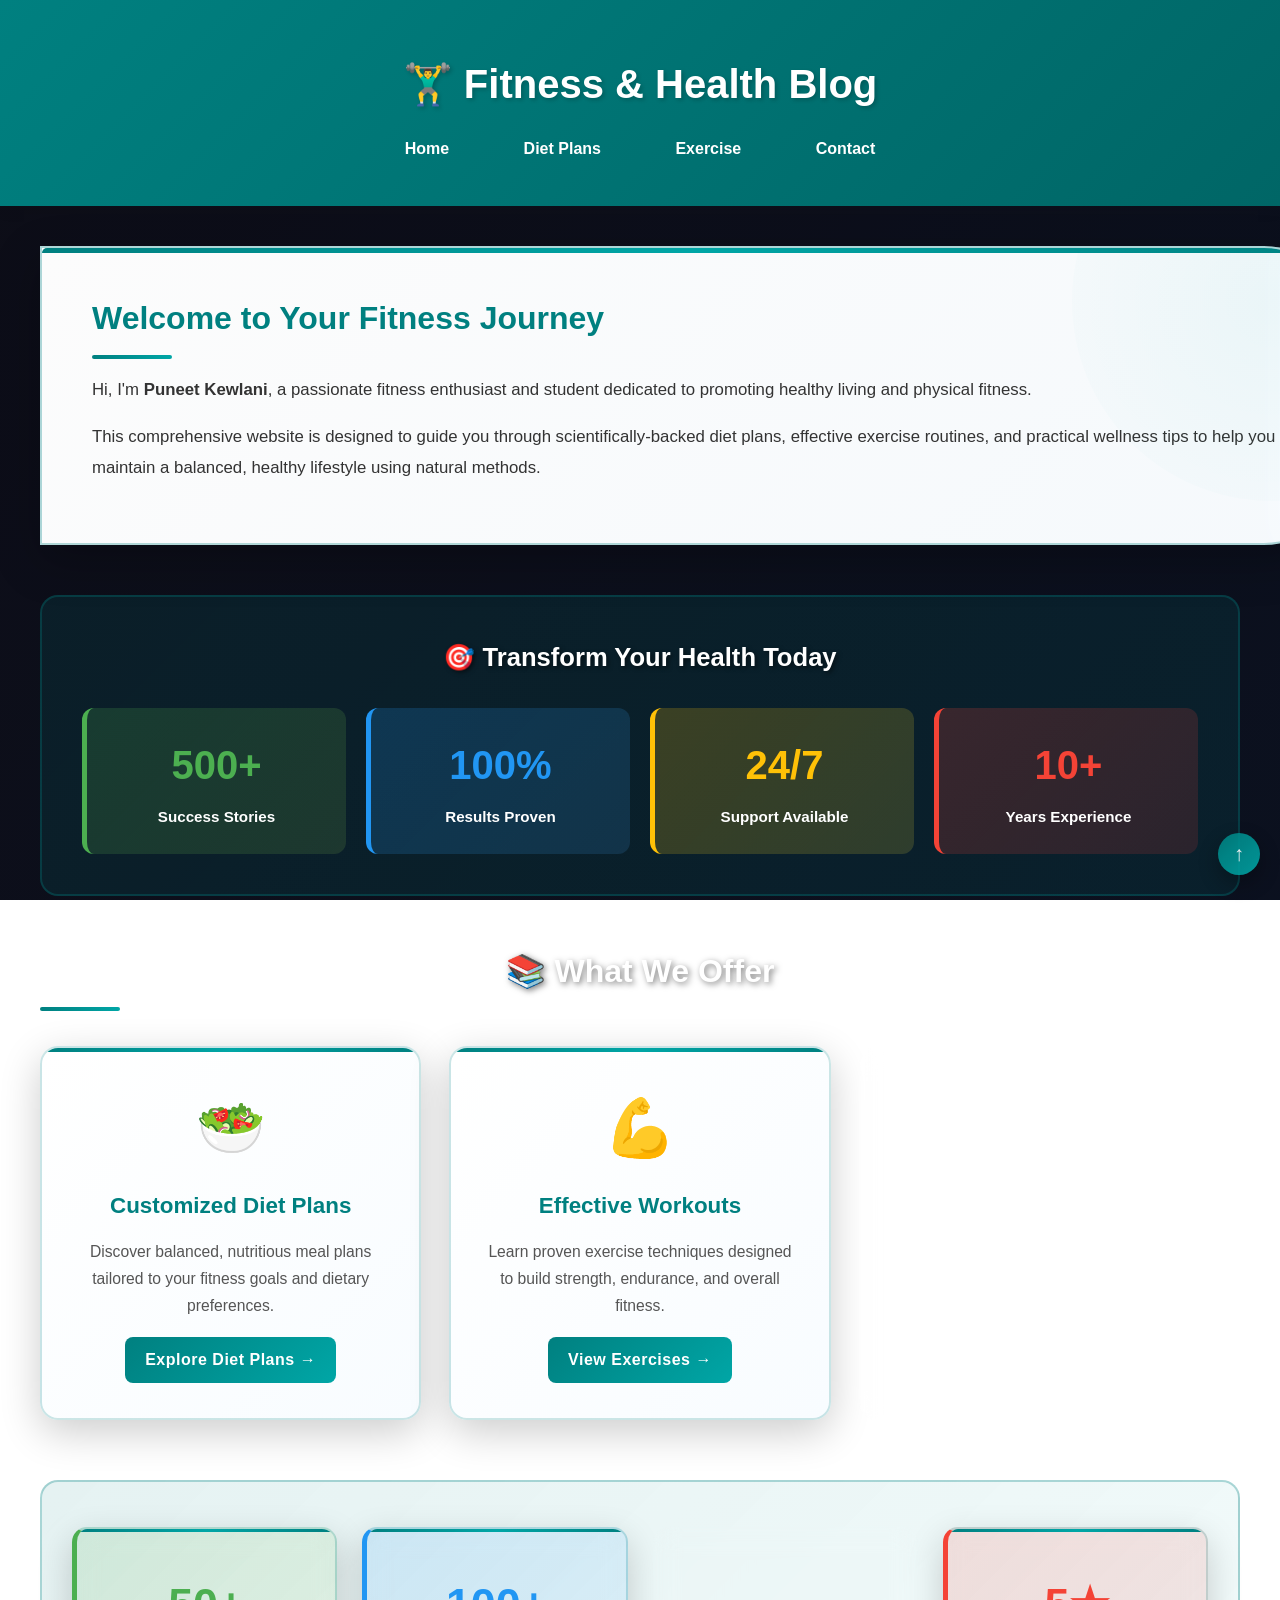
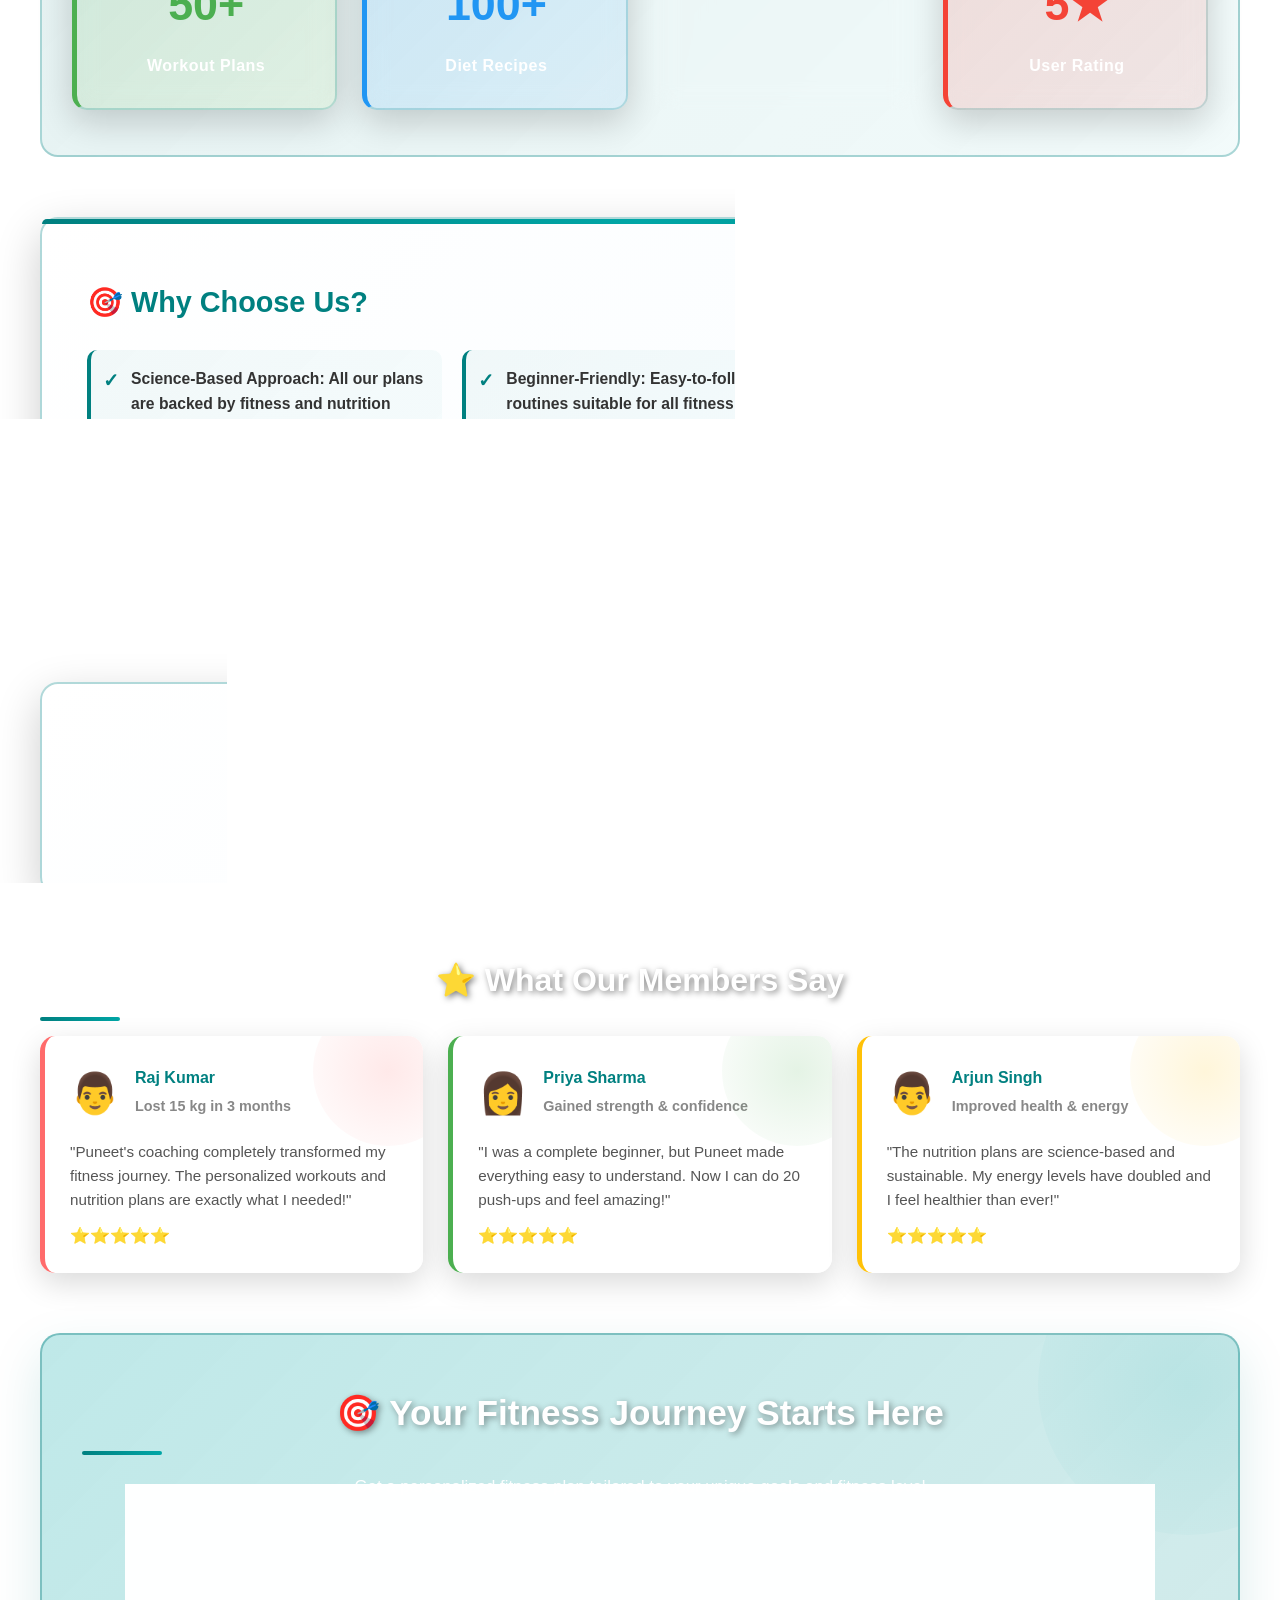
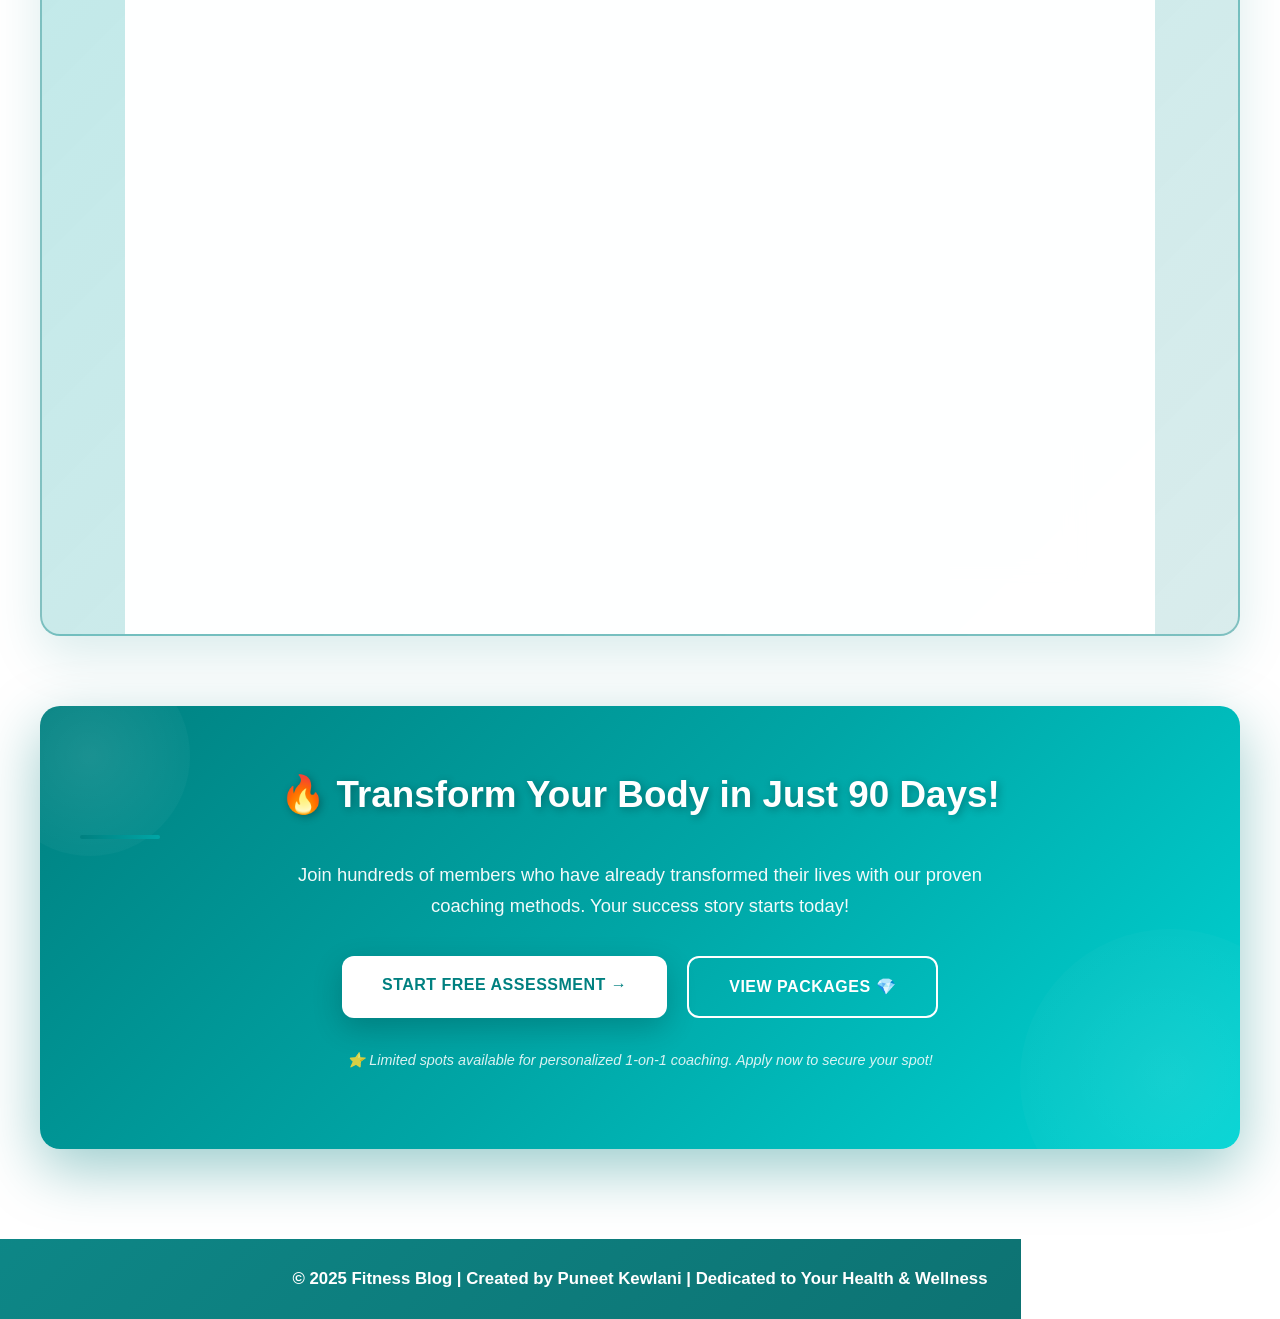
==== index.html @ c4cea881 "feat: Add comprehensive wellness assessment, games page, and enhanced BMI calculator with imperial u" ====
<!DOCTYPE html>
<html lang="en">
<head>
  <meta charset="UTF-8">
  <meta name="viewport" content="width=device-width, initial-scale=1.0">
  <meta name="description" content="Fitness & Health Blog - Your guide to diet plans, exercise routines, and wellness tips.">
  <title>Fitness & Health Blog</title>
  <style>
    body {
      font-family: 'Segoe UI', Arial, sans-serif;
      margin: 0;
      background: linear-gradient(rgba(0, 0, 0, 0.5), rgba(0, 0, 0, 0.5)), 
                  linear-gradient(135deg, #1a1a2e, #16213e);
      background-size: cover;
      background-attachment: fixed;
      background-position: center;
      line-height: 1.6;
      min-height: 100vh;
    }

    header {
      background: linear-gradient(135deg, #008080, #006666);
      color: white;
      padding: 25px;
      text-align: center;
      box-shadow: 0 2px 15px rgba(0,0,0,0.1);
    }

    nav {
      margin: 20px 0;
    }

    nav a {
      color: white;
      margin: 0 20px;
      text-decoration: none;
      font-weight: bold;
      padding: 8px 15px;
      border-radius: 20px;
      transition: all 0.3s ease;

        nav {
          display: flex;
          justify-content: center;
          gap: 15px;
          flex-wrap: wrap;
        }
    }

    nav a:hover {
      background: rgba(255,255,255,0.2);
      color: #ffcc00;
      transform: translateY(-2px);
    }

    section {
      padding: 40px 20px;
      max-width: 1200px;
      margin: 0 auto;
    }

    .welcome-text {
      width: 100%;
      max-width: none;
      margin: 0 auto 35px;
      padding: 45px 50px;
      background: linear-gradient(135deg, rgba(255, 255, 255, 0.99), rgba(248, 252, 255, 0.99));
      border-radius: 0 80px 80px 0;
      box-shadow: 0 15px 45px rgba(0,0,0,0.25);
      overflow: hidden;
      backdrop-filter: blur(15px);
      border: 2px solid rgba(0, 128, 128, 0.3);
      transition: all 0.3s ease;
      position: relative;
    }

    .welcome-text::before {
      content: '';
      position: absolute;
      top: 0;
      left: 0;
      right: 0;
      height: 5px;
      background: linear-gradient(90deg, #008080, #00a6a6, #008080);
      border-radius: 80px 80px 0 0;
    }

    .welcome-text::after {
      content: '';
      position: absolute;
      top: -50%;
      right: -10%;
      width: 400px;
      height: 400px;
      background: radial-gradient(circle, rgba(0, 166, 166, 0.1), transparent);
      border-radius: 50%;
      pointer-events: none;
      opacity: 0.5;
    }

    .welcome-text:hover {
      transform: translateY(-5px);
      box-shadow: 0 20px 55px rgba(0,128,128,0.3);
      border-color: rgba(0, 128, 128, 0.5);
    }

    h1 {
      font-size: 2.5em;
      margin-bottom: 20px;
      text-shadow: 2px 2px 4px rgba(0,0,0,0.2);
    }

    h2 {
      color: #008080;
      font-size: 2em;
      margin: 0 0 15px 0;
      font-weight: 800;
    }

    h2::after {
      content: '';
      display: block;
      width: 80px;
      height: 4px;
      background: linear-gradient(90deg, #008080, #00a6a6);
      border-radius: 2px;
      margin-top: 10px;
    }

    p {
      color: #333;
      font-size: 1.05em;
      margin-bottom: 15px;
      line-height: 1.8;
      font-weight: 500;
    }

    .featured-image {
      display: none;
    }

    /* Features Section */
    .features-section {
      margin: 50px 0;
    }

    .features-title {
      text-align: center;
      color: white;
      font-size: 2rem;
      margin-bottom: 40px;
      display: inline-block;
      padding: 16px 40px;
      background: linear-gradient(135deg, rgba(0,128,128,0.5), rgba(0,102,102,0.4));
      border-radius: 15px;
      backdrop-filter: blur(12px);
      border: 2px solid rgba(255,255,255,0.3);
      width: 100%;
      box-sizing: border-box;
      text-shadow: 2px 2px 8px rgba(0,0,0,0.6);
      font-weight: 800;
      letter-spacing: 1.2px;
      box-shadow: 0 10px 30px rgba(0,0,0,0.2);
    }

    .features-grid {
      display: grid;
      grid-template-columns: repeat(auto-fit, minmax(280px, 1fr));
      gap: 28px;
      margin-top: 35px;
    }

    .feature-card {
      background: linear-gradient(135deg, rgba(255, 255, 255, 0.99), rgba(248, 252, 255, 0.99));
      padding: 35px;
      border-radius: 18px;
      box-shadow: 0 12px 40px rgba(0,0,0,0.2);
      text-align: center;
      transition: all 0.3s ease;
      backdrop-filter: blur(12px);
      border: 2px solid rgba(0, 128, 128, 0.2);
      position: relative;
      overflow: hidden;
    }

    .feature-card::before {
      content: '';
      position: absolute;
      top: 0;
      left: 0;
      right: 0;
      height: 4px;
      background: linear-gradient(90deg, #008080, #00a6a6, #008080);
    }

    .feature-card:hover {
      transform: translateY(-12px);
      box-shadow: 0 20px 60px rgba(0,128,128,0.3);
      border-color: rgba(0, 128, 128, 0.5);
    }

    .feature-icon {
      font-size: 3.5rem;
      margin-bottom: 15px;
      transition: transform 0.3s ease;
    }

    .feature-card:hover .feature-icon {
      transform: scale(1.15);
    }

    .feature-card h3 {
      color: #008080;
      font-size: 1.4rem;
      margin: 15px 0;
      font-weight: 800;
    }

    .feature-card p {
      color: #555;
      font-size: 0.98rem;
      margin-bottom: 18px;
      font-weight: 500;
      line-height: 1.7;
    }

    .feature-link {
      color: white;
      text-decoration: none;
      font-weight: 700;
      transition: all 0.3s ease;
      display: inline-block;
      background: linear-gradient(135deg, #008080, #00a6a6);
      padding: 10px 20px;
      border-radius: 8px;
      letter-spacing: 0.5px;
    }

    .feature-link:hover {
      background: linear-gradient(135deg, #006666, #008080);
      transform: translateX(5px);
      box-shadow: 0 5px 15px rgba(0,128,128,0.3);
    }

    /* Why Choose Us Section */
    .why-section {
      background: linear-gradient(135deg, rgba(255, 255, 255, 0.99), rgba(248, 252, 255, 0.99));
      padding: 45px;
      border-radius: 18px;
      box-shadow: 0 15px 45px rgba(0,0,0,0.2);
      margin: 50px 0;
      backdrop-filter: blur(12px);
      border: 2px solid rgba(0, 128, 128, 0.3);
      transition: all 0.3s ease;
      position: relative;
    }

    .why-section::before {
      content: '';
      position: absolute;
      top: 0;
      left: 0;
      width: 100%;
      height: 5px;
      background: linear-gradient(90deg, #008080, #00a6a6, #008080);
      border-radius: 18px 18px 0 0;
    }

    .why-section:hover {
      transform: translateY(-5px);
      box-shadow: 0 20px 55px rgba(0,128,128,0.25);
      border-color: rgba(0, 128, 128, 0.5);
    }

    .why-section h3 {
      color: #008080;
      font-size: 1.8rem;
      margin-top: 15px;
      margin-bottom: 25px;
      font-weight: 800;
    }

    .why-list {
      list-style: none;
      padding: 0;
      margin: 0;
      display: grid;
      grid-template-columns: repeat(auto-fit, minmax(280px, 1fr));
      gap: 20px;
    }

    .why-list li {
      padding: 16px 18px;
      padding-left: 40px;
      position: relative;
      color: #333;
      font-size: 0.98rem;
      font-weight: 600;
      background: linear-gradient(135deg, rgba(0,128,128,0.05), rgba(0,166,166,0.03));
      border-radius: 10px;
      border-left: 4px solid #008080;
      transition: all 0.3s ease;
    }

    .why-list li:hover {
      background: linear-gradient(135deg, rgba(0,128,128,0.1), rgba(0,166,166,0.08));
      border-left-color: #00a6a6;
      transform: translateX(5px);
    }

    .why-list li::before {
      content: '✓';
      position: absolute;
      left: 12px;
      color: #008080;
      font-weight: bold;
      font-size: 1.2rem;
    }

    /* CTA Button */
    .cta-section {
      text-align: center;
      margin: 50px 0;
      padding: 35px;
      background: linear-gradient(135deg, rgba(255, 255, 255, 0.98), rgba(248, 252, 255, 0.98));
      border-radius: 18px;
      box-shadow: 0 15px 45px rgba(0,0,0,0.2);
      backdrop-filter: blur(12px);
      border: 2px solid rgba(0, 128, 128, 0.3);
      transition: all 0.3s ease;
    }

    .cta-section:hover {
      transform: translateY(-5px);
      box-shadow: 0 20px 55px rgba(0,128,128,0.25);
    }

    .cta-button {
      background: linear-gradient(135deg, #008080, #00a6a6);
      color: white;
      padding: 18px 50px;
      border: none;
      border-radius: 10px;
      font-size: 1.15rem;
      font-weight: 800;
      text-transform: uppercase;
      letter-spacing: 1.3px;
      cursor: pointer;
      box-shadow: 0 10px 30px rgba(0,128,128,0.35);
      transition: all 0.3s ease;
      text-decoration: none;
      display: inline-block;
      position: relative;
      overflow: hidden;
    }

    .cta-button::before {
      content: '';
      position: absolute;
      top: 0;
      left: -100%;
      width: 100%;
      height: 100%;
      background: linear-gradient(90deg, transparent, rgba(255,255,255,0.3), transparent);
      transition: left 0.5s ease;
    }

    .cta-button:hover {
      background: linear-gradient(135deg, #006666, #008080);
      transform: translateY(-4px);
      box-shadow: 0 15px 45px rgba(0,128,128,0.45);
    }

    .cta-button:hover::before {
      left: 100%;
    }

    /* Stats Section */
    .stats-section {
      display: grid;
      grid-template-columns: repeat(auto-fit, minmax(220px, 1fr));
      gap: 25px;
      margin: 50px 0;
    }

    .stat-card {
      background: linear-gradient(135deg, rgba(255, 255, 255, 0.99), rgba(248, 252, 255, 0.99));
      padding: 30px;
      border-radius: 15px;
      text-align: center;
      box-shadow: 0 12px 35px rgba(0,0,0,0.18);
      backdrop-filter: blur(12px);
      border: 2px solid rgba(0, 128, 128, 0.2);
      transition: all 0.3s ease;
      position: relative;
      overflow: hidden;
    }

    .stat-card::after {
      content: '';
      position: absolute;
      top: 0;
      left: 0;
      right: 0;
      height: 3px;
      background: linear-gradient(90deg, #008080, #00a6a6, #008080);
    }

    .stat-card:hover {
      transform: translateY(-10px) scale(1.04);
      box-shadow: 0 18px 50px rgba(0,128,128,0.25);
      border-color: rgba(0, 128, 128, 0.5);
    }

    .stat-number {
      font-size: 2.8rem;
      color: #008080;
      font-weight: 900;
      margin-top: 10px;
    }

    .stat-label {
      color: #555;
      font-size: 1rem;
      margin-top: 12px;
      font-weight: 700;
      letter-spacing: 0.5px;
    }

    footer {
      text-align: center;
      background: linear-gradient(135deg, rgba(0,128,128,0.95), rgba(0,102,102,0.95));
      color: #ffffff;
      padding: 25px;
      margin-top: 50px;
      backdrop-filter: blur(10px);
    }

    footer p {
      color: #ffffff;
      margin: 0;
      font-weight: 600;
    }
    /* Back to top button */
.scroll-top {
  position: fixed;
  right: 20px;
  bottom: 25px;
  background: linear-gradient(135deg, #008080, #00a6a6);
  color: #fff;
  text-decoration: none;
  width: 42px;
  height: 42px;
  border-radius: 50%;
  display: flex;
  align-items: center;
  justify-content: center;
  font-size: 1.3rem;
  box-shadow: 0 8px 22px rgba(0,0,0,0.35);
  transition: transform 0.25s ease, box-shadow 0.25s ease, opacity 0.25s ease;
  opacity: 0.9;
  z-index: 999;
}

.scroll-top:hover {
  transform: translateY(-3px);
  box-shadow: 0 12px 30px rgba(0,0,0,0.45);
  opacity: 1;
}


    @media (max-width: 768px) {
      section {
        padding: 20px;
      }
      
      nav a {
        display: inline-block;
        margin: 5px 10px;
      }

      .welcome-text {
        border-radius: 0 40px 40px 0;
        padding: 25px;
      }

      .features-grid {
        grid-template-columns: 1fr;
      }

      h1 {
        font-size: 1.8rem;
      }

      .why-list {
        grid-template-columns: 1fr;
      }

      .cta-section {
        padding: 25px;
      }
    }
  </style>
</head>
<body>

  <header id="top">

    <h1>🏋️‍♂️ Fitness & Health Blog</h1>
    <nav>
      <a href="index.html">Home</a>
      <a href="diet.html">Diet Plans</a>
      <a href="exercise.html">Exercise</a>
      <a href="contact.html">Contact</a>
    </nav>
  </header>

  <section>
    <div class="welcome-text">
      <h2>Welcome to Your Fitness Journey</h2>
      <p>Hi, I'm <strong>Puneet Kewlani</strong>, a passionate fitness enthusiast and student dedicated to promoting healthy living and physical fitness.</p>
      <p>This comprehensive website is designed to guide you through scientifically-backed diet plans, effective exercise routines, and practical wellness tips to help you maintain a balanced, healthy lifestyle using natural methods.</p>
    </div>

    <!-- Hero Section with Statistics -->
    <div style="background: linear-gradient(135deg, rgba(0, 128, 128, 0.15), rgba(0, 166, 166, 0.1)); padding: 40px; border-radius: 18px; border: 2px solid rgba(0, 128, 128, 0.3); margin: 50px 0; text-align: center;">
      <h3 style="color: white; font-size: 1.6rem; margin-top: 0; text-shadow: 2px 2px 4px rgba(0,0,0,0.5); margin-bottom: 30px;">🎯 Transform Your Health Today</h3>
      <div style="display: grid; grid-template-columns: repeat(auto-fit, minmax(150px, 1fr)); gap: 20px;">
        <div style="background: linear-gradient(135deg, rgba(76, 175, 80, 0.2), rgba(139, 195, 74, 0.15)); padding: 25px; border-radius: 12px; border-left: 5px solid #4caf50;">
          <div style="font-size: 2.5rem; font-weight: 900; color: #4caf50;">500+</div>
          <div style="color: white; font-weight: 600; font-size: 0.95rem; margin-top: 8px;">Success Stories</div>
        </div>
        <div style="background: linear-gradient(135deg, rgba(33, 150, 243, 0.2), rgba(66, 165, 245, 0.15)); padding: 25px; border-radius: 12px; border-left: 5px solid #2196f3;">
          <div style="font-size: 2.5rem; font-weight: 900; color: #2196f3;">100%</div>
          <div style="color: white; font-weight: 600; font-size: 0.95rem; margin-top: 8px;">Results Proven</div>
        </div>
        <div style="background: linear-gradient(135deg, rgba(255, 193, 7, 0.2), rgba(255, 235, 59, 0.15)); padding: 25px; border-radius: 12px; border-left: 5px solid #ffc107;">
          <div style="font-size: 2.5rem; font-weight: 900; color: #ffc107;">24/7</div>
          <div style="color: white; font-weight: 600; font-size: 0.95rem; margin-top: 8px;">Support Available</div>
        </div>
        <div style="background: linear-gradient(135deg, rgba(244, 67, 54, 0.2), rgba(229, 57, 53, 0.15)); padding: 25px; border-radius: 12px; border-left: 5px solid #f44336;">
          <div style="font-size: 2.5rem; font-weight: 900; color: #f44336;">10+</div>
          <div style="color: white; font-weight: 600; font-size: 0.95rem; margin-top: 8px;">Years Experience</div>
        </div>
      </div>
    </div>

    <!-- Features Section -->
    <div class="features-section">
      <h2 style="text-align: center; width: 100%; color: white; text-shadow: 2px 2px 6px rgba(0,0,0,0.5);">📚 What We Offer</h2>
      <div class="features-grid">
        <div class="feature-card" style="position: relative; overflow: hidden;">
          <div style="position: absolute; top: -50%; right: -50%; width: 200px; height: 200px; background: radial-gradient(circle, rgba(76, 175, 80, 0.2), transparent); border-radius: 50%; pointer-events: none;"></div>
          <div class="feature-icon">🥗</div>
          <h3>Customized Diet Plans</h3>
          <p>Discover balanced, nutritious meal plans tailored to your fitness goals and dietary preferences.</p>
          <a href="diet.html" class="feature-link">Explore Diet Plans →</a>
        </div>

        <div class="feature-card" style="position: relative; overflow: hidden;">
          <div style="position: absolute; top: -50%; right: -50%; width: 200px; height: 200px; background: radial-gradient(circle, rgba(255, 107, 107, 0.2), transparent); border-radius: 50%; pointer-events: none;"></div>
          <div class="feature-icon">💪</div>
          <h3>Effective Workouts</h3>
          <p>Learn proven exercise techniques designed to build strength, endurance, and overall fitness.</p>
          <a href="exercise.html" class="feature-link">View Exercises →</a>
        </div>

        <div class="feature-card" style="position: relative; overflow: hidden;">
          <div style="position: absolute; top: -50%; right: -50%; width: 200px; height: 200px; background: radial-gradient(circle, rgba(63, 81, 181, 0.2), transparent); border-radius: 50%; pointer-events: none;"></div>
          <div class="feature-icon">🧠</div>
          <h3>Wellness Tips</h3>
          <p>Get expert advice on nutrition, fitness, mental health, and sustainable lifestyle changes.</p>
          <a href="contact.html" class="feature-link">Get Guidance →</a>
        </div>
      </div>
    </div>

    <!-- Stats Section -->
    <div class="stats-section" style="margin: 60px 0; background: linear-gradient(135deg, rgba(0, 128, 128, 0.1), rgba(0, 166, 166, 0.05)); padding: 45px 30px; border-radius: 18px; border: 2px solid rgba(0, 128, 128, 0.3);">
      <div class="stat-card" style="background: linear-gradient(135deg, rgba(76, 175, 80, 0.15), rgba(139, 195, 74, 0.1)); padding: 30px; border-radius: 15px; border-left: 5px solid #4caf50; transition: all 0.3s ease;" onmouseover="this.style.transform='translateY(-8px)'; this.style.boxShadow='0 15px 40px rgba(76, 175, 80, 0.25)'" onmouseout="this.style.transform='translateY(0)'; this.style.boxShadow='none'">
        <div class="stat-number" style="color: #4caf50;">50+</div>
        <div class="stat-label" style="color: white;">Workout Plans</div>
      </div>
      <div class="stat-card" style="background: linear-gradient(135deg, rgba(33, 150, 243, 0.15), rgba(66, 165, 245, 0.1)); padding: 30px; border-radius: 15px; border-left: 5px solid #2196f3; transition: all 0.3s ease;" onmouseover="this.style.transform='translateY(-8px)'; this.style.boxShadow='0 15px 40px rgba(33, 150, 243, 0.25)'" onmouseout="this.style.transform='translateY(0)'; this.style.boxShadow='none'">
        <div class="stat-number" style="color: #2196f3;">100+</div>
        <div class="stat-label" style="color: white;">Diet Recipes</div>
      </div>
      <div class="stat-card" style="background: linear-gradient(135deg, rgba(255, 193, 7, 0.15), rgba(255, 235, 59, 0.1)); padding: 30px; border-radius: 15px; border-left: 5px solid #ffc107; transition: all 0.3s ease;" onmouseover="this.style.transform='translateY(-8px)'; this.style.boxShadow='0 15px 40px rgba(255, 193, 7, 0.25)'" onmouseout="this.style.transform='translateY(0)'; this.style.boxShadow='none'">
        <div class="stat-number" style="color: #ffc107;">1000+</div>
        <div class="stat-label" style="color: white;">Active Members</div>
      </div>
      <div class="stat-card" style="background: linear-gradient(135deg, rgba(244, 67, 54, 0.15), rgba(229, 57, 53, 0.1)); padding: 30px; border-radius: 15px; border-left: 5px solid #f44336; transition: all 0.3s ease;" onmouseover="this.style.transform='translateY(-8px)'; this.style.boxShadow='0 15px 40px rgba(244, 67, 54, 0.25)'" onmouseout="this.style.transform='translateY(0)'; this.style.boxShadow='none'">
        <div class="stat-number" style="color: #f44336;">5★</div>
        <div class="stat-label" style="color: white;">User Rating</div>
      </div>
    </div>

    <!-- Why Choose Us Section -->
    <div class="why-section">
      <h3>🎯 Why Choose Us?</h3>
      <ul class="why-list">
        <li><strong>Science-Based Approach:</strong> All our plans are backed by fitness and nutrition science</li>
        <li><strong>Beginner-Friendly:</strong> Easy-to-follow routines suitable for all fitness levels</li>
        <li><strong>Natural Methods:</strong> Focus on healthy, sustainable lifestyle changes without shortcuts</li>
        <li><strong>Personalized Guidance:</strong> Get professional coaching and customized programs</li>
        <li><strong>Community Support:</strong> Join thousands of members on their fitness journey</li>
        <li><strong>Holistic Wellness:</strong> Address physical fitness, nutrition, and mental well-being</li>
      </ul>
    </div>

    <!-- CTA Section -->
    <div class="cta-section">
      <p style="color: white; font-size: 1.15rem; font-weight: 600; text-shadow: 2px 2px 4px rgba(0,0,0,0.5);">Ready to Transform Your Life?</p>
      <a href="contact.html" class="cta-button">Start Your Journey Today 🚀</a>
    </div>

    <!-- Testimonials Section -->
    <h2 style="text-align: center; width: 100%; color: white; text-shadow: 2px 2px 6px rgba(0,0,0,0.5); margin-top: 60px;">⭐ What Our Members Say</h2>
    <div style="display: grid; grid-template-columns: repeat(auto-fit, minmax(300px, 1fr)); gap: 25px; margin-bottom: 50px;">
      
      <div style="background: rgba(255, 255, 255, 0.95); padding: 25px; border-radius: 15px; box-shadow: 0 10px 30px rgba(0,0,0,0.15); border-left: 5px solid #ff6b6b; transition: all 0.3s ease; position: relative; overflow: hidden;" onmouseover="this.style.transform='translateY(-8px)'; this.style.boxShadow='0 20px 45px rgba(255, 107, 107, 0.3)'" onmouseout="this.style.transform='translateY(0)'; this.style.boxShadow='0 10px 30px rgba(0,0,0,0.15)'">
        <div style="position: absolute; top: -40px; right: -40px; width: 150px; height: 150px; background: radial-gradient(circle, rgba(255, 107, 107, 0.15), transparent); border-radius: 50%; pointer-events: none;"></div>
        <div style="display: flex; align-items: center; margin-bottom: 15px;">
          <div style="font-size: 2.5rem; margin-right: 15px;">👨</div>
          <div>
            <h5 style="margin: 0; color: #008080; font-size: 1rem;">Raj Kumar</h5>
            <p style="margin: 3px 0 0; color: #888; font-size: 0.9rem; font-weight: 600;">Lost 15 kg in 3 months</p>
          </div>
        </div>
        <p style="margin: 0; color: #555; font-size: 0.95rem; line-height: 1.6;">"Puneet's coaching completely transformed my fitness journey. The personalized workouts and nutrition plans are exactly what I needed!"</p>
        <div style="color: #ffc107; font-size: 1rem; margin-top: 10px; font-weight: bold;">⭐⭐⭐⭐⭐</div>
      </div>

      <div style="background: rgba(255, 255, 255, 0.95); padding: 25px; border-radius: 15px; box-shadow: 0 10px 30px rgba(0,0,0,0.15); border-left: 5px solid #4caf50; transition: all 0.3s ease; position: relative; overflow: hidden;" onmouseover="this.style.transform='translateY(-8px)'; this.style.boxShadow='0 20px 45px rgba(76, 175, 80, 0.3)'" onmouseout="this.style.transform='translateY(0)'; this.style.boxShadow='0 10px 30px rgba(0,0,0,0.15)'">
        <div style="position: absolute; top: -40px; right: -40px; width: 150px; height: 150px; background: radial-gradient(circle, rgba(76, 175, 80, 0.15), transparent); border-radius: 50%; pointer-events: none;"></div>
        <div style="display: flex; align-items: center; margin-bottom: 15px;">
          <div style="font-size: 2.5rem; margin-right: 15px;">👩</div>
          <div>
            <h5 style="margin: 0; color: #008080; font-size: 1rem;">Priya Sharma</h5>
            <p style="margin: 3px 0 0; color: #888; font-size: 0.9rem; font-weight: 600;">Gained strength & confidence</p>
          </div>
        </div>
        <p style="margin: 0; color: #555; font-size: 0.95rem; line-height: 1.6;">"I was a complete beginner, but Puneet made everything easy to understand. Now I can do 20 push-ups and feel amazing!"</p>
        <div style="color: #ffc107; font-size: 1rem; margin-top: 10px; font-weight: bold;">⭐⭐⭐⭐⭐</div>
      </div>

      <div style="background: rgba(255, 255, 255, 0.95); padding: 25px; border-radius: 15px; box-shadow: 0 10px 30px rgba(0,0,0,0.15); border-left: 5px solid #ffc107; transition: all 0.3s ease; position: relative; overflow: hidden;" onmouseover="this.style.transform='translateY(-8px)'; this.style.boxShadow='0 20px 45px rgba(255, 193, 7, 0.3)'" onmouseout="this.style.transform='translateY(0)'; this.style.boxShadow='0 10px 30px rgba(0,0,0,0.15)'">
        <div style="position: absolute; top: -40px; right: -40px; width: 150px; height: 150px; background: radial-gradient(circle, rgba(255, 193, 7, 0.15), transparent); border-radius: 50%; pointer-events: none;"></div>
        <div style="display: flex; align-items: center; margin-bottom: 15px;">
          <div style="font-size: 2.5rem; margin-right: 15px;">👨</div>
          <div>
            <h5 style="margin: 0; color: #008080; font-size: 1rem;">Arjun Singh</h5>
            <p style="margin: 3px 0 0; color: #888; font-size: 0.9rem; font-weight: 600;">Improved health & energy</p>
          </div>
        </div>
        <p style="margin: 0; color: #555; font-size: 0.95rem; line-height: 1.6;">"The nutrition plans are science-based and sustainable. My energy levels have doubled and I feel healthier than ever!"</p>
        <div style="color: #ffc107; font-size: 1rem; margin-top: 10px; font-weight: bold;">⭐⭐⭐⭐⭐</div>
      </div>

    </div>

    <!-- Quick Fitness Assessment Form -->
    <div style="background: linear-gradient(135deg, rgba(0, 166, 166, 0.25), rgba(0, 128, 128, 0.15)); padding: 50px 40px; border-radius: 20px; border: 2px solid rgba(0, 128, 128, 0.4); margin-top: 60px; box-shadow: 0 20px 50px rgba(0, 128, 128, 0.15); position: relative; overflow: hidden;">
      
      <div style="position: absolute; top: -100px; right: -100px; width: 300px; height: 300px; background: radial-gradient(circle, rgba(0, 166, 166, 0.1), transparent); border-radius: 50%; pointer-events: none;"></div>
      
      <h2 style="text-align: center; color: white; text-shadow: 2px 2px 6px rgba(0,0,0,0.4); margin-top: 0; margin-bottom: 15px; font-size: 2.2rem;">🎯 Your Fitness Journey Starts Here</h2>
      <p style="text-align: center; color: rgba(255,255,255,0.95); font-size: 1.05rem; margin-bottom: 35px; font-weight: 500; max-width: 600px; margin-left: auto; margin-right: auto;">Get a personalized fitness plan tailored to your unique goals and fitness level</p>
      
      <div style="max-width: 800px; margin: 0 auto; background: rgba(255, 255, 255, 0.98); padding: 45px; border-radius: 18px; box-shadow: 0 15px 45px rgba(0,0,0,0.2); border: 2px solid rgba(0, 128, 128, 0.3); backdrop-filter: blur(10px);">

        <form style="display: grid; grid-template-columns: repeat(auto-fit, minmax(240px, 1fr)); gap: 22px;">
          
          <div style="display: flex; flex-direction: column;">
            <label style="color: #008080; font-weight: 700; margin-bottom: 10px; font-size: 0.95rem; display: flex; align-items: center;">📝 Full Name</label>
            <input type="text" placeholder="Your full name" required style="padding: 14px 16px; border: 2px solid #e0e0e0; border-radius: 10px; font-size: 0.95rem; transition: all 0.3s ease; background: rgba(255,255,255,0.9);" onfocus="this.style.borderColor='#008080'; this.style.boxShadow='0 0 12px rgba(0,128,128,0.35)'; this.style.background='white'" onblur="this.style.borderColor='#e0e0e0'; this.style.boxShadow='none'; this.style.background='rgba(255,255,255,0.9)'">
          </div>

          <div style="display: flex; flex-direction: column;">
            <label style="color: #008080; font-weight: 700; margin-bottom: 10px; font-size: 0.95rem;">⚖️ Weight (kg)</label>
            <input type="number" placeholder="e.g., 70" min="30" max="200" step="0.1" required style="padding: 14px 16px; border: 2px solid #e0e0e0; border-radius: 10px; font-size: 0.95rem; transition: all 0.3s ease; background: rgba(255,255,255,0.9);" onfocus="this.style.borderColor='#008080'; this.style.boxShadow='0 0 12px rgba(0,128,128,0.35)'; this.style.background='white'" onblur="this.style.borderColor='#e0e0e0'; this.style.boxShadow='none'; this.style.background='rgba(255,255,255,0.9)'">
          </div>

          <div style="display: flex; flex-direction: column;">
            <label style="color: #008080; font-weight: 700; margin-bottom: 10px; font-size: 0.95rem;">📏 Height (cm)</label>
            <input type="number" placeholder="e.g., 175" min="100" max="250" required style="padding: 14px 16px; border: 2px solid #e0e0e0; border-radius: 10px; font-size: 0.95rem; transition: all 0.3s ease; background: rgba(255,255,255,0.9);" onfocus="this.style.borderColor='#008080'; this.style.boxShadow='0 0 12px rgba(0,128,128,0.35)'; this.style.background='white'" onblur="this.style.borderColor='#e0e0e0'; this.style.boxShadow='none'; this.style.background='rgba(255,255,255,0.9)'">
          </div>

          <div style="display: flex; flex-direction: column;">
            <label style="color: #008080; font-weight: 700; margin-bottom: 10px; font-size: 0.95rem;">🎯 Fitness Goal</label>
            <select required style="padding: 14px 16px; border: 2px solid #e0e0e0; border-radius: 10px; font-size: 0.95rem; font-family: 'Segoe UI', Arial, sans-serif; transition: all 0.3s ease; background: rgba(255,255,255,0.9); cursor: pointer;" onfocus="this.style.borderColor='#008080'; this.style.boxShadow='0 0 12px rgba(0,128,128,0.35)'; this.style.background='white'" onblur="this.style.borderColor='#e0e0e0'; this.style.boxShadow='none'; this.style.background='rgba(255,255,255,0.9)'">
              <option value="">Select your goal</option>
              <option value="weight-loss">💪 Weight Loss</option>
              <option value="muscle-gain">🏋️ Muscle Gain</option>
              <option value="strength">⚡ Build Strength</option>
              <option value="flexibility">🧘 Flexibility</option>
              <option value="endurance">🏃 Endurance</option>
              <option value="general">✨ General Fitness</option>
            </select>
          </div>

          <div style="display: flex; flex-direction: column;">
            <label style="color: #008080; font-weight: 700; margin-bottom: 10px; font-size: 0.95rem;">💪 Fitness Level</label>
            <select required style="padding: 14px 16px; border: 2px solid #e0e0e0; border-radius: 10px; font-size: 0.95rem; font-family: 'Segoe UI', Arial, sans-serif; transition: all 0.3s ease; background: rgba(255,255,255,0.9); cursor: pointer;" onfocus="this.style.borderColor='#008080'; this.style.boxShadow='0 0 12px rgba(0,128,128,0.35)'; this.style.background='white'" onblur="this.style.borderColor='#e0e0e0'; this.style.boxShadow='none'; this.style.background='rgba(255,255,255,0.9)'">
              <option value="">Select level</option>
              <option value="beginner">🌱 Beginner</option>
              <option value="intermediate">📈 Intermediate</option>
              <option value="advanced">🏆 Advanced</option>
            </select>
          </div>

          <div style="display: flex; flex-direction: column;">
            <label style="color: #008080; font-weight: 700; margin-bottom: 10px; font-size: 0.95rem;">📧 Email Address</label>
            <input type="email" placeholder="your.email@example.com" required style="padding: 14px 16px; border: 2px solid #e0e0e0; border-radius: 10px; font-size: 0.95rem; transition: all 0.3s ease; background: rgba(255,255,255,0.9);" onfocus="this.style.borderColor='#008080'; this.style.boxShadow='0 0 12px rgba(0,128,128,0.35)'; this.style.background='white'" onblur="this.style.borderColor='#e0e0e0'; this.style.boxShadow='none'; this.style.background='rgba(255,255,255,0.9)'">
          </div>

          <div style="display: flex; flex-direction: column;">
            <label style="color: #008080; font-weight: 700; margin-bottom: 10px; font-size: 0.95rem;">🏋️ Preferred Workout Type</label>
            <select required style="padding: 14px 16px; border: 2px solid #e0e0e0; border-radius: 10px; font-size: 0.95rem; font-family: 'Segoe UI', Arial, sans-serif; transition: all 0.3s ease; background: rgba(255,255,255,0.9); cursor: pointer;" onfocus="this.style.borderColor='#008080'; this.style.boxShadow='0 0 12px rgba(0,128,128,0.35)'; this.style.background='white'" onblur="this.style.borderColor='#e0e0e0'; this.style.boxShadow='none'; this.style.background='rgba(255,255,255,0.9)'">
              <option value="">Select workout type</option>
              <option value="cardio">🏃 Cardio</option>
              <option value="strength">💪 Strength Training</option>
              <option value="yoga">🧘 Yoga/Flexibility</option>
              <option value="hiit">⚡ HIIT</option>
              <option value="mixed">🎯 Mixed Training</option>
            </select>
          </div>

          <div style="display: flex; flex-direction: column;">
            <label style="color: #008080; font-weight: 700; margin-bottom: 10px; font-size: 0.95rem;">📅 Available Days/Week</label>
            <select required style="padding: 14px 16px; border: 2px solid #e0e0e0; border-radius: 10px; font-size: 0.95rem; font-family: 'Segoe UI', Arial, sans-serif; transition: all 0.3s ease; background: rgba(255,255,255,0.9); cursor: pointer;" onfocus="this.style.borderColor='#008080'; this.style.boxShadow='0 0 12px rgba(0,128,128,0.35)'; this.style.background='white'" onblur="this.style.borderColor='#e0e0e0'; this.style.boxShadow='none'; this.style.background='rgba(255,255,255,0.9)'">
              <option value="">Select frequency</option>
              <option value="2-3">2-3 days</option>
              <option value="4-5">4-5 days</option>
              <option value="6-7">6-7 days</option>
            </select>
          </div>

          <div style="display: flex; flex-direction: column;">
            <label style="color: #008080; font-weight: 700; margin-bottom: 10px; font-size: 0.95rem;">🍽️ Diet Preference</label>
            <select required style="padding: 14px 16px; border: 2px solid #e0e0e0; border-radius: 10px; font-size: 0.95rem; font-family: 'Segoe UI', Arial, sans-serif; transition: all 0.3s ease; background: rgba(255,255,255,0.9); cursor: pointer;" onfocus="this.style.borderColor='#008080'; this.style.boxShadow='0 0 12px rgba(0,128,128,0.35)'; this.style.background='white'" onblur="this.style.borderColor='#e0e0e0'; this.style.boxShadow='none'; this.style.background='rgba(255,255,255,0.9)'">
              <option value="">Select diet preference</option>
              <option value="vegetarian">🥬 Vegetarian</option>
              <option value="non-vegetarian">🥩 Non-Vegetarian</option>
              <option value="vegan">🌱 Vegan</option>
              <option value="no-preference">😋 No Preference</option>
            </select>
          </div>

          <div style="display: flex; flex-direction: column;">
            <label style="color: #008080; font-weight: 700; margin-bottom: 10px; font-size: 0.95rem;">💬 Any Injuries/Concerns?</label>
            <input type="text" placeholder="e.g., Back pain, Knee issues (Optional)" style="padding: 14px 16px; border: 2px solid #e0e0e0; border-radius: 10px; font-size: 0.95rem; transition: all 0.3s ease; background: rgba(255,255,255,0.9);" onfocus="this.style.borderColor='#008080'; this.style.boxShadow='0 0 12px rgba(0,128,128,0.35)'; this.style.background='white'" onblur="this.style.borderColor='#e0e0e0'; this.style.boxShadow='none'; this.style.background='rgba(255,255,255,0.9)'">
          </div>

        </form>

        <div style="text-align: center; margin-top: 35px;">
          <button type="submit" id="assessmentBtn" style="padding: 16px 50px; background: linear-gradient(135deg, #00a6a6, #008080); color: white; border: none; border-radius: 12px; font-weight: 700; text-transform: uppercase; letter-spacing: 1.2px; font-size: 1rem; cursor: pointer; transition: all 0.3s ease; box-shadow: 0 10px 25px rgba(0,128,128,0.35); text-shadow: 1px 1px 2px rgba(0,0,0,0.1);" onmouseover="this.style.transform='translateY(-3px)'; this.style.boxShadow='0 15px 35px rgba(0,128,128,0.5)'" onmouseout="this.style.transform='translateY(0)'; this.style.boxShadow='0 10px 25px rgba(0,128,128,0.35)'">Get My Personalized Plan 🚀</button>
        </div>

        <p style="text-align: center; color: #666; font-size: 0.9rem; margin-top: 25px; line-height: 1.6;">✓ We'll analyze your profile and send personalized workout & nutrition recommendations to your inbox within 24 hours!</p>

      </div>
    </div>

    <!-- CTA Banner Section -->
    <div style="background: linear-gradient(135deg, #008080 0%, #00a6a6 50%, #00d4d4 100%); padding: 60px 40px; border-radius: 20px; margin-top: 70px; text-align: center; box-shadow: 0 20px 60px rgba(0, 128, 128, 0.4); position: relative; overflow: hidden;">
      
      <div style="position: absolute; top: -50px; left: -50px; width: 200px; height: 200px; background: radial-gradient(circle, rgba(255,255,255,0.1), transparent); border-radius: 50%; pointer-events: none;"></div>
      <div style="position: absolute; bottom: -80px; right: -80px; width: 300px; height: 300px; background: radial-gradient(circle, rgba(255,255,255,0.08), transparent); border-radius: 50%; pointer-events: none;"></div>
      
      <h2 style="color: white; font-size: 2.3rem; margin: 0 0 20px; text-shadow: 2px 2px 8px rgba(0,0,0,0.3); font-weight: 900; position: relative; z-index: 1;">🔥 Transform Your Body in Just 90 Days!</h2>
      <p style="color: rgba(255,255,255,0.95); font-size: 1.15rem; margin-bottom: 35px; max-width: 700px; margin-left: auto; margin-right: auto; line-height: 1.7; position: relative; z-index: 1; font-weight: 500;">Join hundreds of members who have already transformed their lives with our proven coaching methods. Your success story starts today!</p>
      
      <div style="display: flex; gap: 20px; justify-content: center; flex-wrap: wrap; position: relative; z-index: 1;">
        <a href="assessment.html" style="background: white; color: #008080; padding: 16px 40px; border-radius: 12px; text-decoration: none; font-weight: 700; font-size: 1rem; transition: all 0.3s ease; box-shadow: 0 10px 30px rgba(0,0,0,0.2); display: inline-block; text-transform: uppercase; letter-spacing: 0.5px;" onmouseover="this.style.transform='translateY(-4px)'; this.style.boxShadow='0 15px 40px rgba(0,0,0,0.3)'" onmouseout="this.style.transform='translateY(0)'; this.style.boxShadow='0 10px 30px rgba(0,0,0,0.2)'">Start Free Assessment →</a>
        <a href="contact.html" style="background: transparent; color: white; padding: 16px 40px; border: 2px solid white; border-radius: 12px; text-decoration: none; font-weight: 700; font-size: 1rem; transition: all 0.3s ease; display: inline-block; text-transform: uppercase; letter-spacing: 0.5px;" onmouseover="this.style.background='rgba(255,255,255,0.1)'; this.style.transform='translateY(-4px)'" onmouseout="this.style.background='transparent'; this.style.transform='translateY(0)'">View Packages 💎</a>
      </div>

      <p style="color: rgba(255,255,255,0.85); font-size: 0.9rem; margin-top: 30px; position: relative; z-index: 1; font-style: italic;">⭐ Limited spots available for personalized 1-on-1 coaching. Apply now to secure your spot!</p>
    </div>

  </section>

  <footer>
    <p>© 2025 Fitness Blog | Created by Puneet Kewlani | Dedicated to Your Health & Wellness</p>
  </footer>
  <a href="#top" class="scroll-top">↑</a>

  <script>
    // Backend API URL
    const API_URL = 'http://localhost:5000';

    // Fitness Assessment Form Handler
    document.addEventListener('DOMContentLoaded', function() {
      const assessmentForm = document.querySelector('form');
      if (assessmentForm) {
        assessmentForm.addEventListener('submit', async function(e) {
          e.preventDefault();

          // Get form values
          const name = assessmentForm.querySelector('input[type="text"]').value;
          const weight = parseFloat(assessmentForm.querySelectorAll('input[type="number"]')[0].value);
          const height = parseFloat(assessmentForm.querySelectorAll('input[type="number"]')[1].value);
          const selects = assessmentForm.querySelectorAll('select');
          const goal = selects[0].value;
          const fitness_level = selects[1].value;
          const workout_type = selects[2].value;
          const frequency = selects[3].value;
          const diet_preference = selects[4].value;
          const email = assessmentForm.querySelector('input[type="email"]').value;
          const injuries_concerns = assessmentForm.querySelectorAll('input[type="text"]')[1].value;

          // Validate required fields
          if (!name || !weight || !height || !goal || !fitness_level || !email || !workout_type || !frequency || !diet_preference) {
            alert('❌ Please fill all required fields!');
            return;
          }

          // Show loading state
          const btn = document.getElementById('assessmentBtn');
          const originalText = btn.textContent;
          btn.textContent = '⏳ Submitting...';
          btn.disabled = true;

          try {
            const response = await fetch(`${API_URL}/api/fitness-assessment`, {
              method: 'POST',
              headers: {
                'Content-Type': 'application/json',
              },
                email,
                  <nav>
                    <a href="index.html">🏠 Home</a>
                    <a href="assessment.html">📋 Assessment</a>
                    <a href="diet.html">🍎 Diet Plans</a>
                    <a href="exercise.html">💪 Exercise</a>
                    <a href="games.html">🎮 Games</a>
                    <a href="contact.html">📧 Contact</a>
                  </nav>
                workout_type,
                frequency,
                diet_preference,
                injuries_concerns
              })
            });

            const data = await response.json();

            if (data.status === 'success') {
              alert('✅ ' + data.message + '\n\n📧 Check your email for:\n• Personalized workout plan\n• Nutrition recommendations\n• Progress tracking tips\n\nSubmission ID: #' + data.id);
              assessmentForm.reset();
              btn.textContent = 'Get My Personalized Plan 🚀';
              btn.disabled = false;
            } else {
              alert('❌ Error: ' + data.message);
              btn.textContent = originalText;
              btn.disabled = false;
            }
          } catch (error) {
            alert('❌ Connection error. Make sure the backend server is running on port 5000.\n\nTo start the server, open terminal in the backend folder and run: python app.py');
            btn.textContent = originalText;
            btn.disabled = false;
            console.error('Error:', error);
          }
        });
      }
    });
  </script>


</body>
</html>
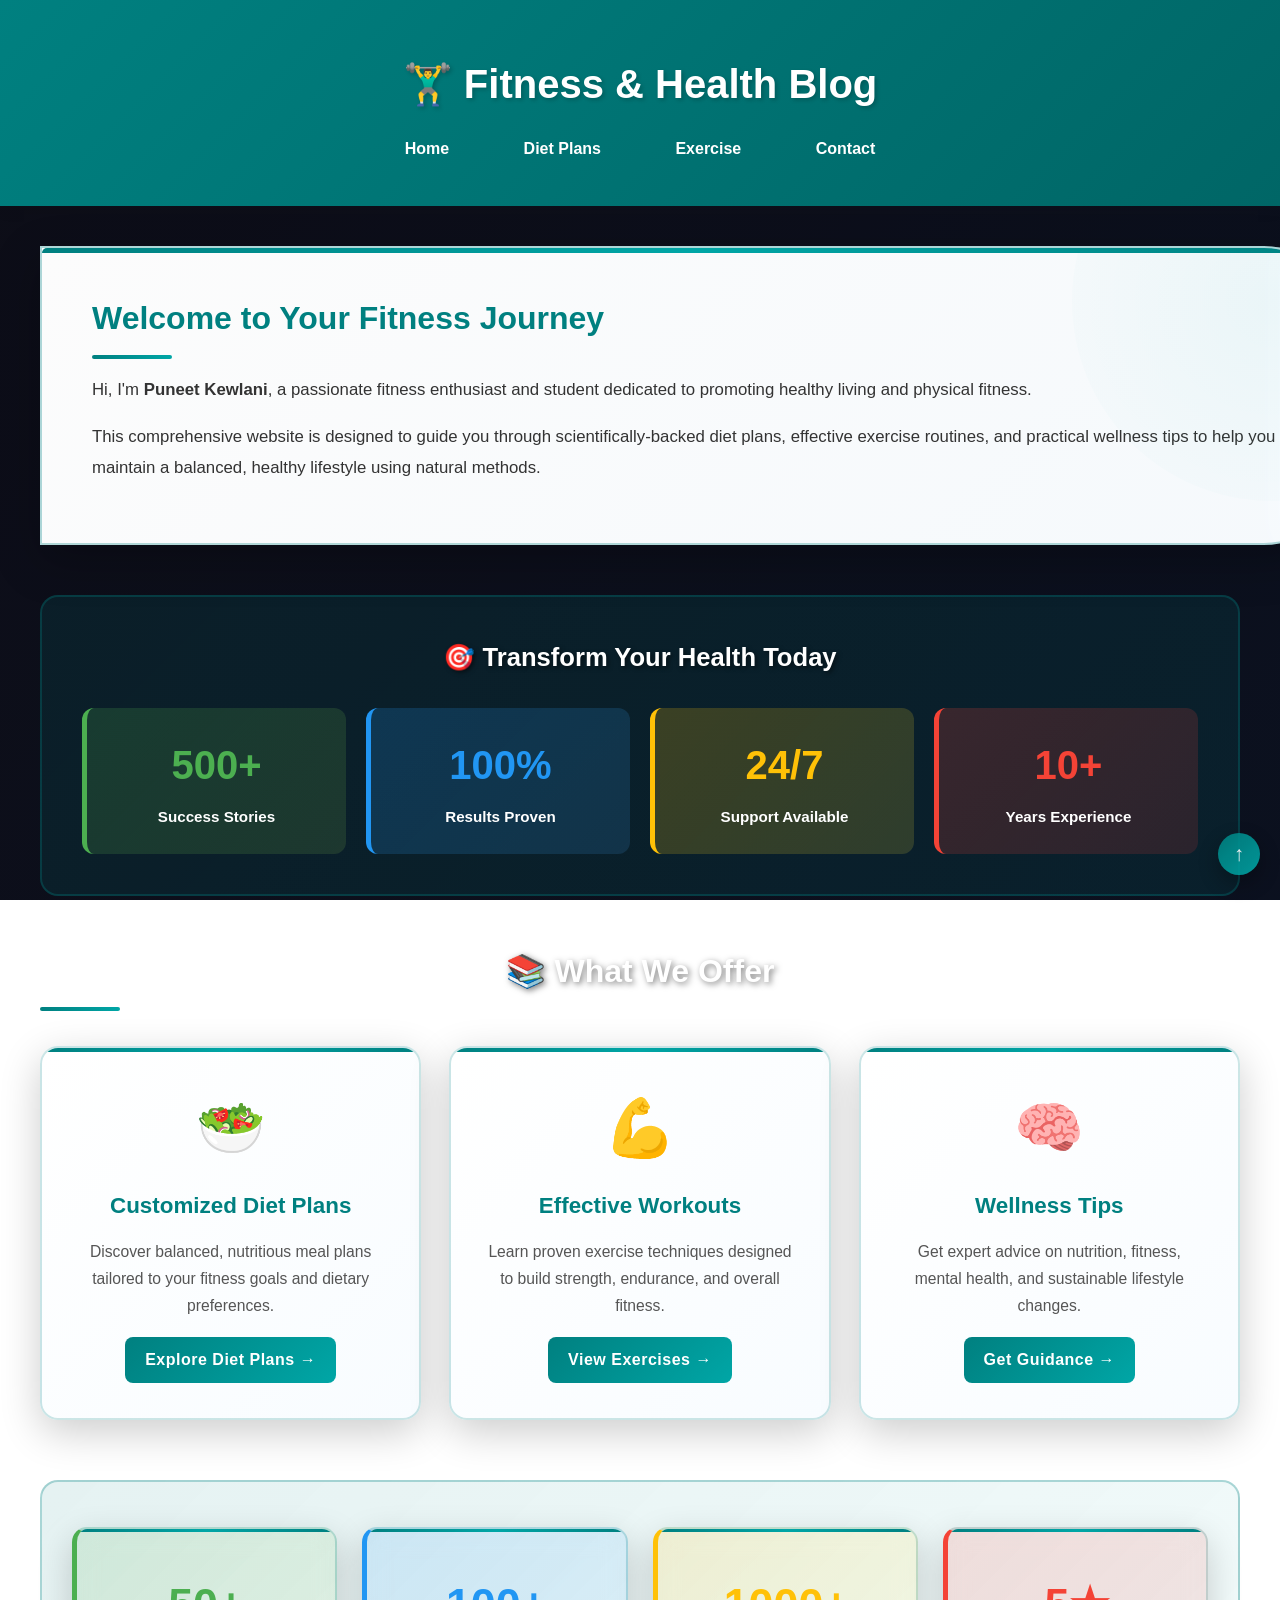
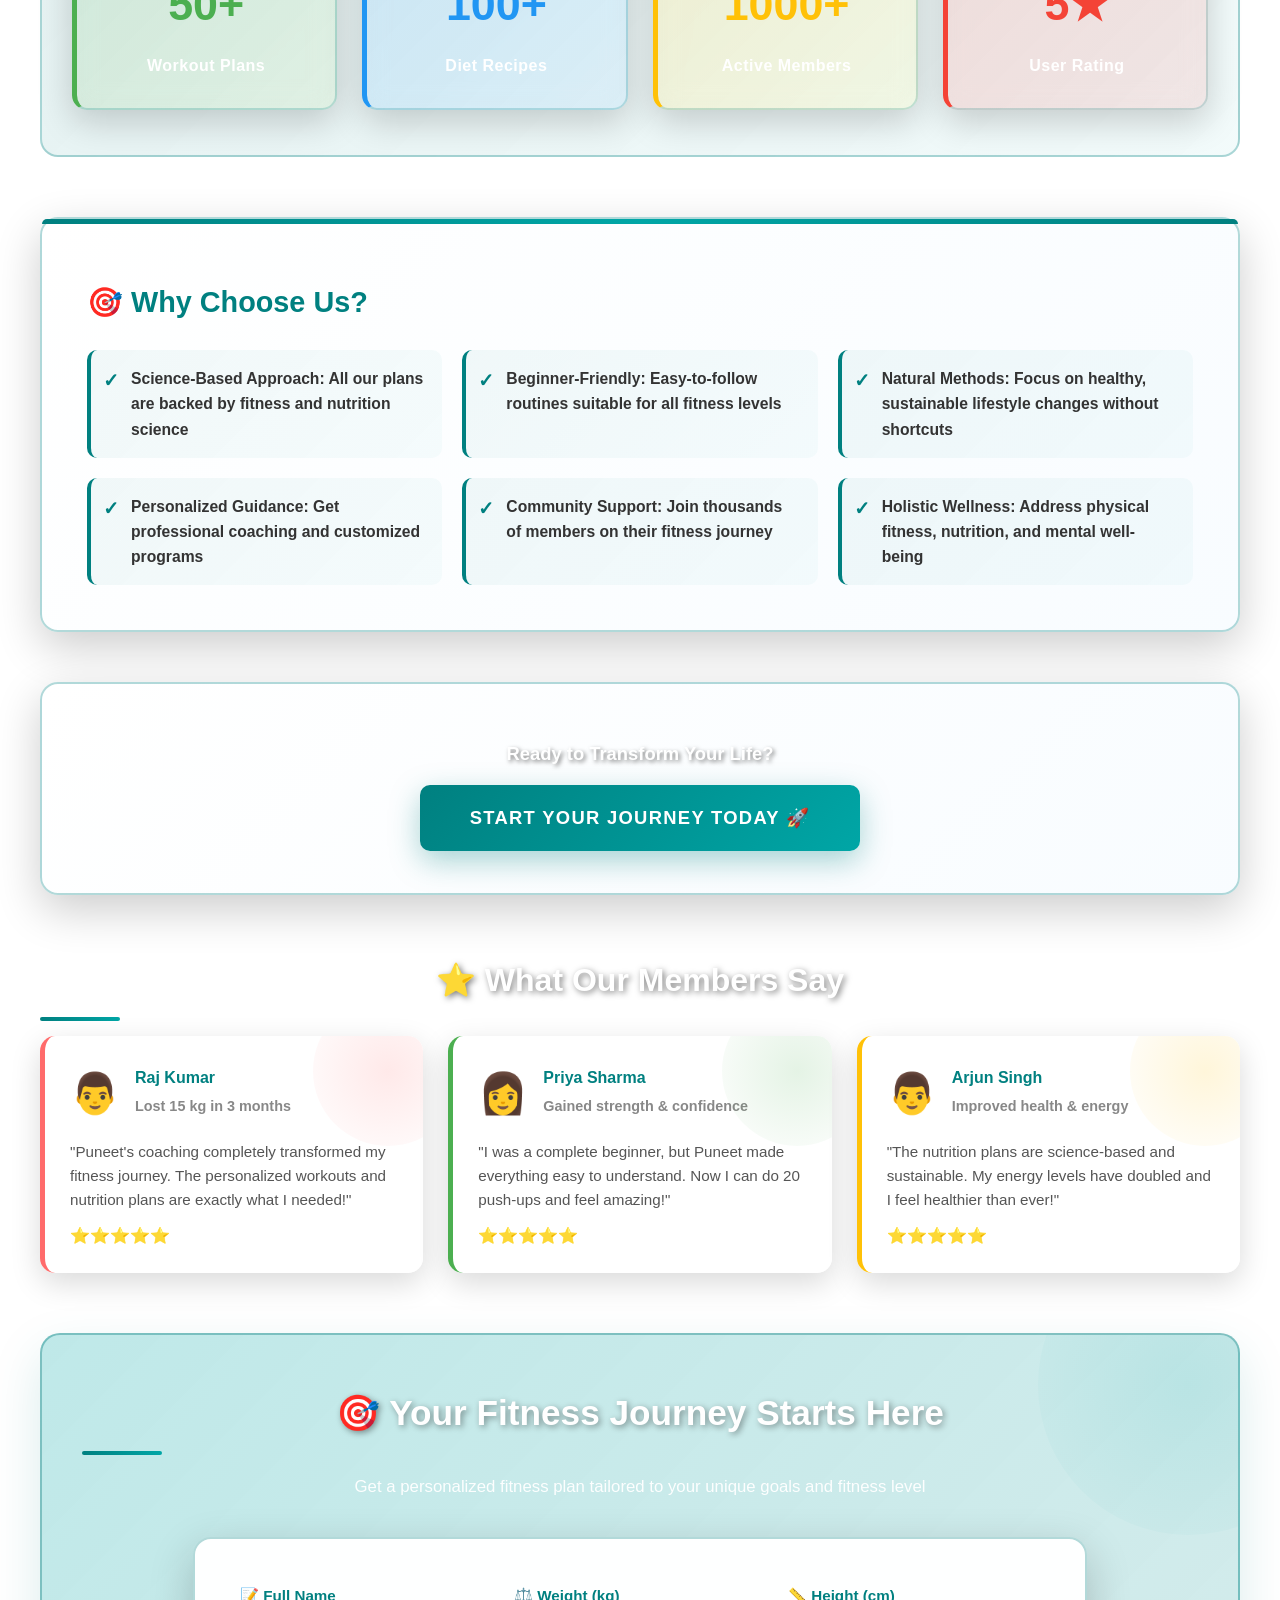
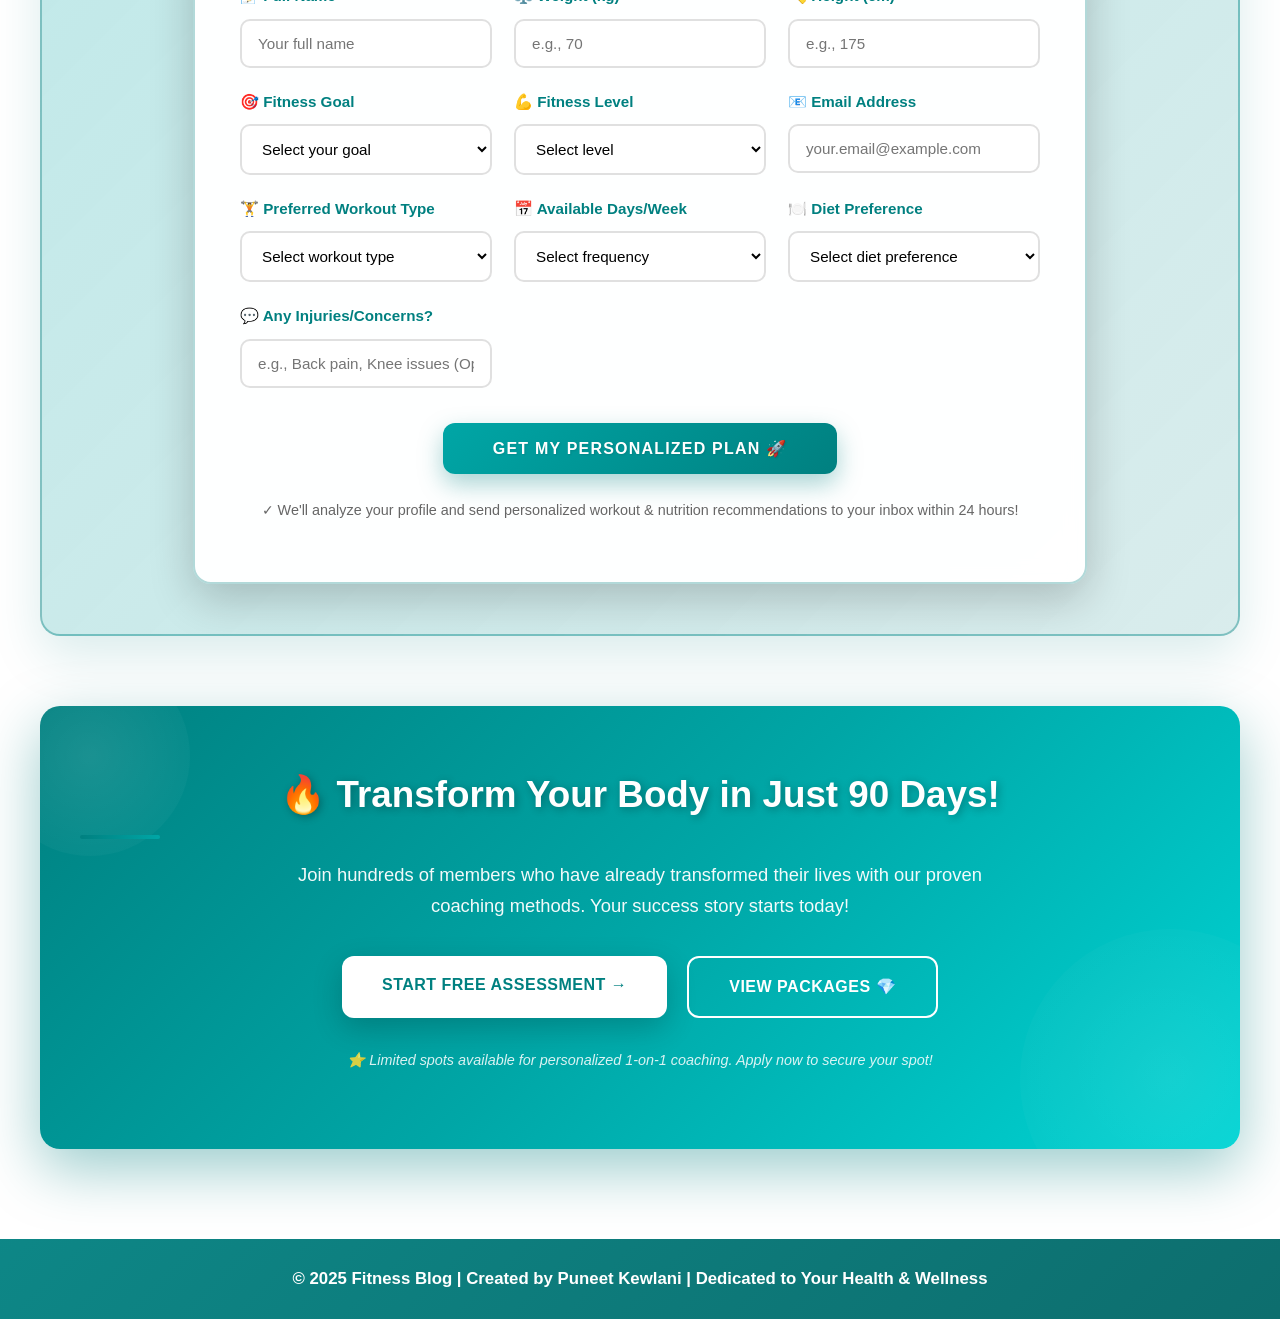
==== commit ecfe8300: "chore: commit latest changes (assessment, games, BMI, wellness endpoint)" ====
--- a/index.html
+++ b/index.html
@@ -829,15 +829,13 @@
               headers: {
                 'Content-Type': 'application/json',
               },
+              body: JSON.stringify({
+                name,
+                weight,
+                height,
+                goal,
+                fitness_level,
                 email,
-                  <nav>
-                    <a href="index.html">🏠 Home</a>
-                    <a href="assessment.html">📋 Assessment</a>
-                    <a href="diet.html">🍎 Diet Plans</a>
-                    <a href="exercise.html">💪 Exercise</a>
-                    <a href="games.html">🎮 Games</a>
-                    <a href="contact.html">📧 Contact</a>
-                  </nav>
                 workout_type,
                 frequency,
                 diet_preference,
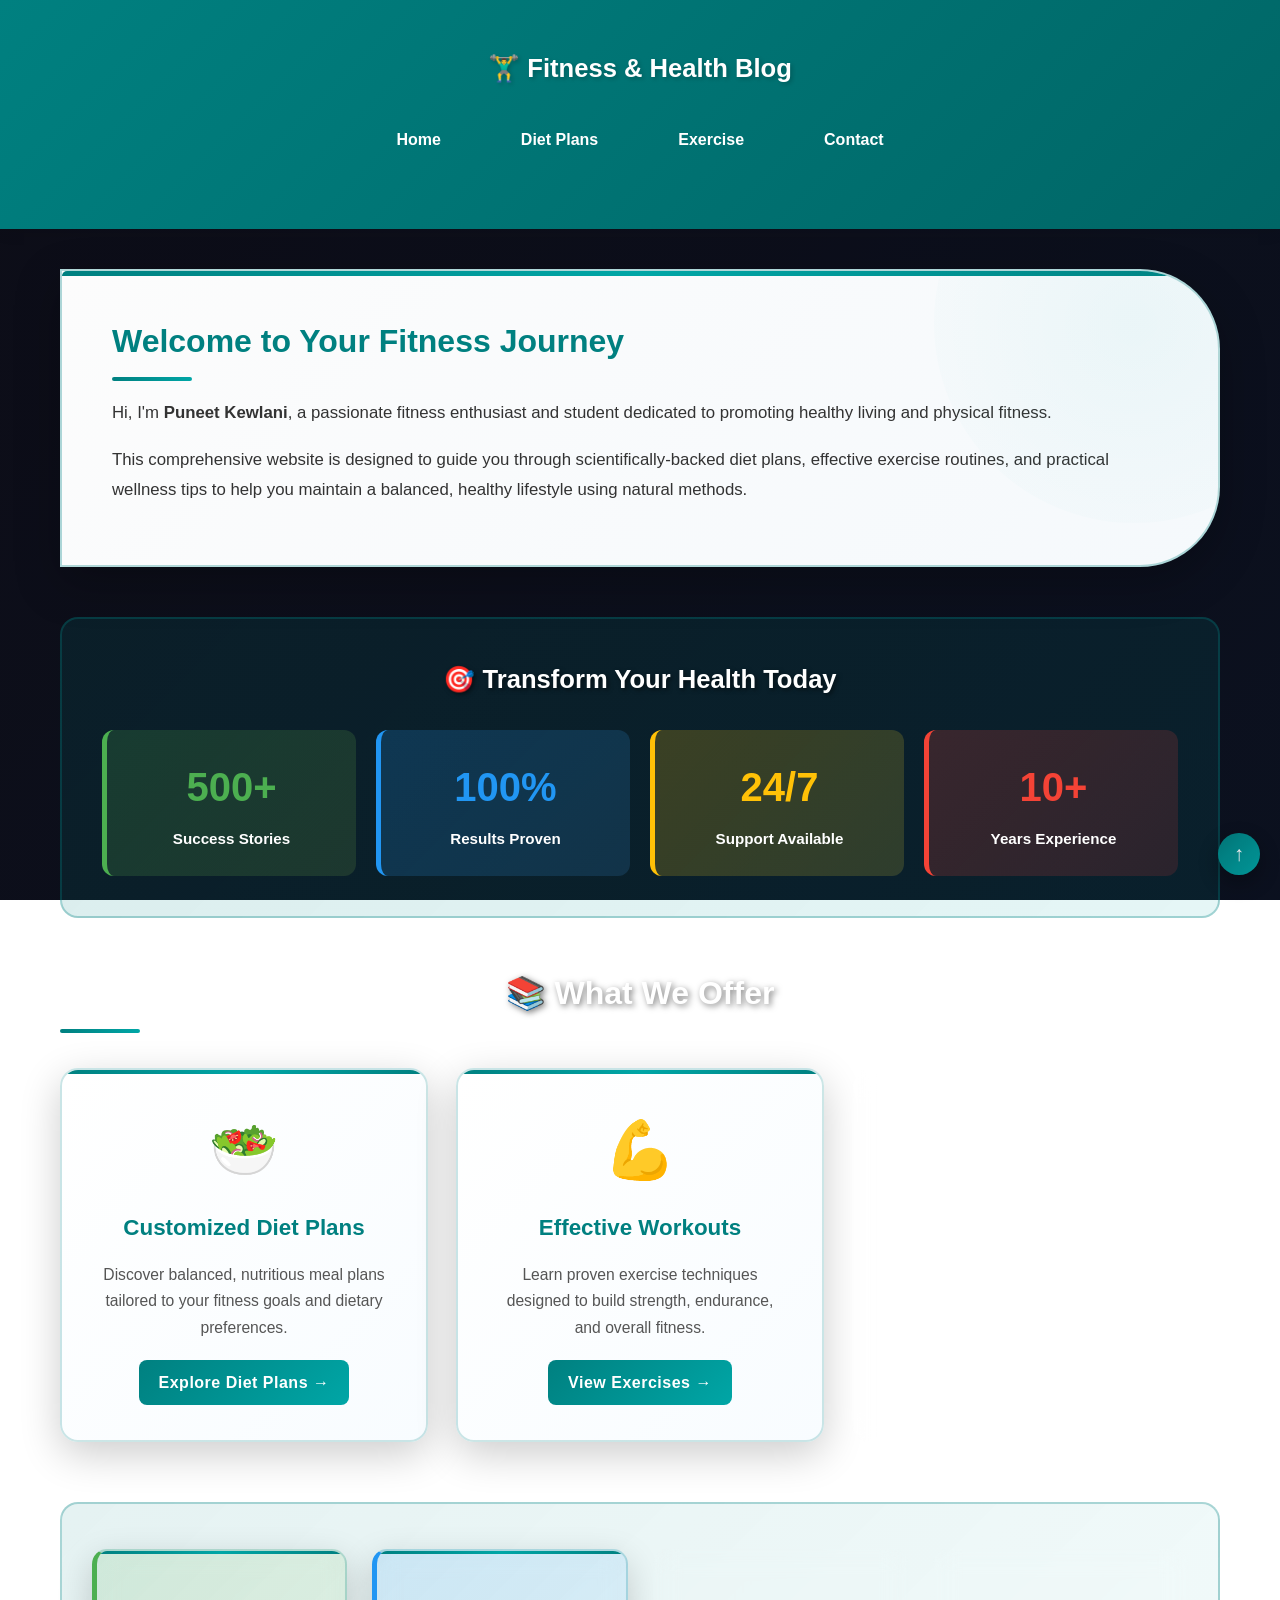
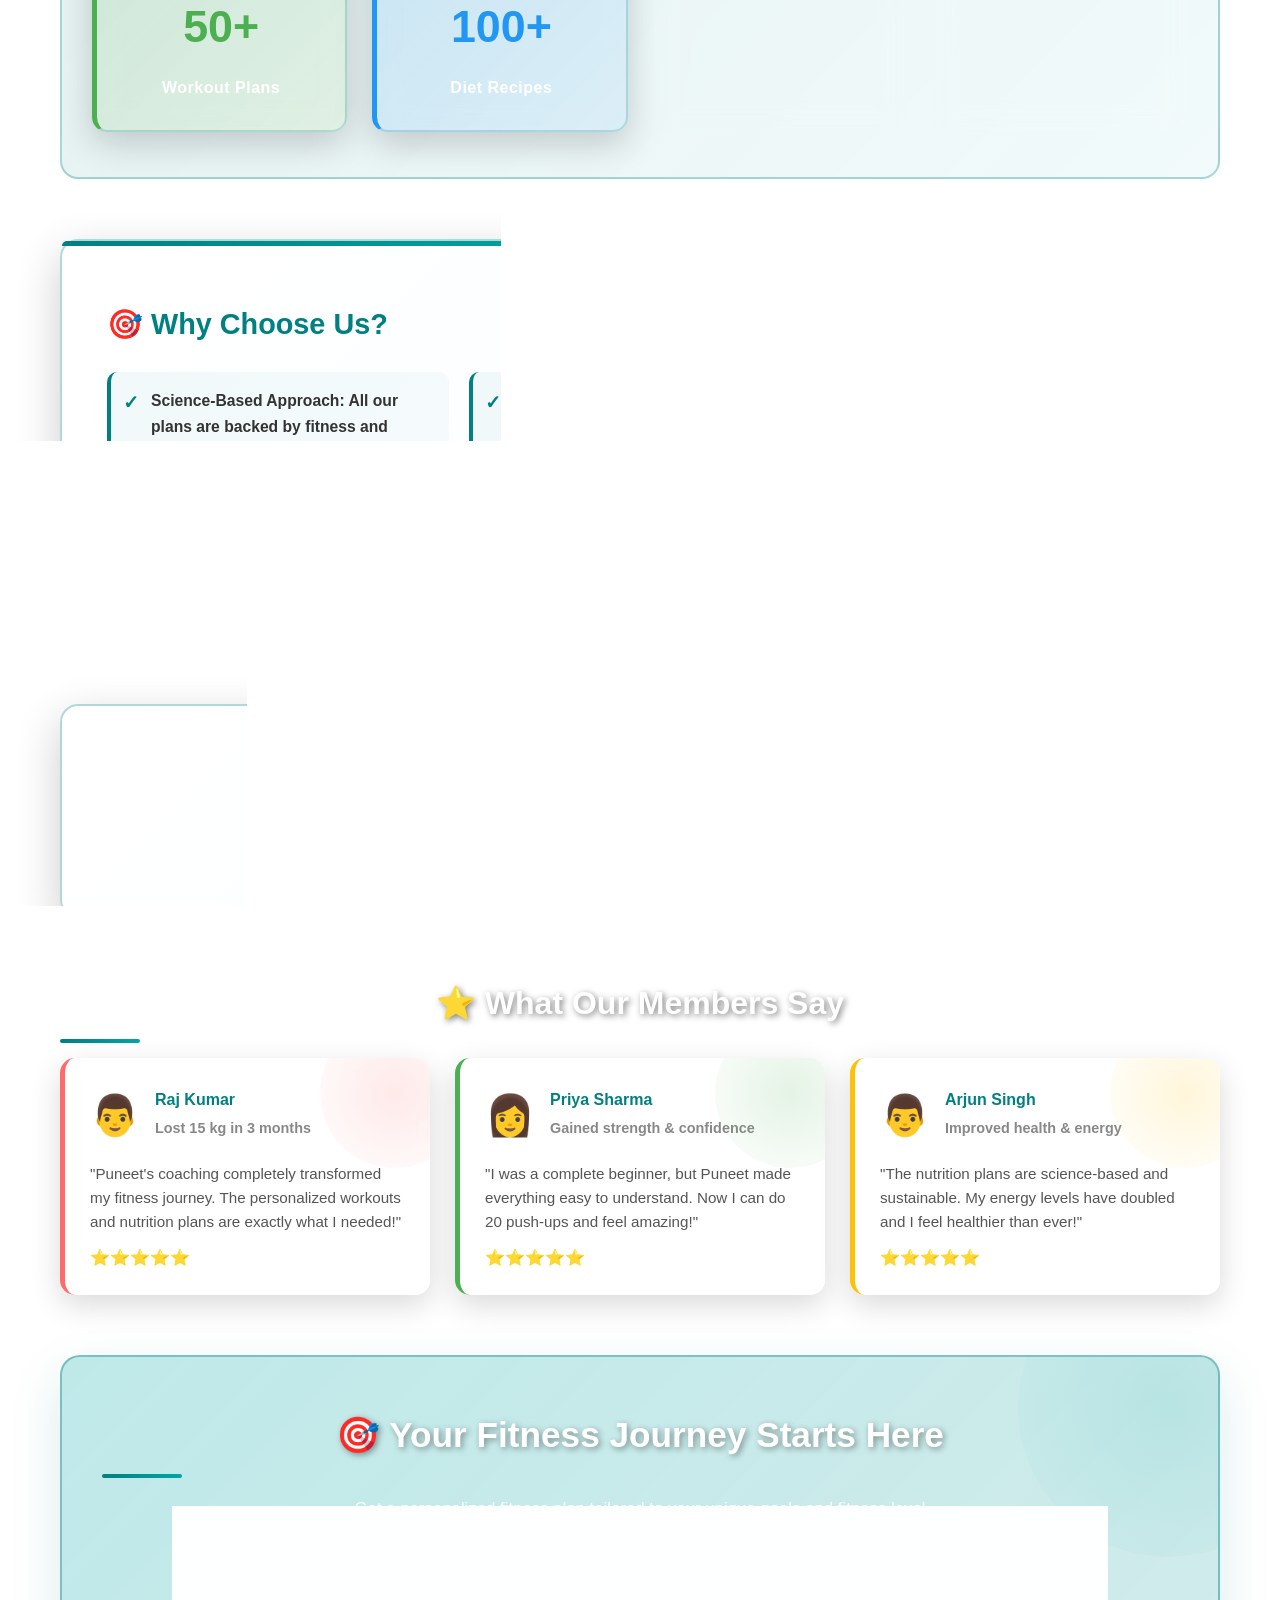
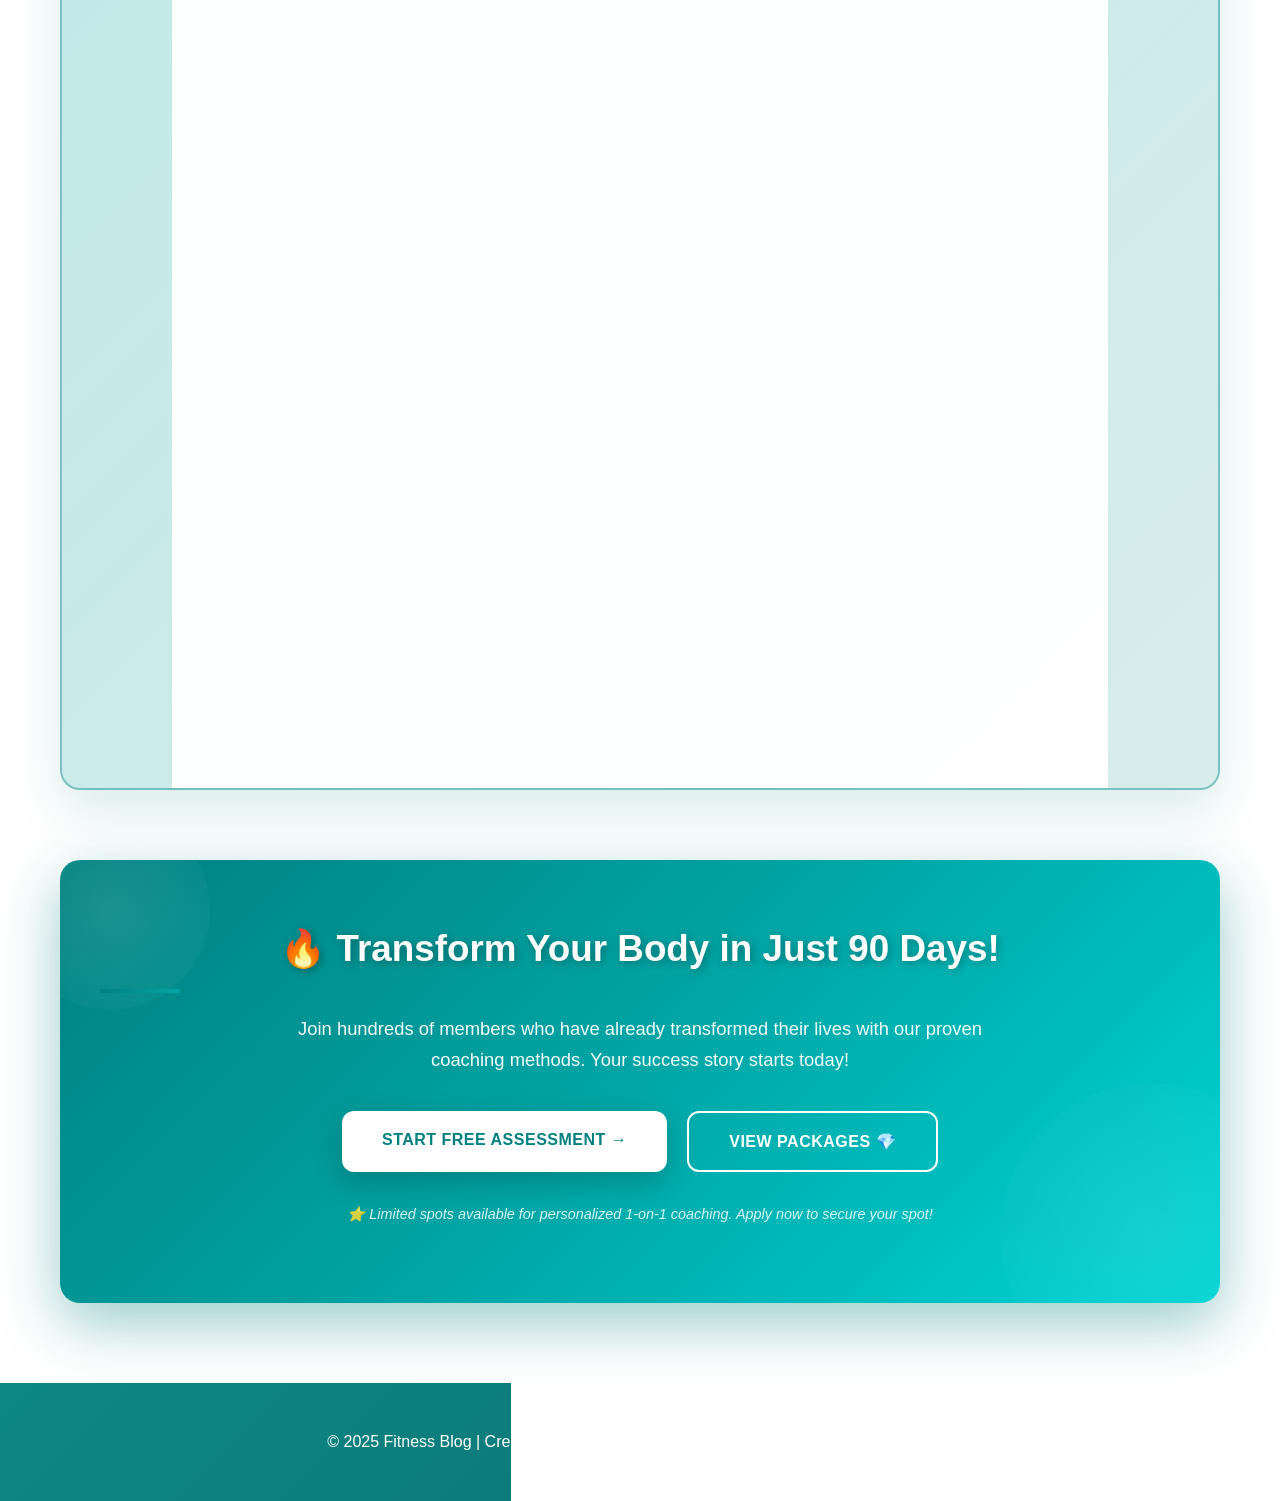
==== commit 5e6c15a7: "small changes to all files including the index" ====
--- a/index.html
+++ b/index.html
@@ -5,6 +5,11 @@
   <meta name="viewport" content="width=device-width, initial-scale=1.0">
   <meta name="description" content="Fitness & Health Blog - Your guide to diet plans, exercise routines, and wellness tips.">
   <title>Fitness & Health Blog</title>
+  <link rel="icon" href="assets/images/favicon.svg" type="image/svg+xml">
+  <link rel="preconnect" href="https://fonts.googleapis.com">
+  <link rel="preconnect" href="https://fonts.gstatic.com" crossorigin>
+  <link href="https://fonts.googleapis.com/css2?family=Inter:wght@400;600;700;800&display=swap" rel="stylesheet">
+  <link rel="stylesheet" href="assets/css/styles.css">
   <style>
     body {
       font-family: 'Segoe UI', Arial, sans-serif;
@@ -504,15 +509,16 @@
 </head>
 <body>
 
-  <header id="top">
-
-    <h1>🏋️‍♂️ Fitness & Health Blog</h1>
-    <nav>
-      <a href="index.html">Home</a>
-      <a href="diet.html">Diet Plans</a>
-      <a href="exercise.html">Exercise</a>
-      <a href="contact.html">Contact</a>
-    </nav>
+  <header id="top" class="site-header">
+    <div class="container">
+      <h1>🏋️‍♂️ Fitness & Health Blog</h1>
+      <nav class="site-nav">
+        <a href="index.html">Home</a>
+        <a href="diet.html">Diet Plans</a>
+        <a href="exercise.html">Exercise</a>
+        <a href="contact.html">Contact</a>
+      </nav>
+    </div>
   </header>
 
   <section>
@@ -782,8 +788,8 @@
 
   </section>
 
-  <footer>
-    <p>© 2025 Fitness Blog | Created by Puneet Kewlani | Dedicated to Your Health & Wellness</p>
+  <footer class="site-footer">
+    <div class="container">© 2025 Fitness Blog | Created by Puneet Kewlani | Dedicated to Your Health & Wellness</div>
   </footer>
   <a href="#top" class="scroll-top">↑</a>
 
--- a/assets/css/styles.css
+++ b/assets/css/styles.css
@@ -0,0 +1,68 @@
+:root{
+  --bg-1: #1a1a2e;
+  --accent: #008080;
+  --accent-2: #00a6a6;
+  --muted: #666666;
+  --card-bg: rgba(255,255,255,0.98);
+  --radius: 12px;
+}
+
+/* Basic reset + typography */
+*{box-sizing:border-box}
+html,body{height:100%}
+body{
+  font-family:'Inter', system-ui, -apple-system, 'Segoe UI', Roboto, 'Helvetica Neue', Arial;
+  margin:0;
+  color:var(--muted);
+  background-color:var(--bg-1);
+}
+
+.container{max-width:1200px;margin:0 auto;padding:28px}
+
+header{background:linear-gradient(135deg,var(--accent),#006666);color:#fff;padding:20px;text-align:center}
+header h1{margin:0;font-size:1.6rem}
+nav{margin-top:12px}
+nav a{color:#fff;text-decoration:none;padding:8px 14px;border-radius:20px;font-weight:700;display:inline-block}
+nav a:hover{opacity:0.95;transform:translateY(-2px)}
+
+/* Buttons */
+.btn{display:inline-block;padding:10px 20px;border-radius:10px;text-decoration:none;font-weight:700}
+.btn-primary{background:linear-gradient(135deg,var(--accent),var(--accent-2));color:#fff}
+.btn-ghost{background:transparent;border:2px solid #fff;color:#fff}
+
+/* Cards */
+.card{background:var(--card-bg);border-radius:var(--radius);box-shadow:0 10px 30px rgba(0,0,0,0.12);overflow:hidden}
+.card-padding{padding:20px}
+
+/* Responsive image helper used for placeholders */
+.responsive-img{width:100%;height:100%;object-fit:cover;display:block}
+
+.feature-grid{display:grid;grid-template-columns:repeat(auto-fit,minmax(260px,1fr));gap:20px}
+.center{text-align:center}
+
+.cta{display:inline-block;padding:14px 36px;border-radius:14px}
+.cta-primary{background:linear-gradient(135deg,var(--accent),var(--accent-2));color:#fff;font-weight:800}
+
+.scroll-top{position:fixed;right:20px;bottom:25px;background:linear-gradient(135deg,var(--accent),var(--accent-2));color:#fff;width:44px;height:44px;border-radius:50%;display:flex;align-items:center;justify-content:center;text-decoration:none}
+
+/* Responsive helpers */
+@media (max-width:768px){.container{padding:18px}header h1{font-size:1.25rem}nav a{margin:4px 6px}}
+
+/* Utility */
+.muted{color:var(--muted)}
+
+/* Standard header / footer */
+.site-header{background:linear-gradient(135deg,var(--accent),#006666);padding:20px 0;color:#fff}
+.site-header .container{display:flex;flex-direction:column;align-items:center;gap:10px}
+.site-header h1{margin:0;font-size:1.6rem}
+.site-nav{display:flex;gap:12px;flex-wrap:wrap;justify-content:center}
+.site-nav a{color:#fff;text-decoration:none;padding:8px 14px;border-radius:18px;font-weight:700}
+.site-nav a:hover{opacity:0.95;transform:translateY(-2px)}
+
+.site-footer{background:linear-gradient(135deg,rgba(0,128,128,0.95),rgba(0,102,102,0.95));color:#fff;padding:18px;margin-top:40px}
+.site-footer .container{display:flex;align-items:center;justify-content:center}
+
+/* Feature link/button style used across pages */
+.feature-link{display:inline-block;padding:10px 18px;border-radius:8px;background:linear-gradient(135deg,var(--accent),var(--accent-2));color:#fff;text-decoration:none;font-weight:700}
+.feature-link:hover{transform:translateY(-3px);box-shadow:0 8px 22px rgba(0,0,0,0.12)}
+
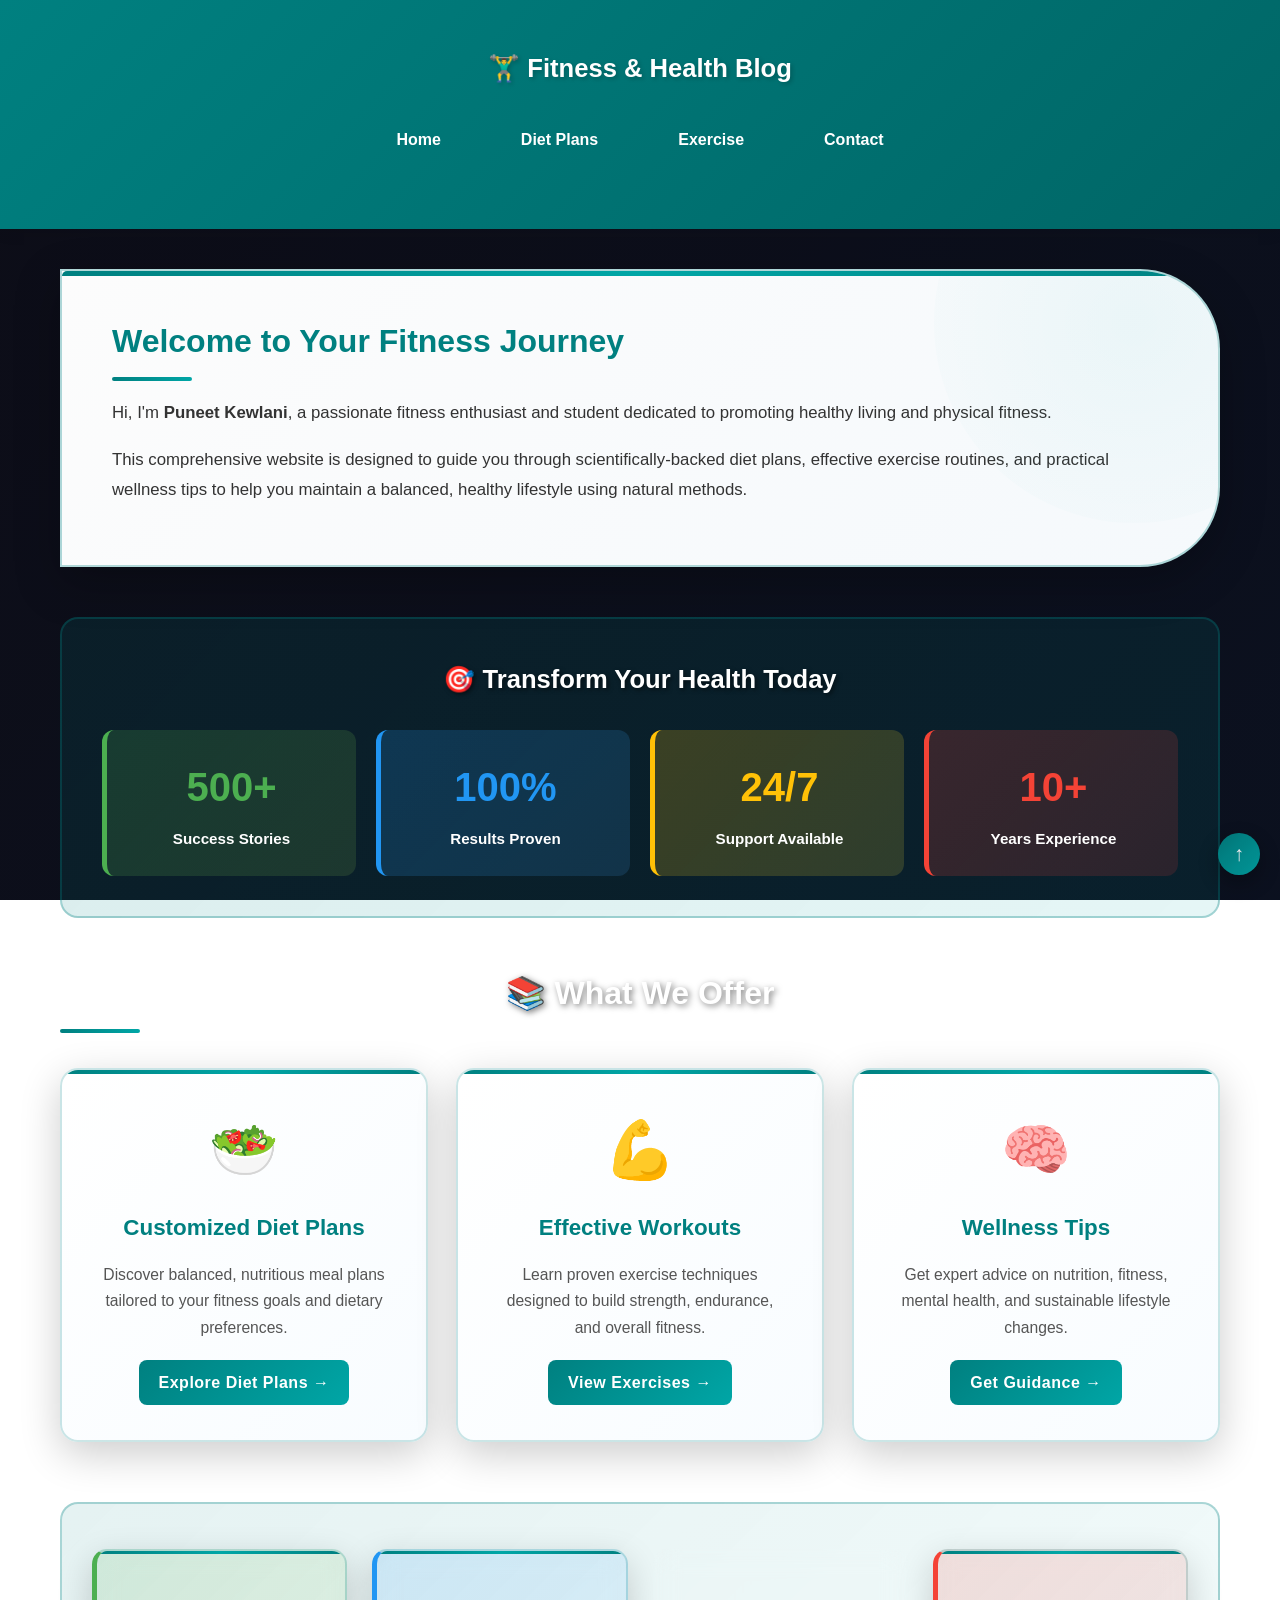
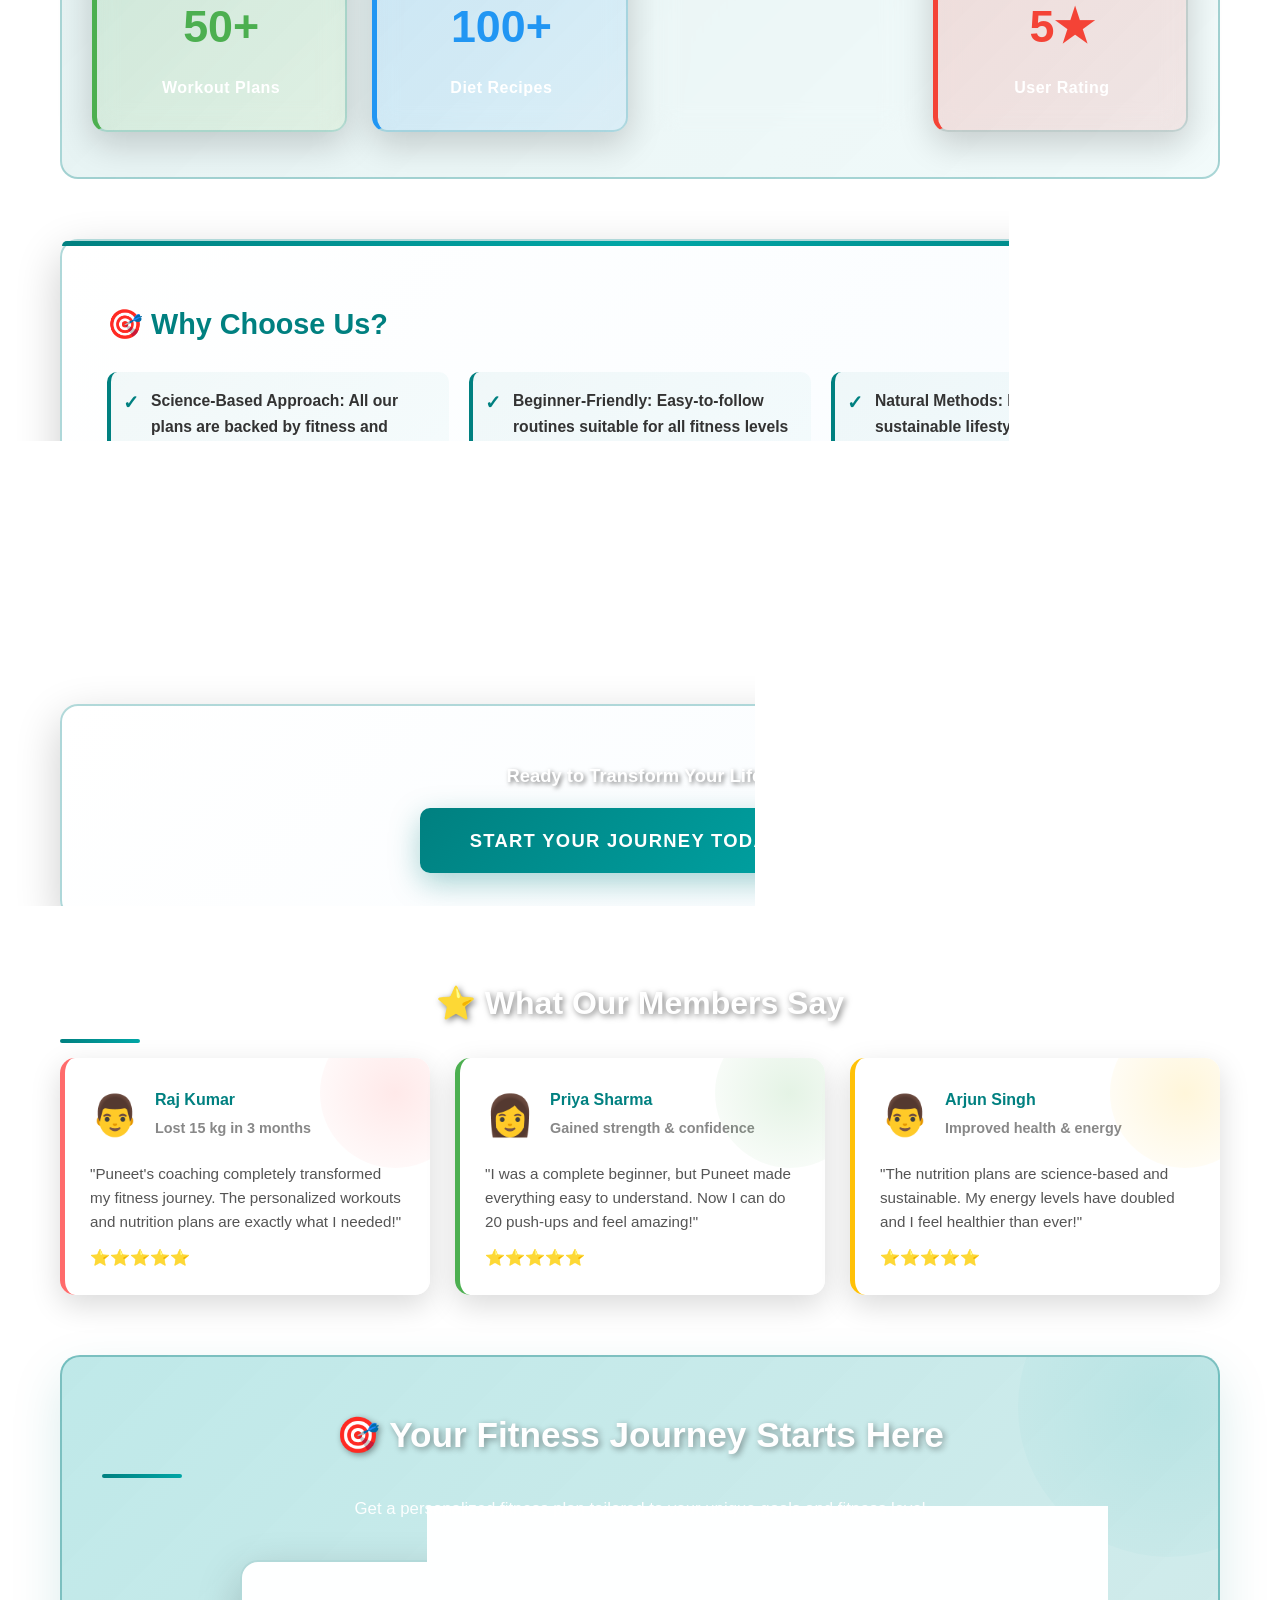
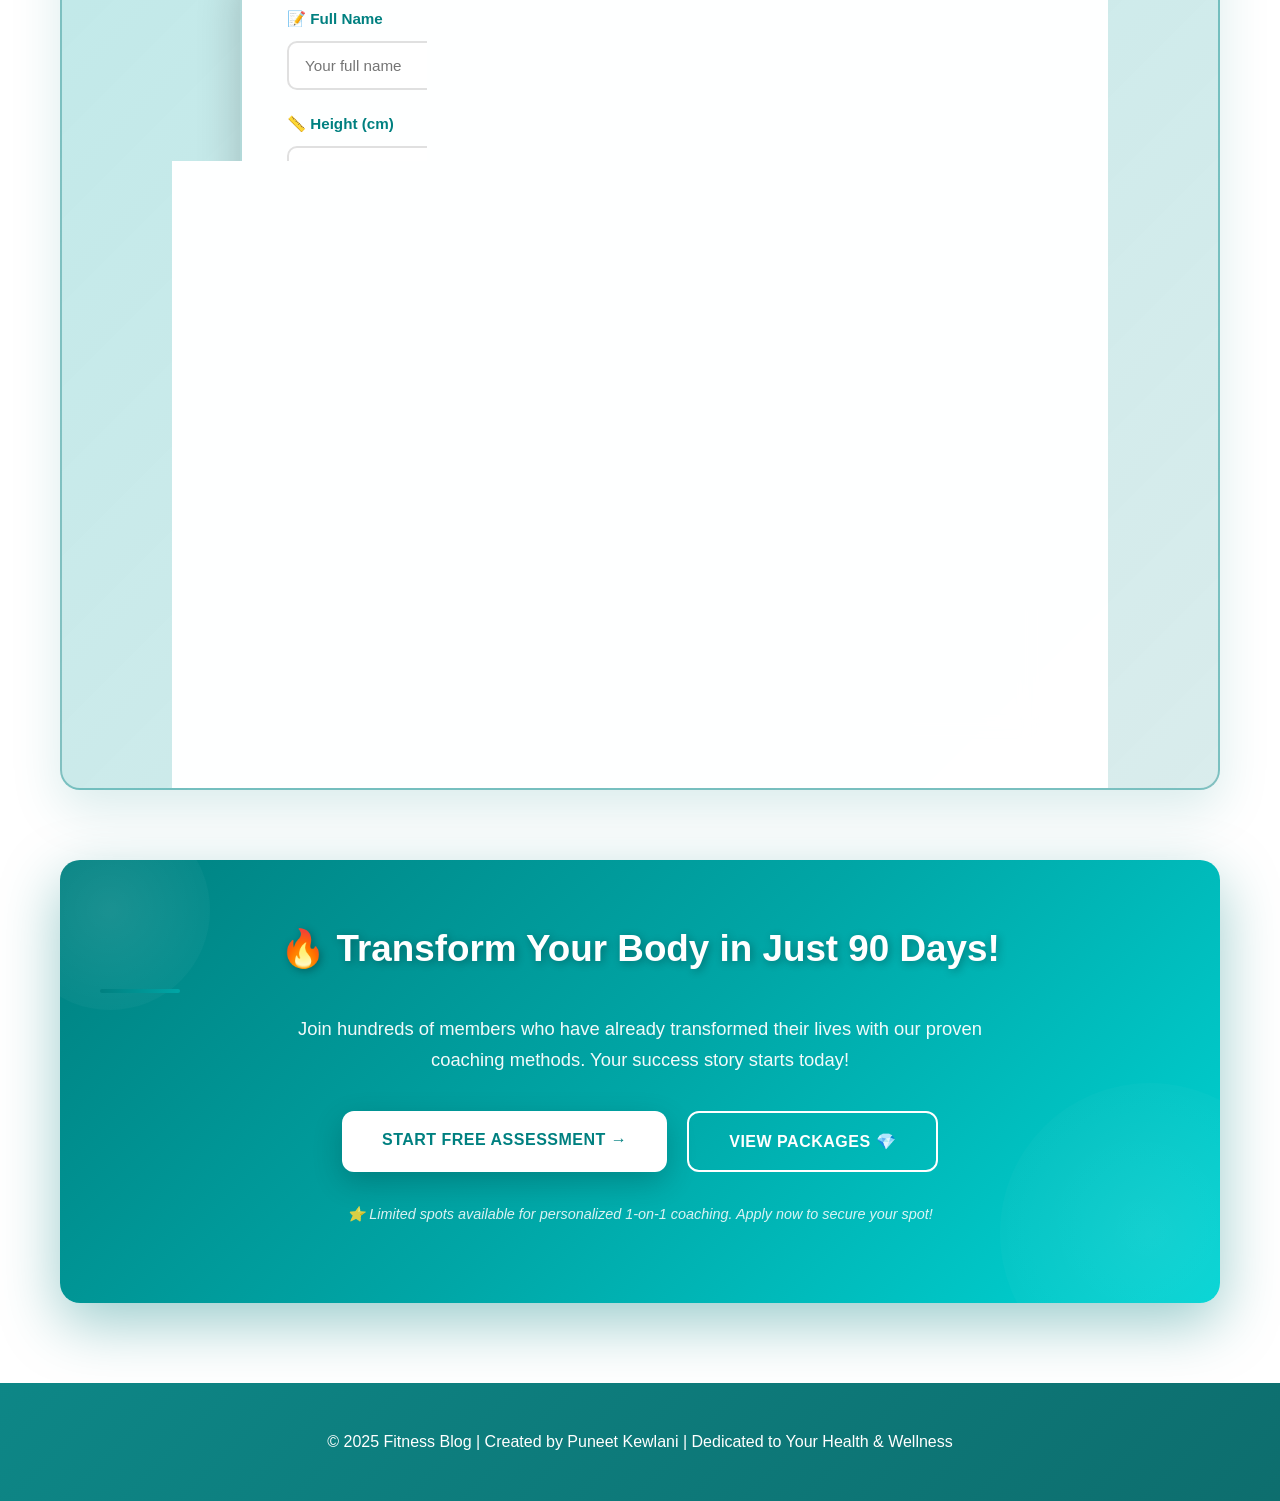
==== commit 2ac6ff14: "Fix: Use dynamic API URLs for production deployment" ====
--- a/index.html
+++ b/index.html
@@ -795,7 +795,7 @@
 
   <script>
     // Backend API URL
-    const API_URL = 'http://localhost:5000';
+    const API_URL = window.location.origin;
 
     // Fitness Assessment Form Handler
     document.addEventListener('DOMContentLoaded', function() {
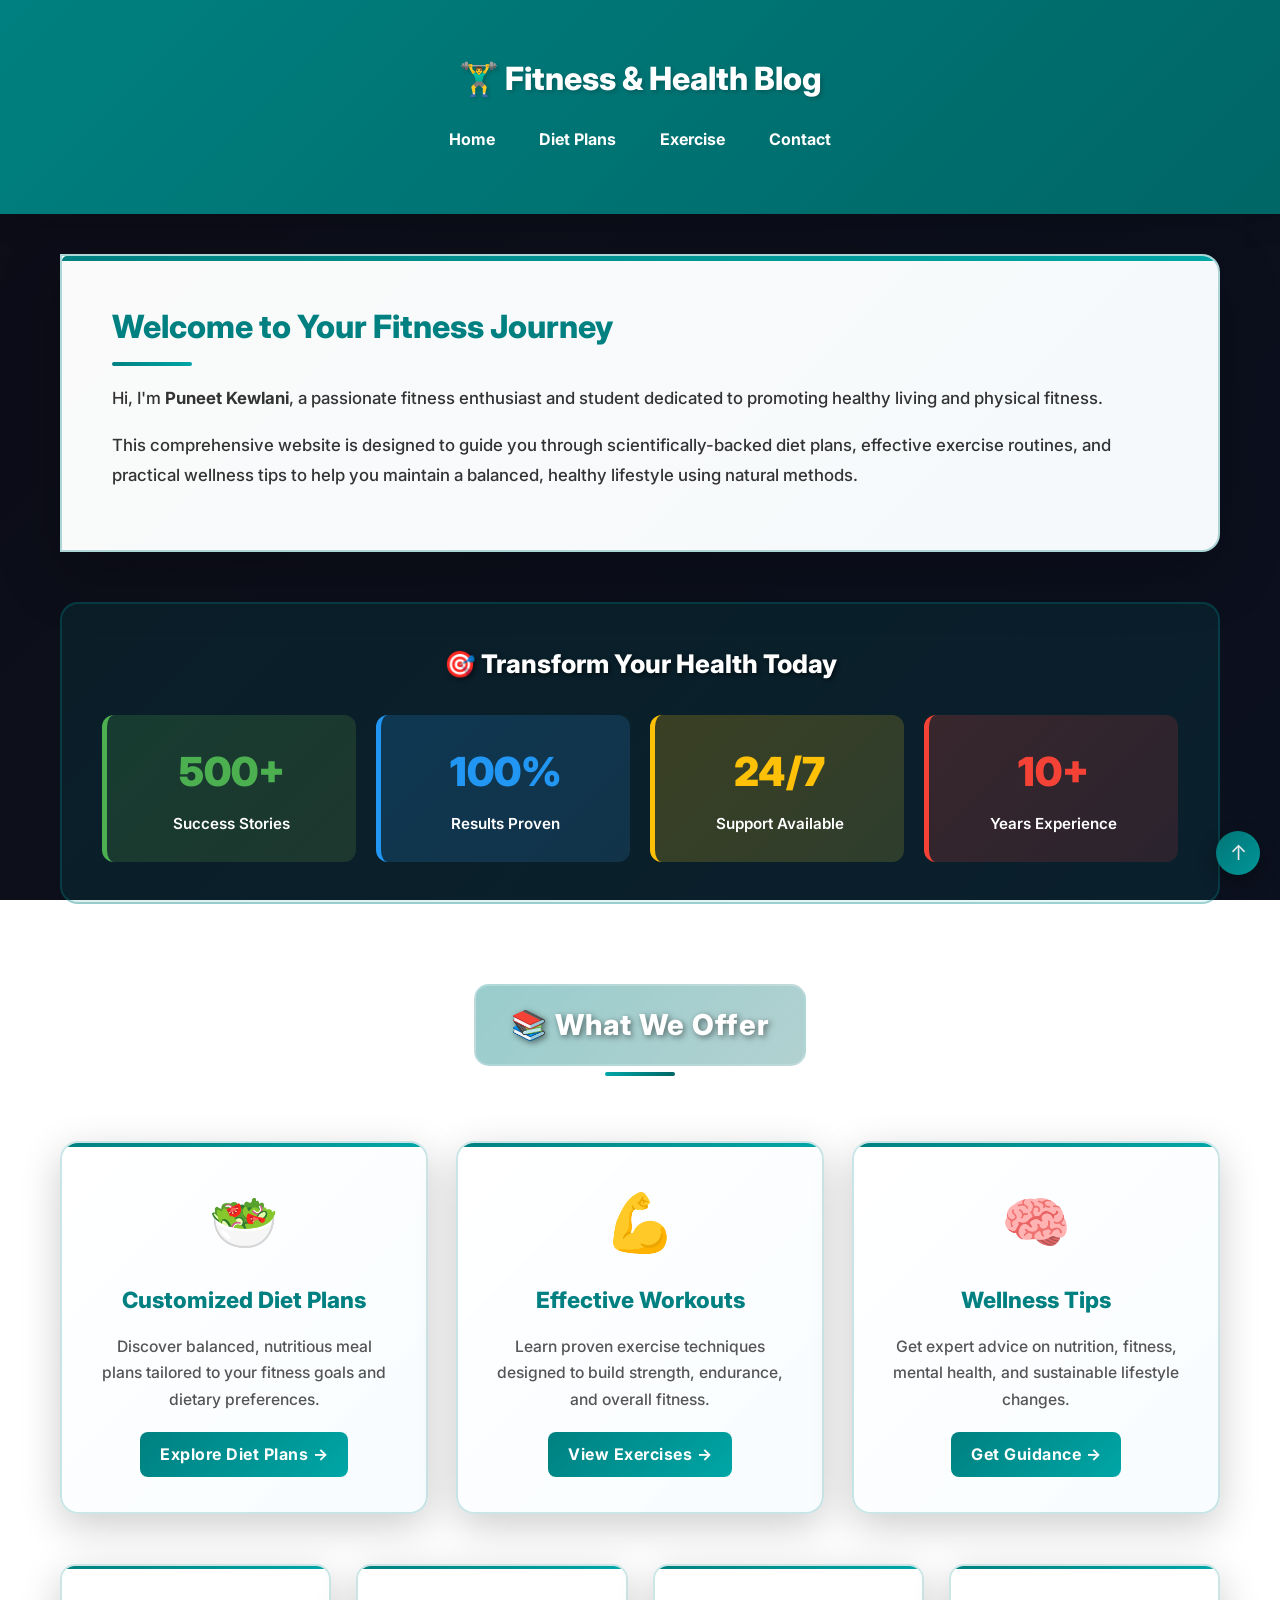
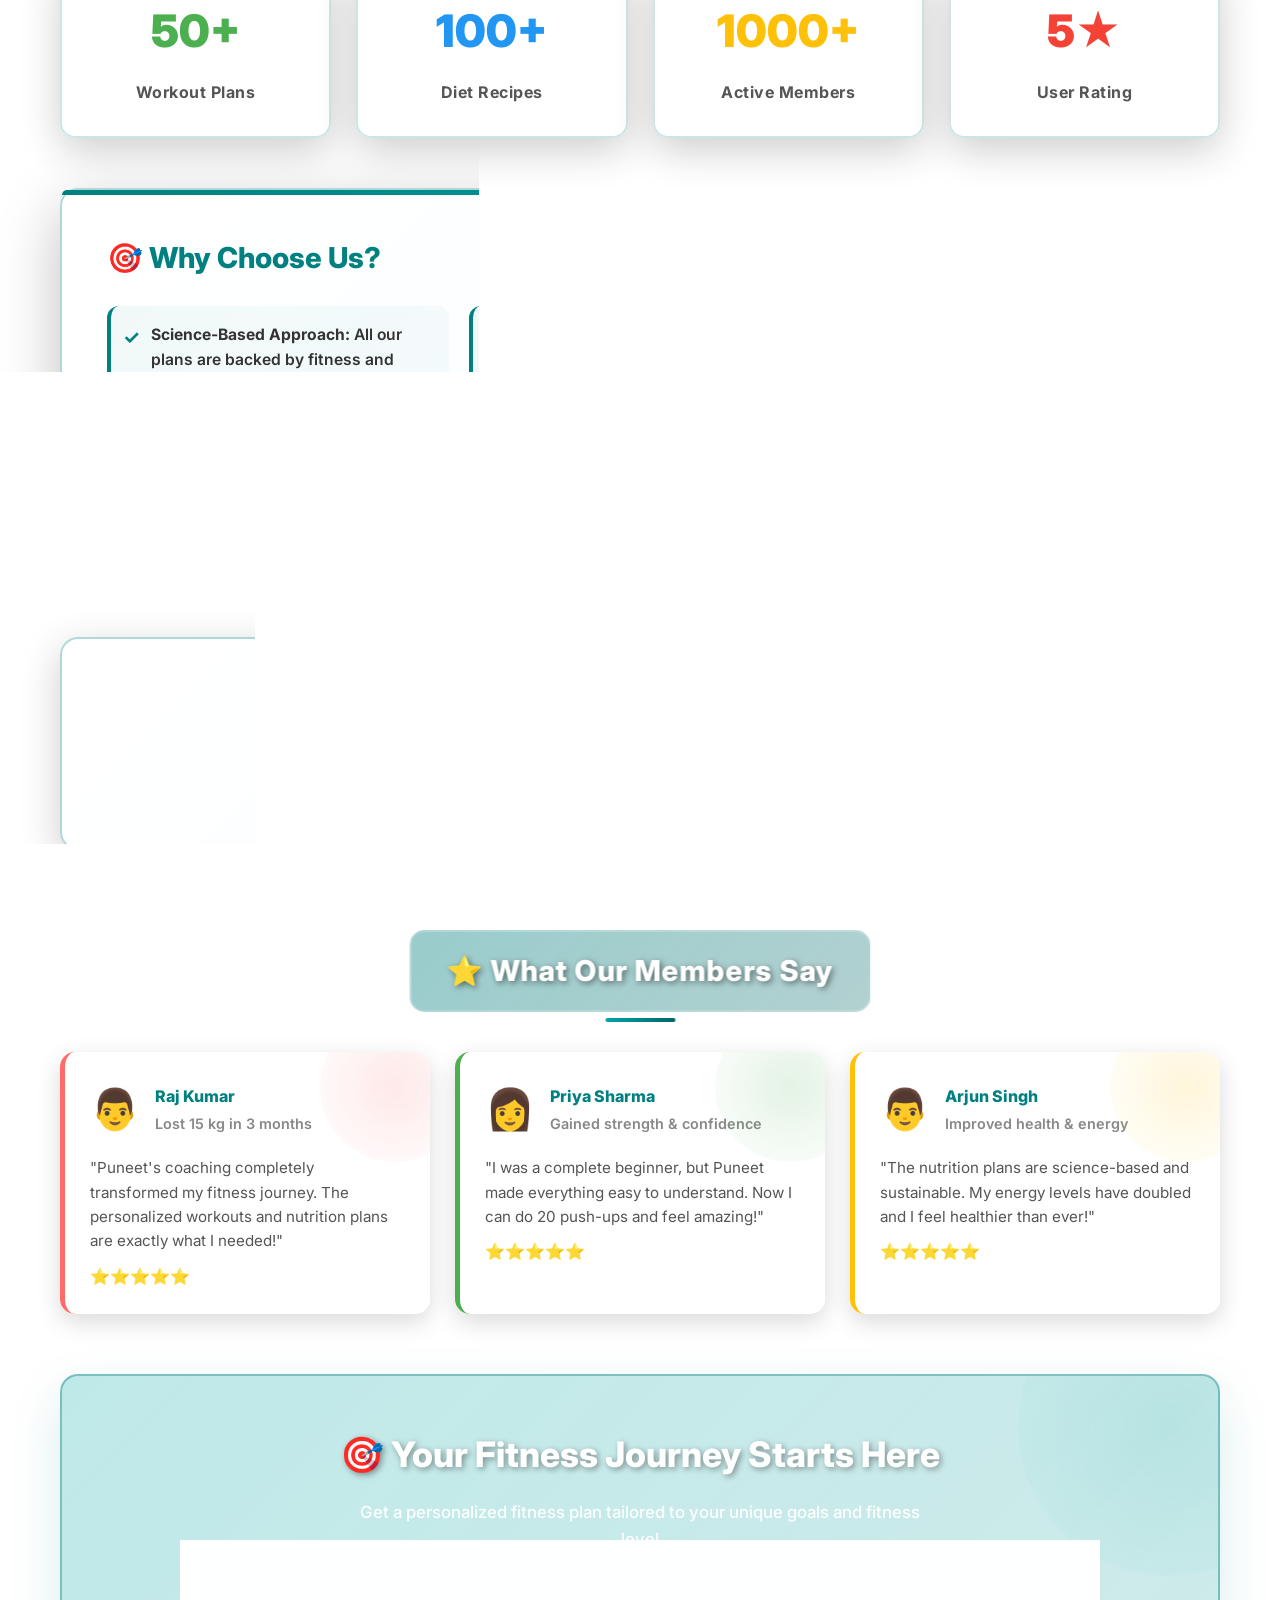
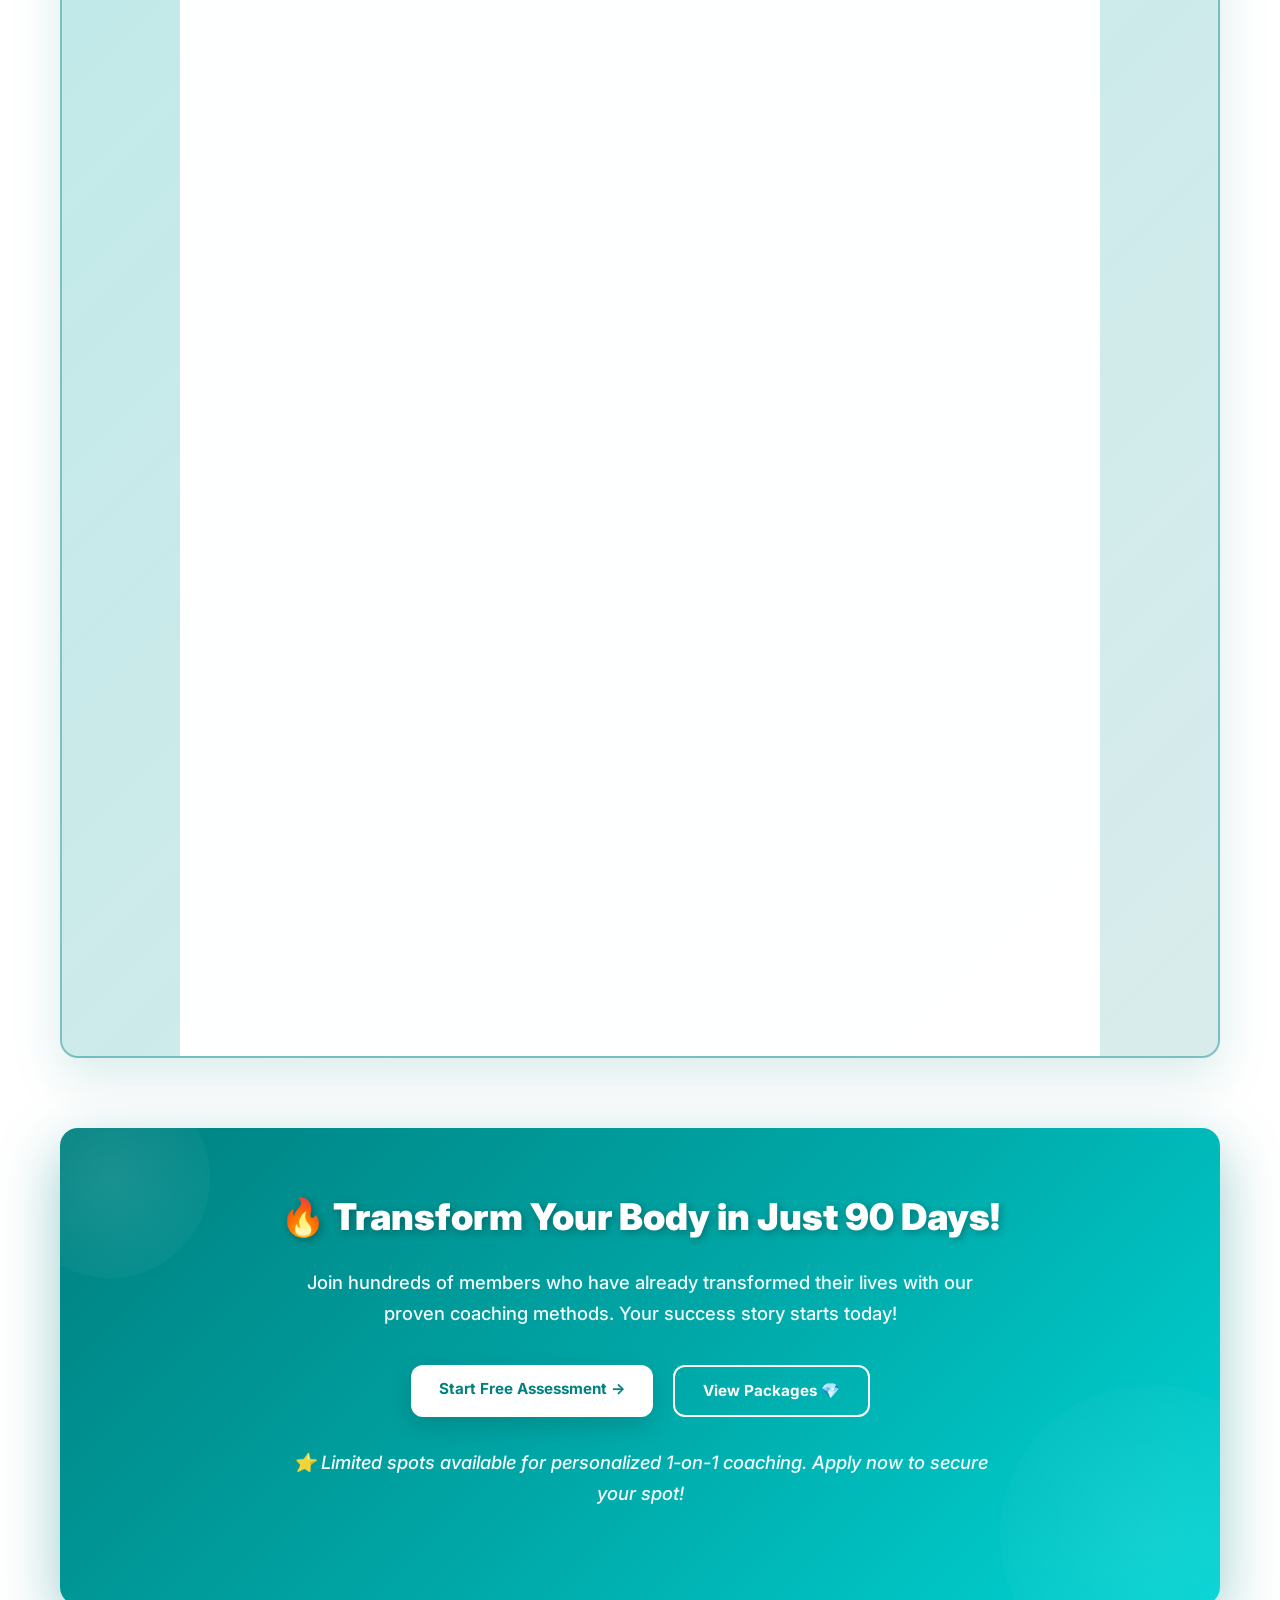
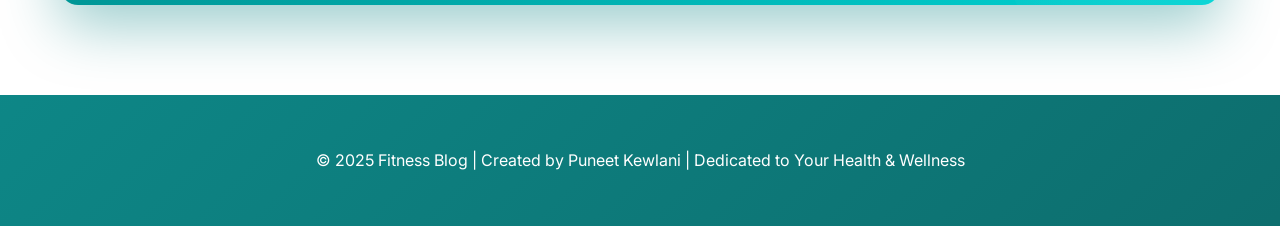
==== commit fbf88675: "Changes made to have more manitanibility through the code" ====
--- a/index.html
+++ b/index.html
@@ -1,877 +1,367 @@
-<!DOCTYPE html>
-<html lang="en">
-<head>
-  <meta charset="UTF-8">
-  <meta name="viewport" content="width=device-width, initial-scale=1.0">
-  <meta name="description" content="Fitness & Health Blog - Your guide to diet plans, exercise routines, and wellness tips.">
-  <title>Fitness & Health Blog</title>
-  <link rel="icon" href="assets/images/favicon.svg" type="image/svg+xml">
-  <link rel="preconnect" href="https://fonts.googleapis.com">
-  <link rel="preconnect" href="https://fonts.gstatic.com" crossorigin>
-  <link href="https://fonts.googleapis.com/css2?family=Inter:wght@400;600;700;800&display=swap" rel="stylesheet">
-  <link rel="stylesheet" href="assets/css/styles.css">
-  <style>
-    body {
-      font-family: 'Segoe UI', Arial, sans-serif;
-      margin: 0;
-      background: linear-gradient(rgba(0, 0, 0, 0.5), rgba(0, 0, 0, 0.5)), 
-                  linear-gradient(135deg, #1a1a2e, #16213e);
-      background-size: cover;
-      background-attachment: fixed;
-      background-position: center;
-      line-height: 1.6;
-      min-height: 100vh;
-    }
-
-    header {
-      background: linear-gradient(135deg, #008080, #006666);
-      color: white;
-      padding: 25px;
-      text-align: center;
-      box-shadow: 0 2px 15px rgba(0,0,0,0.1);
-    }
-
-    nav {
-      margin: 20px 0;
-    }
-
-    nav a {
-      color: white;
-      margin: 0 20px;
-      text-decoration: none;
-      font-weight: bold;
-      padding: 8px 15px;
-      border-radius: 20px;
-      transition: all 0.3s ease;
-
-        nav {
-          display: flex;
-          justify-content: center;
-          gap: 15px;
-          flex-wrap: wrap;
-        }
-    }
-
-    nav a:hover {
-      background: rgba(255,255,255,0.2);
-      color: #ffcc00;
-      transform: translateY(-2px);
-    }
-
-    section {
-      padding: 40px 20px;
-      max-width: 1200px;
-      margin: 0 auto;
-    }
-
-    .welcome-text {
-      width: 100%;
-      max-width: none;
-      margin: 0 auto 35px;
-      padding: 45px 50px;
-      background: linear-gradient(135deg, rgba(255, 255, 255, 0.99), rgba(248, 252, 255, 0.99));
-      border-radius: 0 80px 80px 0;
-      box-shadow: 0 15px 45px rgba(0,0,0,0.25);
-      overflow: hidden;
-      backdrop-filter: blur(15px);
-      border: 2px solid rgba(0, 128, 128, 0.3);
-      transition: all 0.3s ease;
-      position: relative;
-    }
-
-    .welcome-text::before {
-      content: '';
-      position: absolute;
-      top: 0;
-      left: 0;
-      right: 0;
-      height: 5px;
-      background: linear-gradient(90deg, #008080, #00a6a6, #008080);
-      border-radius: 80px 80px 0 0;
-    }
-
-    .welcome-text::after {
-      content: '';
-      position: absolute;
-      top: -50%;
-      right: -10%;
-      width: 400px;
-      height: 400px;
-      background: radial-gradient(circle, rgba(0, 166, 166, 0.1), transparent);
-      border-radius: 50%;
-      pointer-events: none;
-      opacity: 0.5;
-    }
-
-    .welcome-text:hover {
-      transform: translateY(-5px);
-      box-shadow: 0 20px 55px rgba(0,128,128,0.3);
-      border-color: rgba(0, 128, 128, 0.5);
-    }
-
-    h1 {
-      font-size: 2.5em;
-      margin-bottom: 20px;
-      text-shadow: 2px 2px 4px rgba(0,0,0,0.2);
-    }
-
-    h2 {
-      color: #008080;
-      font-size: 2em;
-      margin: 0 0 15px 0;
-      font-weight: 800;
-    }
-
-    h2::after {
-      content: '';
-      display: block;
-      width: 80px;
-      height: 4px;
-      background: linear-gradient(90deg, #008080, #00a6a6);
-      border-radius: 2px;
-      margin-top: 10px;
-    }
-
-    p {
-      color: #333;
-      font-size: 1.05em;
-      margin-bottom: 15px;
-      line-height: 1.8;
-      font-weight: 500;
-    }
-
-    .featured-image {
-      display: none;
-    }
-
-    /* Features Section */
-    .features-section {
-      margin: 50px 0;
-    }
-
-    .features-title {
-      text-align: center;
-      color: white;
-      font-size: 2rem;
-      margin-bottom: 40px;
-      display: inline-block;
-      padding: 16px 40px;
-      background: linear-gradient(135deg, rgba(0,128,128,0.5), rgba(0,102,102,0.4));
-      border-radius: 15px;
-      backdrop-filter: blur(12px);
-      border: 2px solid rgba(255,255,255,0.3);
-      width: 100%;
-      box-sizing: border-box;
-      text-shadow: 2px 2px 8px rgba(0,0,0,0.6);
-      font-weight: 800;
-      letter-spacing: 1.2px;
-      box-shadow: 0 10px 30px rgba(0,0,0,0.2);
-    }
-
-    .features-grid {
-      display: grid;
-      grid-template-columns: repeat(auto-fit, minmax(280px, 1fr));
-      gap: 28px;
-      margin-top: 35px;
-    }
-
-    .feature-card {
-      background: linear-gradient(135deg, rgba(255, 255, 255, 0.99), rgba(248, 252, 255, 0.99));
-      padding: 35px;
-      border-radius: 18px;
-      box-shadow: 0 12px 40px rgba(0,0,0,0.2);
-      text-align: center;
-      transition: all 0.3s ease;
-      backdrop-filter: blur(12px);
-      border: 2px solid rgba(0, 128, 128, 0.2);
-      position: relative;
-      overflow: hidden;
-    }
-
-    .feature-card::before {
-      content: '';
-      position: absolute;
-      top: 0;
-      left: 0;
-      right: 0;
-      height: 4px;
-      background: linear-gradient(90deg, #008080, #00a6a6, #008080);
-    }
-
-    .feature-card:hover {
-      transform: translateY(-12px);
-      box-shadow: 0 20px 60px rgba(0,128,128,0.3);
-      border-color: rgba(0, 128, 128, 0.5);
-    }
-
-    .feature-icon {
-      font-size: 3.5rem;
-      margin-bottom: 15px;
-      transition: transform 0.3s ease;
-    }
-
-    .feature-card:hover .feature-icon {
-      transform: scale(1.15);
-    }
-
-    .feature-card h3 {
-      color: #008080;
-      font-size: 1.4rem;
-      margin: 15px 0;
-      font-weight: 800;
-    }
-
-    .feature-card p {
-      color: #555;
-      font-size: 0.98rem;
-      margin-bottom: 18px;
-      font-weight: 500;
-      line-height: 1.7;
-    }
-
-    .feature-link {
-      color: white;
-      text-decoration: none;
-      font-weight: 700;
-      transition: all 0.3s ease;
-      display: inline-block;
-      background: linear-gradient(135deg, #008080, #00a6a6);
-      padding: 10px 20px;
-      border-radius: 8px;
-      letter-spacing: 0.5px;
-    }
-
-    .feature-link:hover {
-      background: linear-gradient(135deg, #006666, #008080);
-      transform: translateX(5px);
-      box-shadow: 0 5px 15px rgba(0,128,128,0.3);
-    }
-
-    /* Why Choose Us Section */
-    .why-section {
-      background: linear-gradient(135deg, rgba(255, 255, 255, 0.99), rgba(248, 252, 255, 0.99));
-      padding: 45px;
-      border-radius: 18px;
-      box-shadow: 0 15px 45px rgba(0,0,0,0.2);
-      margin: 50px 0;
-      backdrop-filter: blur(12px);
-      border: 2px solid rgba(0, 128, 128, 0.3);
-      transition: all 0.3s ease;
-      position: relative;
-    }
-
-    .why-section::before {
-      content: '';
-      position: absolute;
-      top: 0;
-      left: 0;
-      width: 100%;
-      height: 5px;
-      background: linear-gradient(90deg, #008080, #00a6a6, #008080);
-      border-radius: 18px 18px 0 0;
-    }
-
-    .why-section:hover {
-      transform: translateY(-5px);
-      box-shadow: 0 20px 55px rgba(0,128,128,0.25);
-      border-color: rgba(0, 128, 128, 0.5);
-    }
-
-    .why-section h3 {
-      color: #008080;
-      font-size: 1.8rem;
-      margin-top: 15px;
-      margin-bottom: 25px;
-      font-weight: 800;
-    }
-
-    .why-list {
-      list-style: none;
-      padding: 0;
-      margin: 0;
-      display: grid;
-      grid-template-columns: repeat(auto-fit, minmax(280px, 1fr));
-      gap: 20px;
-    }
-
-    .why-list li {
-      padding: 16px 18px;
-      padding-left: 40px;
-      position: relative;
-      color: #333;
-      font-size: 0.98rem;
-      font-weight: 600;
-      background: linear-gradient(135deg, rgba(0,128,128,0.05), rgba(0,166,166,0.03));
-      border-radius: 10px;
-      border-left: 4px solid #008080;
-      transition: all 0.3s ease;
-    }
-
-    .why-list li:hover {
-      background: linear-gradient(135deg, rgba(0,128,128,0.1), rgba(0,166,166,0.08));
-      border-left-color: #00a6a6;
-      transform: translateX(5px);
-    }
-
-    .why-list li::before {
-      content: '✓';
-      position: absolute;
-      left: 12px;
-      color: #008080;
-      font-weight: bold;
-      font-size: 1.2rem;
-    }
-
-    /* CTA Button */
-    .cta-section {
-      text-align: center;
-      margin: 50px 0;
-      padding: 35px;
-      background: linear-gradient(135deg, rgba(255, 255, 255, 0.98), rgba(248, 252, 255, 0.98));
-      border-radius: 18px;
-      box-shadow: 0 15px 45px rgba(0,0,0,0.2);
-      backdrop-filter: blur(12px);
-      border: 2px solid rgba(0, 128, 128, 0.3);
-      transition: all 0.3s ease;
-    }
-
-    .cta-section:hover {
-      transform: translateY(-5px);
-      box-shadow: 0 20px 55px rgba(0,128,128,0.25);
-    }
-
-    .cta-button {
-      background: linear-gradient(135deg, #008080, #00a6a6);
-      color: white;
-      padding: 18px 50px;
-      border: none;
-      border-radius: 10px;
-      font-size: 1.15rem;
-      font-weight: 800;
-      text-transform: uppercase;
-      letter-spacing: 1.3px;
-      cursor: pointer;
-      box-shadow: 0 10px 30px rgba(0,128,128,0.35);
-      transition: all 0.3s ease;
-      text-decoration: none;
-      display: inline-block;
-      position: relative;
-      overflow: hidden;
-    }
-
-    .cta-button::before {
-      content: '';
-      position: absolute;
-      top: 0;
-      left: -100%;
-      width: 100%;
-      height: 100%;
-      background: linear-gradient(90deg, transparent, rgba(255,255,255,0.3), transparent);
-      transition: left 0.5s ease;
-    }
-
-    .cta-button:hover {
-      background: linear-gradient(135deg, #006666, #008080);
-      transform: translateY(-4px);
-      box-shadow: 0 15px 45px rgba(0,128,128,0.45);
-    }
-
-    .cta-button:hover::before {
-      left: 100%;
-    }
-
-    /* Stats Section */
-    .stats-section {
-      display: grid;
-      grid-template-columns: repeat(auto-fit, minmax(220px, 1fr));
-      gap: 25px;
-      margin: 50px 0;
-    }
-
-    .stat-card {
-      background: linear-gradient(135deg, rgba(255, 255, 255, 0.99), rgba(248, 252, 255, 0.99));
-      padding: 30px;
-      border-radius: 15px;
-      text-align: center;
-      box-shadow: 0 12px 35px rgba(0,0,0,0.18);
-      backdrop-filter: blur(12px);
-      border: 2px solid rgba(0, 128, 128, 0.2);
-      transition: all 0.3s ease;
-      position: relative;
-      overflow: hidden;
-    }
-
-    .stat-card::after {
-      content: '';
-      position: absolute;
-      top: 0;
-      left: 0;
-      right: 0;
-      height: 3px;
-      background: linear-gradient(90deg, #008080, #00a6a6, #008080);
-    }
-
-    .stat-card:hover {
-      transform: translateY(-10px) scale(1.04);
-      box-shadow: 0 18px 50px rgba(0,128,128,0.25);
-      border-color: rgba(0, 128, 128, 0.5);
-    }
-
-    .stat-number {
-      font-size: 2.8rem;
-      color: #008080;
-      font-weight: 900;
-      margin-top: 10px;
-    }
-
-    .stat-label {
-      color: #555;
-      font-size: 1rem;
-      margin-top: 12px;
-      font-weight: 700;
-      letter-spacing: 0.5px;
-    }
-
-    footer {
-      text-align: center;
-      background: linear-gradient(135deg, rgba(0,128,128,0.95), rgba(0,102,102,0.95));
-      color: #ffffff;
-      padding: 25px;
-      margin-top: 50px;
-      backdrop-filter: blur(10px);
-    }
-
-    footer p {
-      color: #ffffff;
-      margin: 0;
-      font-weight: 600;
-    }
-    /* Back to top button */
-.scroll-top {
-  position: fixed;
-  right: 20px;
-  bottom: 25px;
-  background: linear-gradient(135deg, #008080, #00a6a6);
-  color: #fff;
-  text-decoration: none;
-  width: 42px;
-  height: 42px;
-  border-radius: 50%;
-  display: flex;
-  align-items: center;
-  justify-content: center;
-  font-size: 1.3rem;
-  box-shadow: 0 8px 22px rgba(0,0,0,0.35);
-  transition: transform 0.25s ease, box-shadow 0.25s ease, opacity 0.25s ease;
-  opacity: 0.9;
-  z-index: 999;
-}
-
-.scroll-top:hover {
-  transform: translateY(-3px);
-  box-shadow: 0 12px 30px rgba(0,0,0,0.45);
-  opacity: 1;
-}
-
-
-    @media (max-width: 768px) {
-      section {
-        padding: 20px;
-      }
-      
-      nav a {
-        display: inline-block;
-        margin: 5px 10px;
-      }
-
-      .welcome-text {
-        border-radius: 0 40px 40px 0;
-        padding: 25px;
-      }
-
-      .features-grid {
-        grid-template-columns: 1fr;
-      }
-
-      h1 {
-        font-size: 1.8rem;
-      }
-
-      .why-list {
-        grid-template-columns: 1fr;
-      }
-
-      .cta-section {
-        padding: 25px;
-      }
-    }
-  </style>
-</head>
-<body>
-
-  <header id="top" class="site-header">
-    <div class="container">
-      <h1>🏋️‍♂️ Fitness & Health Blog</h1>
-      <nav class="site-nav">
-        <a href="index.html">Home</a>
-        <a href="diet.html">Diet Plans</a>
-        <a href="exercise.html">Exercise</a>
-        <a href="contact.html">Contact</a>
-      </nav>
-    </div>
-  </header>
-
-  <section>
-    <div class="welcome-text">
-      <h2>Welcome to Your Fitness Journey</h2>
-      <p>Hi, I'm <strong>Puneet Kewlani</strong>, a passionate fitness enthusiast and student dedicated to promoting healthy living and physical fitness.</p>
-      <p>This comprehensive website is designed to guide you through scientifically-backed diet plans, effective exercise routines, and practical wellness tips to help you maintain a balanced, healthy lifestyle using natural methods.</p>
-    </div>
-
-    <!-- Hero Section with Statistics -->
-    <div style="background: linear-gradient(135deg, rgba(0, 128, 128, 0.15), rgba(0, 166, 166, 0.1)); padding: 40px; border-radius: 18px; border: 2px solid rgba(0, 128, 128, 0.3); margin: 50px 0; text-align: center;">
-      <h3 style="color: white; font-size: 1.6rem; margin-top: 0; text-shadow: 2px 2px 4px rgba(0,0,0,0.5); margin-bottom: 30px;">🎯 Transform Your Health Today</h3>
-      <div style="display: grid; grid-template-columns: repeat(auto-fit, minmax(150px, 1fr)); gap: 20px;">
-        <div style="background: linear-gradient(135deg, rgba(76, 175, 80, 0.2), rgba(139, 195, 74, 0.15)); padding: 25px; border-radius: 12px; border-left: 5px solid #4caf50;">
-          <div style="font-size: 2.5rem; font-weight: 900; color: #4caf50;">500+</div>
-          <div style="color: white; font-weight: 600; font-size: 0.95rem; margin-top: 8px;">Success Stories</div>
-        </div>
-        <div style="background: linear-gradient(135deg, rgba(33, 150, 243, 0.2), rgba(66, 165, 245, 0.15)); padding: 25px; border-radius: 12px; border-left: 5px solid #2196f3;">
-          <div style="font-size: 2.5rem; font-weight: 900; color: #2196f3;">100%</div>
-          <div style="color: white; font-weight: 600; font-size: 0.95rem; margin-top: 8px;">Results Proven</div>
-        </div>
-        <div style="background: linear-gradient(135deg, rgba(255, 193, 7, 0.2), rgba(255, 235, 59, 0.15)); padding: 25px; border-radius: 12px; border-left: 5px solid #ffc107;">
-          <div style="font-size: 2.5rem; font-weight: 900; color: #ffc107;">24/7</div>
-          <div style="color: white; font-weight: 600; font-size: 0.95rem; margin-top: 8px;">Support Available</div>
-        </div>
-        <div style="background: linear-gradient(135deg, rgba(244, 67, 54, 0.2), rgba(229, 57, 53, 0.15)); padding: 25px; border-radius: 12px; border-left: 5px solid #f44336;">
-          <div style="font-size: 2.5rem; font-weight: 900; color: #f44336;">10+</div>
-          <div style="color: white; font-weight: 600; font-size: 0.95rem; margin-top: 8px;">Years Experience</div>
-        </div>
-      </div>
-    </div>
-
-    <!-- Features Section -->
-    <div class="features-section">
-      <h2 style="text-align: center; width: 100%; color: white; text-shadow: 2px 2px 6px rgba(0,0,0,0.5);">📚 What We Offer</h2>
-      <div class="features-grid">
-        <div class="feature-card" style="position: relative; overflow: hidden;">
-          <div style="position: absolute; top: -50%; right: -50%; width: 200px; height: 200px; background: radial-gradient(circle, rgba(76, 175, 80, 0.2), transparent); border-radius: 50%; pointer-events: none;"></div>
-          <div class="feature-icon">🥗</div>
-          <h3>Customized Diet Plans</h3>
-          <p>Discover balanced, nutritious meal plans tailored to your fitness goals and dietary preferences.</p>
-          <a href="diet.html" class="feature-link">Explore Diet Plans →</a>
-        </div>
-
-        <div class="feature-card" style="position: relative; overflow: hidden;">
-          <div style="position: absolute; top: -50%; right: -50%; width: 200px; height: 200px; background: radial-gradient(circle, rgba(255, 107, 107, 0.2), transparent); border-radius: 50%; pointer-events: none;"></div>
-          <div class="feature-icon">💪</div>
-          <h3>Effective Workouts</h3>
-          <p>Learn proven exercise techniques designed to build strength, endurance, and overall fitness.</p>
-          <a href="exercise.html" class="feature-link">View Exercises →</a>
-        </div>
-
-        <div class="feature-card" style="position: relative; overflow: hidden;">
-          <div style="position: absolute; top: -50%; right: -50%; width: 200px; height: 200px; background: radial-gradient(circle, rgba(63, 81, 181, 0.2), transparent); border-radius: 50%; pointer-events: none;"></div>
-          <div class="feature-icon">🧠</div>
-          <h3>Wellness Tips</h3>
-          <p>Get expert advice on nutrition, fitness, mental health, and sustainable lifestyle changes.</p>
-          <a href="contact.html" class="feature-link">Get Guidance →</a>
-        </div>
-      </div>
-    </div>
-
-    <!-- Stats Section -->
-    <div class="stats-section" style="margin: 60px 0; background: linear-gradient(135deg, rgba(0, 128, 128, 0.1), rgba(0, 166, 166, 0.05)); padding: 45px 30px; border-radius: 18px; border: 2px solid rgba(0, 128, 128, 0.3);">
-      <div class="stat-card" style="background: linear-gradient(135deg, rgba(76, 175, 80, 0.15), rgba(139, 195, 74, 0.1)); padding: 30px; border-radius: 15px; border-left: 5px solid #4caf50; transition: all 0.3s ease;" onmouseover="this.style.transform='translateY(-8px)'; this.style.boxShadow='0 15px 40px rgba(76, 175, 80, 0.25)'" onmouseout="this.style.transform='translateY(0)'; this.style.boxShadow='none'">
-        <div class="stat-number" style="color: #4caf50;">50+</div>
-        <div class="stat-label" style="color: white;">Workout Plans</div>
-      </div>
-      <div class="stat-card" style="background: linear-gradient(135deg, rgba(33, 150, 243, 0.15), rgba(66, 165, 245, 0.1)); padding: 30px; border-radius: 15px; border-left: 5px solid #2196f3; transition: all 0.3s ease;" onmouseover="this.style.transform='translateY(-8px)'; this.style.boxShadow='0 15px 40px rgba(33, 150, 243, 0.25)'" onmouseout="this.style.transform='translateY(0)'; this.style.boxShadow='none'">
-        <div class="stat-number" style="color: #2196f3;">100+</div>
-        <div class="stat-label" style="color: white;">Diet Recipes</div>
-      </div>
-      <div class="stat-card" style="background: linear-gradient(135deg, rgba(255, 193, 7, 0.15), rgba(255, 235, 59, 0.1)); padding: 30px; border-radius: 15px; border-left: 5px solid #ffc107; transition: all 0.3s ease;" onmouseover="this.style.transform='translateY(-8px)'; this.style.boxShadow='0 15px 40px rgba(255, 193, 7, 0.25)'" onmouseout="this.style.transform='translateY(0)'; this.style.boxShadow='none'">
-        <div class="stat-number" style="color: #ffc107;">1000+</div>
-        <div class="stat-label" style="color: white;">Active Members</div>
-      </div>
-      <div class="stat-card" style="background: linear-gradient(135deg, rgba(244, 67, 54, 0.15), rgba(229, 57, 53, 0.1)); padding: 30px; border-radius: 15px; border-left: 5px solid #f44336; transition: all 0.3s ease;" onmouseover="this.style.transform='translateY(-8px)'; this.style.boxShadow='0 15px 40px rgba(244, 67, 54, 0.25)'" onmouseout="this.style.transform='translateY(0)'; this.style.boxShadow='none'">
-        <div class="stat-number" style="color: #f44336;">5★</div>
-        <div class="stat-label" style="color: white;">User Rating</div>
-      </div>
-    </div>
-
-    <!-- Why Choose Us Section -->
-    <div class="why-section">
-      <h3>🎯 Why Choose Us?</h3>
-      <ul class="why-list">
-        <li><strong>Science-Based Approach:</strong> All our plans are backed by fitness and nutrition science</li>
-        <li><strong>Beginner-Friendly:</strong> Easy-to-follow routines suitable for all fitness levels</li>
-        <li><strong>Natural Methods:</strong> Focus on healthy, sustainable lifestyle changes without shortcuts</li>
-        <li><strong>Personalized Guidance:</strong> Get professional coaching and customized programs</li>
-        <li><strong>Community Support:</strong> Join thousands of members on their fitness journey</li>
-        <li><strong>Holistic Wellness:</strong> Address physical fitness, nutrition, and mental well-being</li>
-      </ul>
-    </div>
-
-    <!-- CTA Section -->
-    <div class="cta-section">
-      <p style="color: white; font-size: 1.15rem; font-weight: 600; text-shadow: 2px 2px 4px rgba(0,0,0,0.5);">Ready to Transform Your Life?</p>
-      <a href="contact.html" class="cta-button">Start Your Journey Today 🚀</a>
-    </div>
-
-    <!-- Testimonials Section -->
-    <h2 style="text-align: center; width: 100%; color: white; text-shadow: 2px 2px 6px rgba(0,0,0,0.5); margin-top: 60px;">⭐ What Our Members Say</h2>
-    <div style="display: grid; grid-template-columns: repeat(auto-fit, minmax(300px, 1fr)); gap: 25px; margin-bottom: 50px;">
-      
-      <div style="background: rgba(255, 255, 255, 0.95); padding: 25px; border-radius: 15px; box-shadow: 0 10px 30px rgba(0,0,0,0.15); border-left: 5px solid #ff6b6b; transition: all 0.3s ease; position: relative; overflow: hidden;" onmouseover="this.style.transform='translateY(-8px)'; this.style.boxShadow='0 20px 45px rgba(255, 107, 107, 0.3)'" onmouseout="this.style.transform='translateY(0)'; this.style.boxShadow='0 10px 30px rgba(0,0,0,0.15)'">
-        <div style="position: absolute; top: -40px; right: -40px; width: 150px; height: 150px; background: radial-gradient(circle, rgba(255, 107, 107, 0.15), transparent); border-radius: 50%; pointer-events: none;"></div>
-        <div style="display: flex; align-items: center; margin-bottom: 15px;">
-          <div style="font-size: 2.5rem; margin-right: 15px;">👨</div>
-          <div>
-            <h5 style="margin: 0; color: #008080; font-size: 1rem;">Raj Kumar</h5>
-            <p style="margin: 3px 0 0; color: #888; font-size: 0.9rem; font-weight: 600;">Lost 15 kg in 3 months</p>
-          </div>
-        </div>
-        <p style="margin: 0; color: #555; font-size: 0.95rem; line-height: 1.6;">"Puneet's coaching completely transformed my fitness journey. The personalized workouts and nutrition plans are exactly what I needed!"</p>
-        <div style="color: #ffc107; font-size: 1rem; margin-top: 10px; font-weight: bold;">⭐⭐⭐⭐⭐</div>
-      </div>
-
-      <div style="background: rgba(255, 255, 255, 0.95); padding: 25px; border-radius: 15px; box-shadow: 0 10px 30px rgba(0,0,0,0.15); border-left: 5px solid #4caf50; transition: all 0.3s ease; position: relative; overflow: hidden;" onmouseover="this.style.transform='translateY(-8px)'; this.style.boxShadow='0 20px 45px rgba(76, 175, 80, 0.3)'" onmouseout="this.style.transform='translateY(0)'; this.style.boxShadow='0 10px 30px rgba(0,0,0,0.15)'">
-        <div style="position: absolute; top: -40px; right: -40px; width: 150px; height: 150px; background: radial-gradient(circle, rgba(76, 175, 80, 0.15), transparent); border-radius: 50%; pointer-events: none;"></div>
-        <div style="display: flex; align-items: center; margin-bottom: 15px;">
-          <div style="font-size: 2.5rem; margin-right: 15px;">👩</div>
-          <div>
-            <h5 style="margin: 0; color: #008080; font-size: 1rem;">Priya Sharma</h5>
-            <p style="margin: 3px 0 0; color: #888; font-size: 0.9rem; font-weight: 600;">Gained strength & confidence</p>
-          </div>
-        </div>
-        <p style="margin: 0; color: #555; font-size: 0.95rem; line-height: 1.6;">"I was a complete beginner, but Puneet made everything easy to understand. Now I can do 20 push-ups and feel amazing!"</p>
-        <div style="color: #ffc107; font-size: 1rem; margin-top: 10px; font-weight: bold;">⭐⭐⭐⭐⭐</div>
-      </div>
-
-      <div style="background: rgba(255, 255, 255, 0.95); padding: 25px; border-radius: 15px; box-shadow: 0 10px 30px rgba(0,0,0,0.15); border-left: 5px solid #ffc107; transition: all 0.3s ease; position: relative; overflow: hidden;" onmouseover="this.style.transform='translateY(-8px)'; this.style.boxShadow='0 20px 45px rgba(255, 193, 7, 0.3)'" onmouseout="this.style.transform='translateY(0)'; this.style.boxShadow='0 10px 30px rgba(0,0,0,0.15)'">
-        <div style="position: absolute; top: -40px; right: -40px; width: 150px; height: 150px; background: radial-gradient(circle, rgba(255, 193, 7, 0.15), transparent); border-radius: 50%; pointer-events: none;"></div>
-        <div style="display: flex; align-items: center; margin-bottom: 15px;">
-          <div style="font-size: 2.5rem; margin-right: 15px;">👨</div>
-          <div>
-            <h5 style="margin: 0; color: #008080; font-size: 1rem;">Arjun Singh</h5>
-            <p style="margin: 3px 0 0; color: #888; font-size: 0.9rem; font-weight: 600;">Improved health & energy</p>
-          </div>
-        </div>
-        <p style="margin: 0; color: #555; font-size: 0.95rem; line-height: 1.6;">"The nutrition plans are science-based and sustainable. My energy levels have doubled and I feel healthier than ever!"</p>
-        <div style="color: #ffc107; font-size: 1rem; margin-top: 10px; font-weight: bold;">⭐⭐⭐⭐⭐</div>
-      </div>
-
-    </div>
-
-    <!-- Quick Fitness Assessment Form -->
-    <div style="background: linear-gradient(135deg, rgba(0, 166, 166, 0.25), rgba(0, 128, 128, 0.15)); padding: 50px 40px; border-radius: 20px; border: 2px solid rgba(0, 128, 128, 0.4); margin-top: 60px; box-shadow: 0 20px 50px rgba(0, 128, 128, 0.15); position: relative; overflow: hidden;">
-      
-      <div style="position: absolute; top: -100px; right: -100px; width: 300px; height: 300px; background: radial-gradient(circle, rgba(0, 166, 166, 0.1), transparent); border-radius: 50%; pointer-events: none;"></div>
-      
-      <h2 style="text-align: center; color: white; text-shadow: 2px 2px 6px rgba(0,0,0,0.4); margin-top: 0; margin-bottom: 15px; font-size: 2.2rem;">🎯 Your Fitness Journey Starts Here</h2>
-      <p style="text-align: center; color: rgba(255,255,255,0.95); font-size: 1.05rem; margin-bottom: 35px; font-weight: 500; max-width: 600px; margin-left: auto; margin-right: auto;">Get a personalized fitness plan tailored to your unique goals and fitness level</p>
-      
-      <div style="max-width: 800px; margin: 0 auto; background: rgba(255, 255, 255, 0.98); padding: 45px; border-radius: 18px; box-shadow: 0 15px 45px rgba(0,0,0,0.2); border: 2px solid rgba(0, 128, 128, 0.3); backdrop-filter: blur(10px);">
-
-        <form style="display: grid; grid-template-columns: repeat(auto-fit, minmax(240px, 1fr)); gap: 22px;">
-          
-          <div style="display: flex; flex-direction: column;">
-            <label style="color: #008080; font-weight: 700; margin-bottom: 10px; font-size: 0.95rem; display: flex; align-items: center;">📝 Full Name</label>
-            <input type="text" placeholder="Your full name" required style="padding: 14px 16px; border: 2px solid #e0e0e0; border-radius: 10px; font-size: 0.95rem; transition: all 0.3s ease; background: rgba(255,255,255,0.9);" onfocus="this.style.borderColor='#008080'; this.style.boxShadow='0 0 12px rgba(0,128,128,0.35)'; this.style.background='white'" onblur="this.style.borderColor='#e0e0e0'; this.style.boxShadow='none'; this.style.background='rgba(255,255,255,0.9)'">
-          </div>
-
-          <div style="display: flex; flex-direction: column;">
-            <label style="color: #008080; font-weight: 700; margin-bottom: 10px; font-size: 0.95rem;">⚖️ Weight (kg)</label>
-            <input type="number" placeholder="e.g., 70" min="30" max="200" step="0.1" required style="padding: 14px 16px; border: 2px solid #e0e0e0; border-radius: 10px; font-size: 0.95rem; transition: all 0.3s ease; background: rgba(255,255,255,0.9);" onfocus="this.style.borderColor='#008080'; this.style.boxShadow='0 0 12px rgba(0,128,128,0.35)'; this.style.background='white'" onblur="this.style.borderColor='#e0e0e0'; this.style.boxShadow='none'; this.style.background='rgba(255,255,255,0.9)'">
-          </div>
-
-          <div style="display: flex; flex-direction: column;">
-            <label style="color: #008080; font-weight: 700; margin-bottom: 10px; font-size: 0.95rem;">📏 Height (cm)</label>
-            <input type="number" placeholder="e.g., 175" min="100" max="250" required style="padding: 14px 16px; border: 2px solid #e0e0e0; border-radius: 10px; font-size: 0.95rem; transition: all 0.3s ease; background: rgba(255,255,255,0.9);" onfocus="this.style.borderColor='#008080'; this.style.boxShadow='0 0 12px rgba(0,128,128,0.35)'; this.style.background='white'" onblur="this.style.borderColor='#e0e0e0'; this.style.boxShadow='none'; this.style.background='rgba(255,255,255,0.9)'">
-          </div>
-
-          <div style="display: flex; flex-direction: column;">
-            <label style="color: #008080; font-weight: 700; margin-bottom: 10px; font-size: 0.95rem;">🎯 Fitness Goal</label>
-            <select required style="padding: 14px 16px; border: 2px solid #e0e0e0; border-radius: 10px; font-size: 0.95rem; font-family: 'Segoe UI', Arial, sans-serif; transition: all 0.3s ease; background: rgba(255,255,255,0.9); cursor: pointer;" onfocus="this.style.borderColor='#008080'; this.style.boxShadow='0 0 12px rgba(0,128,128,0.35)'; this.style.background='white'" onblur="this.style.borderColor='#e0e0e0'; this.style.boxShadow='none'; this.style.background='rgba(255,255,255,0.9)'">
-              <option value="">Select your goal</option>
-              <option value="weight-loss">💪 Weight Loss</option>
-              <option value="muscle-gain">🏋️ Muscle Gain</option>
-              <option value="strength">⚡ Build Strength</option>
-              <option value="flexibility">🧘 Flexibility</option>
-              <option value="endurance">🏃 Endurance</option>
-              <option value="general">✨ General Fitness</option>
-            </select>
-          </div>
-
-          <div style="display: flex; flex-direction: column;">
-            <label style="color: #008080; font-weight: 700; margin-bottom: 10px; font-size: 0.95rem;">💪 Fitness Level</label>
-            <select required style="padding: 14px 16px; border: 2px solid #e0e0e0; border-radius: 10px; font-size: 0.95rem; font-family: 'Segoe UI', Arial, sans-serif; transition: all 0.3s ease; background: rgba(255,255,255,0.9); cursor: pointer;" onfocus="this.style.borderColor='#008080'; this.style.boxShadow='0 0 12px rgba(0,128,128,0.35)'; this.style.background='white'" onblur="this.style.borderColor='#e0e0e0'; this.style.boxShadow='none'; this.style.background='rgba(255,255,255,0.9)'">
-              <option value="">Select level</option>
-              <option value="beginner">🌱 Beginner</option>
-              <option value="intermediate">📈 Intermediate</option>
-              <option value="advanced">🏆 Advanced</option>
-            </select>
-          </div>
-
-          <div style="display: flex; flex-direction: column;">
-            <label style="color: #008080; font-weight: 700; margin-bottom: 10px; font-size: 0.95rem;">📧 Email Address</label>
-            <input type="email" placeholder="your.email@example.com" required style="padding: 14px 16px; border: 2px solid #e0e0e0; border-radius: 10px; font-size: 0.95rem; transition: all 0.3s ease; background: rgba(255,255,255,0.9);" onfocus="this.style.borderColor='#008080'; this.style.boxShadow='0 0 12px rgba(0,128,128,0.35)'; this.style.background='white'" onblur="this.style.borderColor='#e0e0e0'; this.style.boxShadow='none'; this.style.background='rgba(255,255,255,0.9)'">
-          </div>
-
-          <div style="display: flex; flex-direction: column;">
-            <label style="color: #008080; font-weight: 700; margin-bottom: 10px; font-size: 0.95rem;">🏋️ Preferred Workout Type</label>
-            <select required style="padding: 14px 16px; border: 2px solid #e0e0e0; border-radius: 10px; font-size: 0.95rem; font-family: 'Segoe UI', Arial, sans-serif; transition: all 0.3s ease; background: rgba(255,255,255,0.9); cursor: pointer;" onfocus="this.style.borderColor='#008080'; this.style.boxShadow='0 0 12px rgba(0,128,128,0.35)'; this.style.background='white'" onblur="this.style.borderColor='#e0e0e0'; this.style.boxShadow='none'; this.style.background='rgba(255,255,255,0.9)'">
-              <option value="">Select workout type</option>
-              <option value="cardio">🏃 Cardio</option>
-              <option value="strength">💪 Strength Training</option>
-              <option value="yoga">🧘 Yoga/Flexibility</option>
-              <option value="hiit">⚡ HIIT</option>
-              <option value="mixed">🎯 Mixed Training</option>
-            </select>
-          </div>
-
-          <div style="display: flex; flex-direction: column;">
-            <label style="color: #008080; font-weight: 700; margin-bottom: 10px; font-size: 0.95rem;">📅 Available Days/Week</label>
-            <select required style="padding: 14px 16px; border: 2px solid #e0e0e0; border-radius: 10px; font-size: 0.95rem; font-family: 'Segoe UI', Arial, sans-serif; transition: all 0.3s ease; background: rgba(255,255,255,0.9); cursor: pointer;" onfocus="this.style.borderColor='#008080'; this.style.boxShadow='0 0 12px rgba(0,128,128,0.35)'; this.style.background='white'" onblur="this.style.borderColor='#e0e0e0'; this.style.boxShadow='none'; this.style.background='rgba(255,255,255,0.9)'">
-              <option value="">Select frequency</option>
-              <option value="2-3">2-3 days</option>
-              <option value="4-5">4-5 days</option>
-              <option value="6-7">6-7 days</option>
-            </select>
-          </div>
-
-          <div style="display: flex; flex-direction: column;">
-            <label style="color: #008080; font-weight: 700; margin-bottom: 10px; font-size: 0.95rem;">🍽️ Diet Preference</label>
-            <select required style="padding: 14px 16px; border: 2px solid #e0e0e0; border-radius: 10px; font-size: 0.95rem; font-family: 'Segoe UI', Arial, sans-serif; transition: all 0.3s ease; background: rgba(255,255,255,0.9); cursor: pointer;" onfocus="this.style.borderColor='#008080'; this.style.boxShadow='0 0 12px rgba(0,128,128,0.35)'; this.style.background='white'" onblur="this.style.borderColor='#e0e0e0'; this.style.boxShadow='none'; this.style.background='rgba(255,255,255,0.9)'">
-              <option value="">Select diet preference</option>
-              <option value="vegetarian">🥬 Vegetarian</option>
-              <option value="non-vegetarian">🥩 Non-Vegetarian</option>
-              <option value="vegan">🌱 Vegan</option>
-              <option value="no-preference">😋 No Preference</option>
-            </select>
-          </div>
-
-          <div style="display: flex; flex-direction: column;">
-            <label style="color: #008080; font-weight: 700; margin-bottom: 10px; font-size: 0.95rem;">💬 Any Injuries/Concerns?</label>
-            <input type="text" placeholder="e.g., Back pain, Knee issues (Optional)" style="padding: 14px 16px; border: 2px solid #e0e0e0; border-radius: 10px; font-size: 0.95rem; transition: all 0.3s ease; background: rgba(255,255,255,0.9);" onfocus="this.style.borderColor='#008080'; this.style.boxShadow='0 0 12px rgba(0,128,128,0.35)'; this.style.background='white'" onblur="this.style.borderColor='#e0e0e0'; this.style.boxShadow='none'; this.style.background='rgba(255,255,255,0.9)'">
-          </div>
-
-        </form>
-
-        <div style="text-align: center; margin-top: 35px;">
-          <button type="submit" id="assessmentBtn" style="padding: 16px 50px; background: linear-gradient(135deg, #00a6a6, #008080); color: white; border: none; border-radius: 12px; font-weight: 700; text-transform: uppercase; letter-spacing: 1.2px; font-size: 1rem; cursor: pointer; transition: all 0.3s ease; box-shadow: 0 10px 25px rgba(0,128,128,0.35); text-shadow: 1px 1px 2px rgba(0,0,0,0.1);" onmouseover="this.style.transform='translateY(-3px)'; this.style.boxShadow='0 15px 35px rgba(0,128,128,0.5)'" onmouseout="this.style.transform='translateY(0)'; this.style.boxShadow='0 10px 25px rgba(0,128,128,0.35)'">Get My Personalized Plan 🚀</button>
-        </div>
-
-        <p style="text-align: center; color: #666; font-size: 0.9rem; margin-top: 25px; line-height: 1.6;">✓ We'll analyze your profile and send personalized workout & nutrition recommendations to your inbox within 24 hours!</p>
-
-      </div>
-    </div>
-
-    <!-- CTA Banner Section -->
-    <div style="background: linear-gradient(135deg, #008080 0%, #00a6a6 50%, #00d4d4 100%); padding: 60px 40px; border-radius: 20px; margin-top: 70px; text-align: center; box-shadow: 0 20px 60px rgba(0, 128, 128, 0.4); position: relative; overflow: hidden;">
-      
-      <div style="position: absolute; top: -50px; left: -50px; width: 200px; height: 200px; background: radial-gradient(circle, rgba(255,255,255,0.1), transparent); border-radius: 50%; pointer-events: none;"></div>
-      <div style="position: absolute; bottom: -80px; right: -80px; width: 300px; height: 300px; background: radial-gradient(circle, rgba(255,255,255,0.08), transparent); border-radius: 50%; pointer-events: none;"></div>
-      
-      <h2 style="color: white; font-size: 2.3rem; margin: 0 0 20px; text-shadow: 2px 2px 8px rgba(0,0,0,0.3); font-weight: 900; position: relative; z-index: 1;">🔥 Transform Your Body in Just 90 Days!</h2>
-      <p style="color: rgba(255,255,255,0.95); font-size: 1.15rem; margin-bottom: 35px; max-width: 700px; margin-left: auto; margin-right: auto; line-height: 1.7; position: relative; z-index: 1; font-weight: 500;">Join hundreds of members who have already transformed their lives with our proven coaching methods. Your success story starts today!</p>
-      
-      <div style="display: flex; gap: 20px; justify-content: center; flex-wrap: wrap; position: relative; z-index: 1;">
-        <a href="assessment.html" style="background: white; color: #008080; padding: 16px 40px; border-radius: 12px; text-decoration: none; font-weight: 700; font-size: 1rem; transition: all 0.3s ease; box-shadow: 0 10px 30px rgba(0,0,0,0.2); display: inline-block; text-transform: uppercase; letter-spacing: 0.5px;" onmouseover="this.style.transform='translateY(-4px)'; this.style.boxShadow='0 15px 40px rgba(0,0,0,0.3)'" onmouseout="this.style.transform='translateY(0)'; this.style.boxShadow='0 10px 30px rgba(0,0,0,0.2)'">Start Free Assessment →</a>
-        <a href="contact.html" style="background: transparent; color: white; padding: 16px 40px; border: 2px solid white; border-radius: 12px; text-decoration: none; font-weight: 700; font-size: 1rem; transition: all 0.3s ease; display: inline-block; text-transform: uppercase; letter-spacing: 0.5px;" onmouseover="this.style.background='rgba(255,255,255,0.1)'; this.style.transform='translateY(-4px)'" onmouseout="this.style.background='transparent'; this.style.transform='translateY(0)'">View Packages 💎</a>
-      </div>
-
-      <p style="color: rgba(255,255,255,0.85); font-size: 0.9rem; margin-top: 30px; position: relative; z-index: 1; font-style: italic;">⭐ Limited spots available for personalized 1-on-1 coaching. Apply now to secure your spot!</p>
-    </div>
-
-  </section>
-
-  <footer class="site-footer">
-    <div class="container">© 2025 Fitness Blog | Created by Puneet Kewlani | Dedicated to Your Health & Wellness</div>
-  </footer>
-  <a href="#top" class="scroll-top">↑</a>
-
-  <script>
-    // Backend API URL
-    const API_URL = window.location.origin;
-
-    // Fitness Assessment Form Handler
-    document.addEventListener('DOMContentLoaded', function() {
-      const assessmentForm = document.querySelector('form');
-      if (assessmentForm) {
-        assessmentForm.addEventListener('submit', async function(e) {
-          e.preventDefault();
-
-          // Get form values
-          const name = assessmentForm.querySelector('input[type="text"]').value;
-          const weight = parseFloat(assessmentForm.querySelectorAll('input[type="number"]')[0].value);
-          const height = parseFloat(assessmentForm.querySelectorAll('input[type="number"]')[1].value);
-          const selects = assessmentForm.querySelectorAll('select');
-          const goal = selects[0].value;
-          const fitness_level = selects[1].value;
-          const workout_type = selects[2].value;
-          const frequency = selects[3].value;
-          const diet_preference = selects[4].value;
-          const email = assessmentForm.querySelector('input[type="email"]').value;
-          const injuries_concerns = assessmentForm.querySelectorAll('input[type="text"]')[1].value;
-
-          // Validate required fields
-          if (!name || !weight || !height || !goal || !fitness_level || !email || !workout_type || !frequency || !diet_preference) {
-            alert('❌ Please fill all required fields!');
-            return;
-          }
-
-          // Show loading state
-          const btn = document.getElementById('assessmentBtn');
-          const originalText = btn.textContent;
-          btn.textContent = '⏳ Submitting...';
-          btn.disabled = true;
-
-          try {
-            const response = await fetch(`${API_URL}/api/fitness-assessment`, {
-              method: 'POST',
-              headers: {
-                'Content-Type': 'application/json',
-              },
-              body: JSON.stringify({
-                name,
-                weight,
-                height,
-                goal,
-                fitness_level,
-                email,
-                workout_type,
-                frequency,
-                diet_preference,
-                injuries_concerns
-              })
-            });
-
-            const data = await response.json();
-
-            if (data.status === 'success') {
-              alert('✅ ' + data.message + '\n\n📧 Check your email for:\n• Personalized workout plan\n• Nutrition recommendations\n• Progress tracking tips\n\nSubmission ID: #' + data.id);
-              assessmentForm.reset();
-              btn.textContent = 'Get My Personalized Plan 🚀';
-              btn.disabled = false;
-            } else {
-              alert('❌ Error: ' + data.message);
-              btn.textContent = originalText;
-              btn.disabled = false;
-            }
-          } catch (error) {
-            alert('❌ Connection error. Make sure the backend server is running on port 5000.\n\nTo start the server, open terminal in the backend folder and run: python app.py');
-            btn.textContent = originalText;
-            btn.disabled = false;
-            console.error('Error:', error);
-          }
-        });
-      }
-    });
-  </script>
-
-
-</body>
-</html>
+<!DOCTYPE html>
+<html lang="en">
+<head>
+  <meta charset="UTF-8">
+  <meta name="viewport" content="width=device-width, initial-scale=1.0">
+  <meta name="description" content="Fitness & Health Blog - Your guide to diet plans, exercise routines, and wellness tips.">
+  <title>Fitness & Health Blog</title>
+  <link rel="icon" href="assets/images/favicon.svg" type="image/svg+xml">
+  <link rel="preconnect" href="https://fonts.googleapis.com">
+  <link rel="preconnect" href="https://fonts.gstatic.com" crossorigin>
+  <link href="https://fonts.googleapis.com/css2?family=Inter:wght@400;500;600;700;800;900&display=swap" rel="stylesheet">
+  <link rel="stylesheet" href="assets/css/styles.css">
+</head>
+<body>
+
+  <header id="top" class="site-header">
+    <div class="container">
+      <h1>🏋️‍♂️ Fitness & Health Blog</h1>
+      <nav class="site-nav">
+        <a href="index.html">Home</a>
+        <a href="diet.html">Diet Plans</a>
+        <a href="exercise.html">Exercise</a>
+        <a href="contact.html">Contact</a>
+      </nav>
+    </div>
+  </header>
+
+  <section>
+    <!-- Welcome Section -->
+    <div class="welcome-card animate-fade-in">
+      <h2>Welcome to Your Fitness Journey</h2>
+      <p>Hi, I'm <strong>Puneet Kewlani</strong>, a passionate fitness enthusiast and student dedicated to promoting healthy living and physical fitness.</p>
+      <p>This comprehensive website is designed to guide you through scientifically-backed diet plans, effective exercise routines, and practical wellness tips to help you maintain a balanced, healthy lifestyle using natural methods.</p>
+    </div>
+
+    <!-- Hero Section with Statistics -->
+    <div class="hero-section">
+      <h3 class="hero-title">🎯 Transform Your Health Today</h3>
+      <div class="hero-stats">
+        <div class="hero-stat green">
+          <div class="value">500+</div>
+          <div class="label">Success Stories</div>
+        </div>
+        <div class="hero-stat blue">
+          <div class="value">100%</div>
+          <div class="label">Results Proven</div>
+        </div>
+        <div class="hero-stat yellow">
+          <div class="value">24/7</div>
+          <div class="label">Support Available</div>
+        </div>
+        <div class="hero-stat red">
+          <div class="value">10+</div>
+          <div class="label">Years Experience</div>
+        </div>
+      </div>
+    </div>
+
+    <!-- Features Section -->
+    <div class="features-section">
+      <h2 class="section-title">📚 What We Offer</h2>
+      <div class="features-grid">
+        <div class="feature-card stagger-1">
+          <div class="feature-icon">🥗</div>
+          <h3>Customized Diet Plans</h3>
+          <p>Discover balanced, nutritious meal plans tailored to your fitness goals and dietary preferences.</p>
+          <a href="diet.html" class="feature-link">Explore Diet Plans →</a>
+        </div>
+
+        <div class="feature-card stagger-2">
+          <div class="feature-icon">💪</div>
+          <h3>Effective Workouts</h3>
+          <p>Learn proven exercise techniques designed to build strength, endurance, and overall fitness.</p>
+          <a href="exercise.html" class="feature-link">View Exercises →</a>
+        </div>
+
+        <div class="feature-card stagger-3">
+          <div class="feature-icon">🧠</div>
+          <h3>Wellness Tips</h3>
+          <p>Get expert advice on nutrition, fitness, mental health, and sustainable lifestyle changes.</p>
+          <a href="contact.html" class="feature-link">Get Guidance →</a>
+        </div>
+      </div>
+    </div>
+
+    <!-- Stats Section -->
+    <div class="stats-section">
+      <div class="stat-card stagger-1">
+        <div class="stat-number" style="color: #4caf50;">50+</div>
+        <div class="stat-label">Workout Plans</div>
+      </div>
+      <div class="stat-card stagger-2">
+        <div class="stat-number" style="color: #2196f3;">100+</div>
+        <div class="stat-label">Diet Recipes</div>
+      </div>
+      <div class="stat-card stagger-3">
+        <div class="stat-number" style="color: #ffc107;">1000+</div>
+        <div class="stat-label">Active Members</div>
+      </div>
+      <div class="stat-card stagger-4">
+        <div class="stat-number" style="color: #f44336;">5★</div>
+        <div class="stat-label">User Rating</div>
+      </div>
+    </div>
+
+    <!-- Why Choose Us Section -->
+    <div class="why-section">
+      <h3>🎯 Why Choose Us?</h3>
+      <ul class="why-list">
+        <li><strong>Science-Based Approach:</strong> All our plans are backed by fitness and nutrition science</li>
+        <li><strong>Beginner-Friendly:</strong> Easy-to-follow routines suitable for all fitness levels</li>
+        <li><strong>Natural Methods:</strong> Focus on healthy, sustainable lifestyle changes without shortcuts</li>
+        <li><strong>Personalized Guidance:</strong> Get professional coaching and customized programs</li>
+        <li><strong>Community Support:</strong> Join thousands of members on their fitness journey</li>
+        <li><strong>Holistic Wellness:</strong> Address physical fitness, nutrition, and mental well-being</li>
+      </ul>
+    </div>
+
+    <!-- CTA Section -->
+    <div class="cta-section">
+      <p>Ready to Transform Your Life?</p>
+      <a href="contact.html" class="cta-button">Start Your Journey Today 🚀</a>
+    </div>
+
+    <!-- Testimonials Section -->
+    <h2 class="section-title">⭐ What Our Members Say</h2>
+    <div class="testimonials-grid">
+
+      <div class="testimonial-card red">
+        <div class="testimonial-header">
+          <div class="testimonial-avatar">👨</div>
+          <div class="testimonial-info">
+            <h5>Raj Kumar</h5>
+            <p>Lost 15 kg in 3 months</p>
+          </div>
+        </div>
+        <p class="testimonial-text">"Puneet's coaching completely transformed my fitness journey. The personalized workouts and nutrition plans are exactly what I needed!"</p>
+        <div class="testimonial-rating">⭐⭐⭐⭐⭐</div>
+      </div>
+
+      <div class="testimonial-card green">
+        <div class="testimonial-header">
+          <div class="testimonial-avatar">👩</div>
+          <div class="testimonial-info">
+            <h5>Priya Sharma</h5>
+            <p>Gained strength & confidence</p>
+          </div>
+        </div>
+        <p class="testimonial-text">"I was a complete beginner, but Puneet made everything easy to understand. Now I can do 20 push-ups and feel amazing!"</p>
+        <div class="testimonial-rating">⭐⭐⭐⭐⭐</div>
+      </div>
+
+      <div class="testimonial-card yellow">
+        <div class="testimonial-header">
+          <div class="testimonial-avatar">👨</div>
+          <div class="testimonial-info">
+            <h5>Arjun Singh</h5>
+            <p>Improved health & energy</p>
+          </div>
+        </div>
+        <p class="testimonial-text">"The nutrition plans are science-based and sustainable. My energy levels have doubled and I feel healthier than ever!"</p>
+        <div class="testimonial-rating">⭐⭐⭐⭐⭐</div>
+      </div>
+
+    </div>
+
+    <!-- Quick Fitness Assessment Form -->
+    <div class="assessment-section">
+      <h2>🎯 Your Fitness Journey Starts Here</h2>
+      <p class="subtitle">Get a personalized fitness plan tailored to your unique goals and fitness level</p>
+
+      <div class="assessment-form-container">
+        <form id="assessmentForm" class="assessment-form">
+
+          <div class="form-group">
+            <label for="name">📝 Full Name</label>
+            <input type="text" id="name" placeholder="Your full name" required>
+          </div>
+
+          <div class="form-group">
+            <label for="weight">⚖️ Weight (kg)</label>
+            <input type="number" id="weight" placeholder="e.g., 70" min="30" max="200" step="0.1" required>
+          </div>
+
+          <div class="form-group">
+            <label for="height">📏 Height (cm)</label>
+            <input type="number" id="height" placeholder="e.g., 175" min="100" max="250" required>
+          </div>
+
+          <div class="form-group">
+            <label for="goal">🎯 Fitness Goal</label>
+            <select id="goal" required>
+              <option value="">Select your goal</option>
+              <option value="weight-loss">💪 Weight Loss</option>
+              <option value="muscle-gain">🏋️ Muscle Gain</option>
+              <option value="strength">⚡ Build Strength</option>
+              <option value="flexibility">🧘 Flexibility</option>
+              <option value="endurance">🏃 Endurance</option>
+              <option value="general">✨ General Fitness</option>
+            </select>
+          </div>
+
+          <div class="form-group">
+            <label for="fitness_level">💪 Fitness Level</label>
+            <select id="fitness_level" required>
+              <option value="">Select level</option>
+              <option value="beginner">🌱 Beginner</option>
+              <option value="intermediate">📈 Intermediate</option>
+              <option value="advanced">🏆 Advanced</option>
+            </select>
+          </div>
+
+          <div class="form-group">
+            <label for="workout_type">🏋️ Preferred Workout Type</label>
+            <select id="workout_type" required>
+              <option value="">Select workout type</option>
+              <option value="cardio">🏃 Cardio</option>
+              <option value="strength">💪 Strength Training</option>
+              <option value="yoga">🧘 Yoga/Flexibility</option>
+              <option value="hiit">⚡ HIIT</option>
+              <option value="mixed">🎯 Mixed Training</option>
+            </select>
+          </div>
+
+          <div class="form-group">
+            <label for="frequency">📅 Available Days/Week</label>
+            <select id="frequency" required>
+              <option value="">Select frequency</option>
+              <option value="2-3">2-3 days</option>
+              <option value="4-5">4-5 days</option>
+              <option value="6-7">6-7 days</option>
+            </select>
+          </div>
+
+          <div class="form-group">
+            <label for="email">📧 Email Address</label>
+            <input type="email" id="email" placeholder="your.email@example.com" required>
+          </div>
+
+          <div class="form-group">
+            <label for="diet_preference">🍽️ Diet Preference</label>
+            <select id="diet_preference" required>
+              <option value="">Select diet preference</option>
+              <option value="vegetarian">🥬 Vegetarian</option>
+              <option value="non-vegetarian">🥩 Non-Vegetarian</option>
+              <option value="vegan">🌱 Vegan</option>
+              <option value="no-preference">😋 No Preference</option>
+            </select>
+          </div>
+
+          <div class="form-group">
+            <label for="injuries">💬 Any Injuries/Concerns?</label>
+            <input type="text" id="injuries" placeholder="e.g., Back pain, Knee issues (Optional)">
+          </div>
+
+        </form>
+
+        <div class="text-center" style="margin-top: 35px;">
+          <button type="submit" id="assessmentBtn" class="assessment-submit" form="assessmentForm">Get My Personalized Plan 🚀</button>
+        </div>
+
+        <p class="assessment-note">✓ We'll analyze your profile and send personalized workout & nutrition recommendations to your inbox within 24 hours!</p>
+      </div>
+    </div>
+
+    <!-- CTA Banner Section -->
+    <div class="cta-banner">
+      <h2>🔥 Transform Your Body in Just 90 Days!</h2>
+      <p>Join hundreds of members who have already transformed their lives with our proven coaching methods. Your success story starts today!</p>
+
+      <div class="buttons">
+        <a href="assessment.html" class="btn" style="background: white; color: #008080; box-shadow: var(--shadow-md);">Start Free Assessment →</a>
+        <a href="contact.html" class="btn btn-outline">View Packages 💎</a>
+      </div>
+
+      <p class="cta-note">⭐ Limited spots available for personalized 1-on-1 coaching. Apply now to secure your spot!</p>
+    </div>
+
+  </section>
+
+  <footer class="site-footer">
+    <div class="container">© 2025 Fitness Blog | Created by Puneet Kewlani | Dedicated to Your Health & Wellness</div>
+  </footer>
+
+  <a href="#top" class="scroll-top">↑</a>
+
+  <script>
+    // Backend API URL
+    const API_URL = window.location.origin;
+
+    // Fitness Assessment Form Handler
+    document.addEventListener('DOMContentLoaded', function() {
+      const assessmentForm = document.getElementById('assessmentForm');
+      const assessmentBtn = document.getElementById('assessmentBtn');
+
+      if (assessmentForm && assessmentBtn) {
+        assessmentBtn.addEventListener('click', async function(e) {
+          e.preventDefault();
+
+          // Get form values
+          const name = document.getElementById('name').value;
+          const weight = parseFloat(document.getElementById('weight').value);
+          const height = parseFloat(document.getElementById('height').value);
+          const goal = document.getElementById('goal').value;
+          const fitness_level = document.getElementById('fitness_level').value;
+          const workout_type = document.getElementById('workout_type').value;
+          const frequency = document.getElementById('frequency').value;
+          const email = document.getElementById('email').value;
+          const diet_preference = document.getElementById('diet_preference').value;
+          const injuries_concerns = document.getElementById('injuries').value;
+
+          // Validate required fields
+          if (!name || !weight || !height || !goal || !fitness_level || !email || !workout_type || !frequency || !diet_preference) {
+            alert('❌ Please fill all required fields!');
+            return;
+          }
+
+          // Show loading state
+          const originalText = assessmentBtn.textContent;
+          assessmentBtn.textContent = '⏳ Submitting...';
+          assessmentBtn.disabled = true;
+
+          try {
+            const response = await fetch(`${API_URL}/api/fitness-assessment`, {
+              method: 'POST',
+              headers: {
+                'Content-Type': 'application/json',
+              },
+              body: JSON.stringify({
+                name,
+                weight,
+                height,
+                goal,
+                fitness_level,
+                email,
+                workout_type,
+                frequency,
+                diet_preference,
+                injuries_concerns
+              })
+            });
+
+            const data = await response.json();
+
+            if (data.status === 'success') {
+              alert('✅ ' + data.message + '\n\n📧 Check your email for:\n• Personalized workout plan\n• Nutrition recommendations\n• Progress tracking tips\n\nSubmission ID: #' + data.id);
+              assessmentForm.reset();
+              assessmentBtn.textContent = 'Get My Personalized Plan 🚀';
+              assessmentBtn.disabled = false;
+            } else {
+              alert('❌ Error: ' + data.message);
+              assessmentBtn.textContent = originalText;
+              assessmentBtn.disabled = false;
+            }
+          } catch (error) {
+            alert('❌ Connection error. Make sure the backend server is running on port 5000.\n\nTo start the server, open terminal in the backend folder and run: python app.py');
+            assessmentBtn.textContent = originalText;
+            assessmentBtn.disabled = false;
+            console.error('Error:', error);
+          }
+        });
+      }
+    });
+  </script>
+
+</body>
+</html>
--- a/assets/css/styles.css
+++ b/assets/css/styles.css
@@ -1,68 +1,1810 @@
-:root{
-  --bg-1: #1a1a2e;
-  --accent: #008080;
-  --accent-2: #00a6a6;
-  --muted: #666666;
-  --card-bg: rgba(255,255,255,0.98);
-  --radius: 12px;
-}
-
-/* Basic reset + typography */
-*{box-sizing:border-box}
-html,body{height:100%}
-body{
-  font-family:'Inter', system-ui, -apple-system, 'Segoe UI', Roboto, 'Helvetica Neue', Arial;
-  margin:0;
-  color:var(--muted);
-  background-color:var(--bg-1);
-}
-
-.container{max-width:1200px;margin:0 auto;padding:28px}
-
-header{background:linear-gradient(135deg,var(--accent),#006666);color:#fff;padding:20px;text-align:center}
-header h1{margin:0;font-size:1.6rem}
-nav{margin-top:12px}
-nav a{color:#fff;text-decoration:none;padding:8px 14px;border-radius:20px;font-weight:700;display:inline-block}
-nav a:hover{opacity:0.95;transform:translateY(-2px)}
-
-/* Buttons */
-.btn{display:inline-block;padding:10px 20px;border-radius:10px;text-decoration:none;font-weight:700}
-.btn-primary{background:linear-gradient(135deg,var(--accent),var(--accent-2));color:#fff}
-.btn-ghost{background:transparent;border:2px solid #fff;color:#fff}
-
-/* Cards */
-.card{background:var(--card-bg);border-radius:var(--radius);box-shadow:0 10px 30px rgba(0,0,0,0.12);overflow:hidden}
-.card-padding{padding:20px}
-
-/* Responsive image helper used for placeholders */
-.responsive-img{width:100%;height:100%;object-fit:cover;display:block}
-
-.feature-grid{display:grid;grid-template-columns:repeat(auto-fit,minmax(260px,1fr));gap:20px}
-.center{text-align:center}
-
-.cta{display:inline-block;padding:14px 36px;border-radius:14px}
-.cta-primary{background:linear-gradient(135deg,var(--accent),var(--accent-2));color:#fff;font-weight:800}
-
-.scroll-top{position:fixed;right:20px;bottom:25px;background:linear-gradient(135deg,var(--accent),var(--accent-2));color:#fff;width:44px;height:44px;border-radius:50%;display:flex;align-items:center;justify-content:center;text-decoration:none}
-
-/* Responsive helpers */
-@media (max-width:768px){.container{padding:18px}header h1{font-size:1.25rem}nav a{margin:4px 6px}}
-
-/* Utility */
-.muted{color:var(--muted)}
-
-/* Standard header / footer */
-.site-header{background:linear-gradient(135deg,var(--accent),#006666);padding:20px 0;color:#fff}
-.site-header .container{display:flex;flex-direction:column;align-items:center;gap:10px}
-.site-header h1{margin:0;font-size:1.6rem}
-.site-nav{display:flex;gap:12px;flex-wrap:wrap;justify-content:center}
-.site-nav a{color:#fff;text-decoration:none;padding:8px 14px;border-radius:18px;font-weight:700}
-.site-nav a:hover{opacity:0.95;transform:translateY(-2px)}
-
-.site-footer{background:linear-gradient(135deg,rgba(0,128,128,0.95),rgba(0,102,102,0.95));color:#fff;padding:18px;margin-top:40px}
-.site-footer .container{display:flex;align-items:center;justify-content:center}
-
-/* Feature link/button style used across pages */
-.feature-link{display:inline-block;padding:10px 18px;border-radius:8px;background:linear-gradient(135deg,var(--accent),var(--accent-2));color:#fff;text-decoration:none;font-weight:700}
-.feature-link:hover{transform:translateY(-3px);box-shadow:0 8px 22px rgba(0,0,0,0.12)}
-
+/* ========================================
+   Fitness Blog - Modern Stylesheet
+   ======================================== */
+
+/* CSS Variables for consistent theming */
+:root {
+  /* Colors */
+  --primary: #008080;
+  --primary-dark: #006666;
+  --primary-light: #00a6a6;
+  --accent: #ff6b6b;
+  --accent-green: #4caf50;
+  --accent-blue: #2196f3;
+  --accent-yellow: #ffc107;
+  --accent-purple: #9c27b0;
+
+  /* Backgrounds */
+  --bg-dark: #1a1a2e;
+  --bg-dark-2: #16213e;
+  --card-bg: rgba(255, 255, 255, 0.98);
+  --card-bg-light: rgba(248, 252, 255, 0.99);
+
+  /* Text */
+  --text-dark: #333;
+  --text-muted: #666;
+  --text-light: #888;
+
+  /* Gradients */
+  --gradient-primary: linear-gradient(135deg, var(--primary), var(--primary-dark));
+  --gradient-accent: linear-gradient(135deg, var(--primary), var(--primary-light));
+  --gradient-hero: linear-gradient(rgba(0, 0, 0, 0.5), rgba(0, 0, 0, 0.5)),
+                     linear-gradient(135deg, var(--bg-dark), var(--bg-dark-2));
+
+  /* Shadows */
+  --shadow-sm: 0 4px 12px rgba(0, 0, 0, 0.1);
+  --shadow-md: 0 8px 25px rgba(0, 0, 0, 0.15);
+  --shadow-lg: 0 12px 40px rgba(0, 0, 0, 0.2);
+  --shadow-xl: 0 20px 60px rgba(0, 0, 0, 0.25);
+  --shadow-glow: 0 15px 45px rgba(0, 128, 128, 0.25);
+
+  /* Spacing */
+  --radius-sm: 8px;
+  --radius-md: 12px;
+  --radius-lg: 15px;
+  --radius-xl: 18px;
+  --radius-full: 50%;
+
+  /* Transitions */
+  --transition-fast: 0.2s ease;
+  --transition-base: 0.3s ease;
+  --transition-slow: 0.5s ease;
+}
+
+/* ========================================
+   Base Styles & Reset
+   ======================================== */
+*, *::before, *::after {
+  box-sizing: border-box;
+}
+
+html {
+  scroll-behavior: smooth;
+}
+
+html, body {
+  height: 100%;
+  margin: 0;
+}
+
+body {
+  font-family: 'Inter', 'Segoe UI', system-ui, -apple-system, sans-serif;
+  background: var(--gradient-hero);
+  background-size: cover;
+  background-attachment: fixed;
+  background-position: center;
+  color: var(--text-dark);
+  line-height: 1.6;
+  min-height: 100vh;
+}
+
+/* ========================================
+   Layout
+   ======================================== */
+.container {
+  max-width: 1200px;
+  margin: 0 auto;
+  padding: 28px;
+}
+
+section {
+  padding: 40px 20px;
+  max-width: 1200px;
+  margin: 0 auto;
+}
+
+/* ========================================
+   Header & Navigation
+   ======================================== */
+.site-header {
+  background: var(--gradient-primary);
+  color: #fff;
+  padding: 25px;
+  text-align: center;
+  box-shadow: var(--shadow-md);
+}
+
+.site-header .container {
+  display: flex;
+  flex-direction: column;
+  align-items: center;
+  gap: 15px;
+}
+
+.site-header h1 {
+  margin: 0;
+  font-size: 2rem;
+  text-shadow: 2px 2px 4px rgba(0, 0, 0, 0.2);
+}
+
+.site-nav {
+  display: flex;
+  gap: 12px;
+  flex-wrap: wrap;
+  justify-content: center;
+}
+
+.site-nav a {
+  color: #fff;
+  text-decoration: none;
+  font-weight: 700;
+  padding: 8px 16px;
+  border-radius: 20px;
+  transition: all var(--transition-base);
+}
+
+.site-nav a:hover {
+  background: rgba(255, 255, 255, 0.15);
+  color: #ffcc00;
+  transform: translateY(-2px);
+}
+
+/* ========================================
+   Typography
+   ======================================== */
+h1, h2, h3, h4, h5, h6 {
+  margin: 0;
+  font-weight: 800;
+}
+
+.section-title {
+  color: #fff;
+  text-align: center;
+  font-size: 1.8rem;
+  margin: 30px 0 40px;
+  padding: 16px 35px;
+  border-radius: var(--radius-lg);
+  background: linear-gradient(135deg, rgba(0, 128, 128, 0.4), rgba(0, 102, 102, 0.3));
+  backdrop-filter: blur(8px);
+  border: 2px solid rgba(255, 255, 255, 0.2);
+  text-shadow: 2px 2px 6px rgba(0, 0, 0, 0.5);
+  display: inline-block;
+  position: relative;
+  left: 50%;
+  transform: translateX(-50%);
+  letter-spacing: 1px;
+  transition: transform var(--transition-base), box-shadow var(--transition-base);
+}
+
+.section-title:hover {
+  transform: translateX(-50%) translateY(-3px);
+  box-shadow: var(--shadow-lg);
+}
+
+.section-title::after {
+  content: '';
+  position: absolute;
+  left: 50%;
+  transform: translateX(-50%);
+  bottom: -12px;
+  width: 70px;
+  height: 4px;
+  background: linear-gradient(90deg, var(--primary-light), var(--primary-dark));
+  border-radius: 3px;
+}
+
+/* ========================================
+   Cards
+   ======================================== */
+.card {
+  background: var(--card-bg);
+  border-radius: var(--radius-xl);
+  box-shadow: var(--shadow-lg);
+  overflow: hidden;
+  transition: transform var(--transition-base), box-shadow var(--transition-base);
+  border: 1px solid rgba(255, 255, 255, 0.3);
+}
+
+.card:hover {
+  transform: translateY(-5px);
+  box-shadow: var(--shadow-glow);
+}
+
+.card-padding {
+  padding: 30px;
+}
+
+/* Welcome Card */
+.welcome-card {
+  background: linear-gradient(135deg, var(--card-bg), var(--card-bg-light));
+  padding: 45px 50px;
+  border-radius: 0 var(--radius-xl) var(--radius-xl) 0;
+  box-shadow: var(--shadow-xl);
+  backdrop-filter: blur(15px);
+  border: 2px solid rgba(0, 128, 128, 0.3);
+  position: relative;
+  overflow: hidden;
+}
+
+.welcome-card::before {
+  content: '';
+  position: absolute;
+  top: 0;
+  left: 0;
+  right: 0;
+  height: 5px;
+  background: var(--gradient-accent);
+  border-radius: var(--radius-xl) var(--radius-xl) 0 0;
+}
+
+.welcome-card h2 {
+  color: var(--primary);
+  font-size: 2em;
+  margin-bottom: 15px;
+}
+
+.welcome-card h2::after {
+  content: '';
+  display: block;
+  width: 80px;
+  height: 4px;
+  background: var(--gradient-accent);
+  border-radius: 2px;
+  margin-top: 10px;
+}
+
+.welcome-card p {
+  color: var(--text-dark);
+  font-size: 1.05em;
+  margin-bottom: 15px;
+  line-height: 1.8;
+  font-weight: 500;
+}
+
+/* ========================================
+   Feature Cards
+   ======================================== */
+.features-grid {
+  display: grid;
+  grid-template-columns: repeat(auto-fit, minmax(280px, 1fr));
+  gap: 28px;
+  margin-top: 35px;
+}
+
+.feature-card {
+  background: linear-gradient(135deg, var(--card-bg), var(--card-bg-light));
+  padding: 35px;
+  border-radius: var(--radius-xl);
+  box-shadow: var(--shadow-lg);
+  text-align: center;
+  transition: all var(--transition-base);
+  backdrop-filter: blur(12px);
+  border: 2px solid rgba(0, 128, 128, 0.2);
+  position: relative;
+  overflow: hidden;
+}
+
+.feature-card::before {
+  content: '';
+  position: absolute;
+  top: 0;
+  left: 0;
+  right: 0;
+  height: 4px;
+  background: var(--gradient-accent);
+}
+
+.feature-card::after {
+  content: '';
+  position: absolute;
+  top: -50%;
+  right: -50%;
+  width: 200px;
+  height: 200px;
+  background: radial-gradient(circle, rgba(0, 166, 166, 0.1), transparent);
+  border-radius: 50%;
+  pointer-events: none;
+}
+
+.feature-card:hover {
+  transform: translateY(-12px);
+  box-shadow: var(--shadow-glow);
+  border-color: rgba(0, 128, 128, 0.5);
+}
+
+.feature-icon {
+  font-size: 3.5rem;
+  margin-bottom: 15px;
+  transition: transform var(--transition-base);
+}
+
+.feature-card:hover .feature-icon {
+  transform: scale(1.15);
+}
+
+.feature-card h3 {
+  color: var(--primary);
+  font-size: 1.4rem;
+  margin: 15px 0;
+}
+
+.feature-card p {
+  color: #555;
+  font-size: 0.98rem;
+  margin-bottom: 18px;
+  font-weight: 500;
+  line-height: 1.7;
+}
+
+/* ========================================
+   Buttons
+   ======================================== */
+.btn {
+  display: inline-block;
+  padding: 12px 28px;
+  border-radius: var(--radius-md);
+  text-decoration: none;
+  font-weight: 700;
+  transition: all var(--transition-base);
+  border: none;
+  cursor: pointer;
+  font-size: 0.95rem;
+}
+
+.btn-primary {
+  background: var(--gradient-accent);
+  color: #fff;
+  box-shadow: 0 8px 25px rgba(0, 128, 128, 0.3);
+}
+
+.btn-primary:hover {
+  transform: translateY(-3px);
+  box-shadow: 0 12px 35px rgba(0, 128, 128, 0.45);
+}
+
+.btn-outline {
+  background: transparent;
+  border: 2px solid #fff;
+  color: #fff;
+}
+
+.btn-outline:hover {
+  background: rgba(255, 255, 255, 0.1);
+  transform: translateY(-3px);
+}
+
+.feature-link {
+  display: inline-block;
+  padding: 10px 20px;
+  border-radius: var(--radius-sm);
+  background: var(--gradient-accent);
+  color: #fff;
+  text-decoration: none;
+  font-weight: 700;
+  transition: all var(--transition-base);
+  letter-spacing: 0.5px;
+}
+
+.feature-link:hover {
+  background: linear-gradient(135deg, var(--primary-dark), var(--primary));
+  transform: translateX(5px);
+  box-shadow: 0 5px 15px rgba(0, 128, 128, 0.3);
+}
+
+.cta-button {
+  background: var(--gradient-accent);
+  color: #fff;
+  padding: 18px 50px;
+  border: none;
+  border-radius: var(--radius-md);
+  font-size: 1.15rem;
+  font-weight: 800;
+  text-transform: uppercase;
+  letter-spacing: 1.3px;
+  cursor: pointer;
+  box-shadow: 0 10px 30px rgba(0, 128, 128, 0.35);
+  transition: all var(--transition-base);
+  text-decoration: none;
+  display: inline-block;
+  position: relative;
+  overflow: hidden;
+}
+
+.cta-button::before {
+  content: '';
+  position: absolute;
+  top: 0;
+  left: -100%;
+  width: 100%;
+  height: 100%;
+  background: linear-gradient(90deg, transparent, rgba(255, 255, 255, 0.3), transparent);
+  transition: left 0.5s ease;
+}
+
+.cta-button:hover {
+  background: linear-gradient(135deg, var(--primary-dark), var(--primary));
+  transform: translateY(-4px);
+  box-shadow: 0 15px 45px rgba(0, 128, 128, 0.45);
+}
+
+.cta-button:hover::before {
+  left: 100%;
+}
+
+/* ========================================
+   Stats Section
+   ======================================== */
+.stats-section {
+  display: grid;
+  grid-template-columns: repeat(auto-fit, minmax(220px, 1fr));
+  gap: 25px;
+  margin: 50px 0;
+}
+
+.stat-card {
+  background: var(--card-bg);
+  padding: 30px;
+  border-radius: var(--radius-lg);
+  text-align: center;
+  box-shadow: var(--shadow-lg);
+  backdrop-filter: blur(12px);
+  border: 2px solid rgba(0, 128, 128, 0.2);
+  transition: all var(--transition-base);
+  position: relative;
+  overflow: hidden;
+}
+
+.stat-card::after {
+  content: '';
+  position: absolute;
+  top: 0;
+  left: 0;
+  right: 0;
+  height: 3px;
+  background: var(--gradient-accent);
+}
+
+.stat-card:hover {
+  transform: translateY(-10px) scale(1.04);
+  box-shadow: var(--shadow-glow);
+  border-color: rgba(0, 128, 128, 0.5);
+}
+
+.stat-number {
+  font-size: 2.8rem;
+  color: var(--primary);
+  font-weight: 900;
+}
+
+.stat-label {
+  color: #555;
+  font-size: 1rem;
+  margin-top: 12px;
+  font-weight: 700;
+  letter-spacing: 0.5px;
+}
+
+/* ========================================
+   Why Section
+   ======================================== */
+.why-section {
+  background: linear-gradient(135deg, var(--card-bg), var(--card-bg-light));
+  padding: 45px;
+  border-radius: var(--radius-xl);
+  box-shadow: var(--shadow-xl);
+  margin: 50px 0;
+  backdrop-filter: blur(12px);
+  border: 2px solid rgba(0, 128, 128, 0.3);
+  position: relative;
+}
+
+.why-section::before {
+  content: '';
+  position: absolute;
+  top: 0;
+  left: 0;
+  width: 100%;
+  height: 5px;
+  background: var(--gradient-accent);
+  border-radius: var(--radius-xl) var(--radius-xl) 0 0;
+}
+
+.why-section h3 {
+  color: var(--primary);
+  font-size: 1.8rem;
+  margin-bottom: 25px;
+}
+
+.why-list {
+  list-style: none;
+  padding: 0;
+  margin: 0;
+  display: grid;
+  grid-template-columns: repeat(auto-fit, minmax(280px, 1fr));
+  gap: 20px;
+}
+
+.why-list li {
+  padding: 16px 18px 16px 40px;
+  position: relative;
+  color: var(--text-dark);
+  font-size: 0.98rem;
+  font-weight: 600;
+  background: linear-gradient(135deg, rgba(0, 128, 128, 0.05), rgba(0, 166, 166, 0.03));
+  border-radius: var(--radius-md);
+  border-left: 4px solid var(--primary);
+  transition: all var(--transition-base);
+}
+
+.why-list li:hover {
+  background: linear-gradient(135deg, rgba(0, 128, 128, 0.1), rgba(0, 166, 166, 0.08));
+  border-left-color: var(--primary-light);
+  transform: translateX(5px);
+}
+
+.why-list li::before {
+  content: '✓';
+  position: absolute;
+  left: 12px;
+  color: var(--primary);
+  font-weight: bold;
+  font-size: 1.2rem;
+}
+
+/* ========================================
+   Forms
+   ======================================== */
+.form-container {
+  background: linear-gradient(135deg, var(--card-bg), var(--card-bg-light));
+  margin: 30px auto;
+  padding: 45px 50px;
+  border-radius: var(--radius-xl);
+  box-shadow: var(--shadow-lg);
+  max-width: 550px;
+  width: 100%;
+  backdrop-filter: blur(10px);
+  border: 2px solid rgba(0, 128, 128, 0.3);
+  position: relative;
+}
+
+.form-container::before {
+  content: '';
+  position: absolute;
+  top: 0;
+  left: 0;
+  right: 0;
+  height: 5px;
+  background: var(--gradient-accent);
+  border-radius: var(--radius-xl) var(--radius-xl) 0 0;
+}
+
+.form-container::after {
+  content: '';
+  position: absolute;
+  bottom: 0;
+  left: 0;
+  right: 0;
+  height: 3px;
+  background: linear-gradient(90deg, transparent, var(--primary), transparent);
+  border-radius: 0 0 var(--radius-xl) var(--radius-xl);
+}
+
+.form-group {
+  position: relative;
+  margin-bottom: 24px;
+  padding: 12px 14px;
+  background: linear-gradient(135deg, rgba(0, 128, 128, 0.04), rgba(0, 166, 166, 0.04));
+  border-radius: var(--radius-md);
+  border-left: 4px solid var(--primary);
+  transition: all var(--transition-base);
+}
+
+.form-group:hover {
+  background: linear-gradient(135deg, rgba(0, 128, 128, 0.08), rgba(0, 166, 166, 0.08));
+  border-left-color: var(--primary-light);
+}
+
+.form-label {
+  display: block;
+  font-size: 0.9rem;
+  font-weight: 700;
+  color: var(--primary);
+  margin-bottom: 10px;
+  text-transform: uppercase;
+  letter-spacing: 1px;
+}
+
+.form-input,
+.form-select,
+.form-textarea {
+  width: 100%;
+  padding: 14px 16px;
+  border: 2px solid #e0e0e0;
+  border-radius: var(--radius-md);
+  font-size: 15px;
+  transition: all var(--transition-base);
+  background: var(--card-bg);
+  font-family: inherit;
+}
+
+.form-input:focus,
+.form-select:focus,
+.form-textarea:focus {
+  border-color: var(--primary);
+  outline: none;
+  box-shadow: 0 0 15px rgba(0, 128, 128, 0.3);
+  background: #fff;
+  transform: translateY(-2px);
+}
+
+.form-input::placeholder,
+.form-textarea::placeholder {
+  color: #bbb;
+  font-weight: 400;
+}
+
+.form-submit {
+  background: var(--gradient-accent);
+  color: #fff;
+  cursor: pointer;
+  border: none;
+  padding: 16px 50px;
+  font-weight: 800;
+  text-transform: uppercase;
+  letter-spacing: 1.5px;
+  transition: all var(--transition-base);
+  width: 100%;
+  border-radius: var(--radius-md);
+  font-size: 16px;
+  box-shadow: 0 8px 25px rgba(0, 128, 128, 0.3);
+  margin-top: 20px;
+  position: relative;
+  overflow: hidden;
+}
+
+.form-submit::before {
+  content: '';
+  position: absolute;
+  top: 0;
+  left: -100%;
+  width: 100%;
+  height: 100%;
+  background: linear-gradient(90deg, transparent, rgba(255, 255, 255, 0.4), transparent);
+  transition: left 0.5s ease;
+}
+
+.form-submit:hover {
+  background: linear-gradient(135deg, var(--primary-dark), var(--primary));
+  transform: translateY(-3px);
+  box-shadow: 0 15px 40px rgba(0, 128, 128, 0.5);
+}
+
+.form-submit:hover::before {
+  left: 100%;
+}
+
+/* ========================================
+   Tables
+   ======================================== */
+.data-table {
+  width: 100%;
+  border-collapse: collapse;
+  background: linear-gradient(135deg, rgba(255, 255, 255, 0.95), rgba(248, 252, 255, 0.95));
+  border-radius: var(--radius-md);
+  overflow: hidden;
+  box-shadow: var(--shadow-sm);
+}
+
+.data-table th,
+.data-table td {
+  border-bottom: 2px solid #e0e0e0;
+  padding: 16px 14px;
+  text-align: center;
+  font-weight: 500;
+}
+
+.data-table th {
+  background: var(--gradient-accent);
+  color: #fff;
+  font-weight: 800;
+  text-transform: uppercase;
+  letter-spacing: 0.8px;
+  font-size: 0.95rem;
+}
+
+.data-table td {
+  color: var(--text-dark);
+  font-size: 0.95rem;
+}
+
+.data-table tr:hover {
+  background: rgba(0, 128, 128, 0.05);
+}
+
+.data-table tr:last-child td {
+  border-bottom: 3px solid var(--primary);
+  background: rgba(0, 128, 128, 0.08);
+  font-weight: 700;
+  color: var(--primary);
+}
+
+.data-table tr:last-child th {
+  background: linear-gradient(135deg, var(--primary-dark), var(--primary));
+}
+
+/* ========================================
+   Info Cards (Contact Page)
+   ======================================== */
+.info-grid {
+  display: grid;
+  grid-template-columns: repeat(auto-fit, minmax(280px, 1fr));
+  gap: 20px;
+  margin: 50px auto;
+  max-width: 1000px;
+}
+
+.info-card {
+  padding: 25px;
+  border-radius: var(--radius-lg);
+  box-shadow: var(--shadow-md);
+  text-align: center;
+  transition: all var(--transition-base);
+}
+
+.info-card:hover {
+  transform: translateY(-10px);
+}
+
+.info-card.instagram {
+  background: linear-gradient(135deg, rgba(224, 64, 251, 0.1), rgba(213, 0, 249, 0.1));
+  border-top: 5px solid #e040fb;
+}
+
+.info-card.instagram:hover {
+  box-shadow: 0 15px 40px rgba(224, 64, 251, 0.3);
+}
+
+.info-card.email {
+  background: linear-gradient(135deg, rgba(76, 175, 80, 0.1), rgba(139, 195, 74, 0.1));
+  border-top: 5px solid #4caf50;
+}
+
+.info-card.email:hover {
+  box-shadow: 0 15px 40px rgba(76, 175, 80, 0.3);
+}
+
+.info-card.location {
+  background: linear-gradient(135deg, rgba(63, 81, 181, 0.1), rgba(66, 165, 245, 0.1));
+  border-top: 5px solid #3949ab;
+}
+
+.info-card.location:hover {
+  box-shadow: 0 15px 40px rgba(63, 81, 181, 0.3);
+}
+
+.info-icon {
+  font-size: 3rem;
+  margin-bottom: 15px;
+}
+
+.info-card h4 {
+  margin: 0 0 10px 0;
+  font-size: 1.1rem;
+}
+
+.info-card p {
+  margin: 0;
+  color: #555;
+  font-weight: 500;
+}
+
+/* ========================================
+   Service Cards
+   ======================================== */
+.services-grid {
+  display: grid;
+  grid-template-columns: repeat(auto-fit, minmax(240px, 1fr));
+  gap: 15px;
+  margin-bottom: 50px;
+  max-width: 1000px;
+  margin-left: auto;
+  margin-right: auto;
+}
+
+.service-card {
+  background: var(--card-bg);
+  padding: 22px;
+  border-radius: var(--radius-md);
+  box-shadow: var(--shadow-sm);
+  transition: all var(--transition-base);
+}
+
+.service-card:hover {
+  transform: translateY(-5px);
+  box-shadow: var(--shadow-md);
+}
+
+.service-card h5 {
+  margin-top: 0;
+  margin-bottom: 8px;
+  font-size: 1rem;
+}
+
+.service-card p {
+  margin: 0;
+  color: #666;
+  font-size: 0.9rem;
+}
+
+/* Service card colors */
+.service-card.red { border-left: 5px solid #ff6b6b; }
+.service-card.red h5 { color: #c62828; }
+
+.service-card.green { border-left: 5px solid #4caf50; }
+.service-card.green h5 { color: #2e7d32; }
+
+.service-card.yellow { border-left: 5px solid #ffc107; }
+.service-card.yellow h5 { color: #f57f17; }
+
+.service-card.cyan { border-left: 5px solid #00bcd4; }
+.service-card.cyan h5 { color: #00838f; }
+
+.service-card.purple { border-left: 5px solid #9c27b0; }
+.service-card.purple h5 { color: #6a1b9a; }
+
+.service-card.teal { border-left: 5px solid #00838f; }
+.service-card.teal h5 { color: #004d40; }
+
+/* ========================================
+   Pricing Cards
+   ======================================== */
+.pricing-grid {
+  display: grid;
+  grid-template-columns: repeat(auto-fit, minmax(260px, 1fr));
+  gap: 25px;
+  margin-bottom: 50px;
+  max-width: 1000px;
+  margin-left: auto;
+  margin-right: auto;
+}
+
+.pricing-card {
+  background: linear-gradient(135deg, var(--card-bg), var(--card-bg-light));
+  border-radius: var(--radius-lg);
+  box-shadow: var(--shadow-md);
+  overflow: hidden;
+  border: 2px solid rgba(0, 128, 128, 0.2);
+  transition: all var(--transition-base);
+}
+
+.pricing-card:hover {
+  transform: translateY(-10px);
+}
+
+.pricing-card.popular {
+  transform: scale(1.05);
+  border: 3px solid var(--accent-green);
+  box-shadow: 0 12px 40px rgba(0, 128, 128, 0.25);
+}
+
+.pricing-card.popular:hover {
+  transform: scale(1.08) translateY(-12px);
+  box-shadow: 0 25px 60px rgba(76, 175, 80, 0.35);
+}
+
+.pricing-header {
+  padding: 20px;
+  text-align: center;
+  color: #fff;
+}
+
+.pricing-header h5 {
+  margin: 0;
+  font-size: 1.3rem;
+}
+
+.pricing-body {
+  padding: 25px;
+}
+
+.pricing-price {
+  text-align: center;
+  margin-bottom: 20px;
+}
+
+.pricing-price .amount {
+  font-size: 2.5rem;
+  font-weight: 900;
+}
+
+.pricing-price .period {
+  color: #888;
+  font-size: 0.9rem;
+  margin: 5px 0 0;
+}
+
+.pricing-features {
+  list-style: none;
+  padding: 0;
+  margin: 0;
+}
+
+.pricing-features li {
+  padding: 8px 0;
+  color: #555;
+  border-bottom: 1px solid #f0f0f0;
+}
+
+.pricing-features li:last-child {
+  border-bottom: none;
+}
+
+.pricing-features .check {
+  font-weight: 700;
+}
+
+.pricing-features .cross {
+  color: #ccc;
+  font-weight: 700;
+}
+
+.pricing-badge {
+  position: absolute;
+  top: -15px;
+  left: 50%;
+  transform: translateX(-50%);
+  background: linear-gradient(135deg, var(--accent-green), #66bb6a);
+  color: #fff;
+  padding: 5px 15px;
+  border-radius: 20px;
+  font-weight: 800;
+  font-size: 0.85rem;
+}
+
+/* Pricing card colors */
+.pricing-card.basic .pricing-header { background: linear-gradient(135deg, #ff6b6b, #ff8787); }
+.pricing-card.basic .pricing-price .amount { color: #ff6b6b; }
+.pricing-card.basic .pricing-features .check { color: #ff6b6b; }
+.pricing-card.basic:hover { border-color: rgba(255, 107, 107, 0.5); box-shadow: 0 20px 50px rgba(255, 107, 107, 0.25); }
+
+.pricing-card.premium .pricing-header { background: linear-gradient(135deg, var(--accent-green), #66bb6a); }
+.pricing-card.premium .pricing-price .amount { color: var(--accent-green); }
+.pricing-card.premium .pricing-features .check { color: var(--accent-green); }
+
+.pricing-card.elite { position: relative; }
+.pricing-card.elite .pricing-header { background: linear-gradient(135deg, #3949ab, #5c6bc0); }
+.pricing-card.elite .pricing-price .amount { color: #3949ab; }
+.pricing-card.elite .pricing-features .check { color: #3949ab; }
+.pricing-card.elite:hover { border-color: rgba(63, 81, 181, 0.5); box-shadow: 0 20px 50px rgba(63, 81, 181, 0.25); }
+
+/* ========================================
+   FAQ Section
+   ======================================== */
+.faq-grid {
+  max-width: 900px;
+  margin: 0 auto;
+  display: grid;
+  gap: 15px;
+}
+
+.faq-item {
+  background: var(--card-bg);
+  padding: 20px;
+  border-radius: var(--radius-md);
+  box-shadow: var(--shadow-sm);
+}
+
+.faq-item h5 {
+  margin: 0 0 10px 0;
+  font-size: 1rem;
+  cursor: pointer;
+  user-select: none;
+}
+
+.faq-item p {
+  margin: 10px 0 0;
+  color: #666;
+  font-size: 0.9rem;
+  line-height: 1.6;
+}
+
+/* FAQ colors */
+.faq-item.teal { border-left: 5px solid var(--primary); }
+.faq-item.teal h5 { color: var(--primary); }
+
+.faq-item.green { border-left: 5px solid var(--accent-green); }
+.faq-item.green h5 { color: var(--accent-green); }
+
+.faq-item.yellow { border-left: 5px solid var(--accent-yellow); }
+.faq-item.yellow h5 { color: #f57f17; }
+
+.faq-item.red { border-left: 5px solid var(--accent); }
+.faq-item.red h5 { color: var(--accent); }
+
+.faq-item.cyan { border-left: 5px solid #00bcd4; }
+.faq-item.cyan h5 { color: #00bcd4; }
+
+/* ========================================
+   Tip Cards (Diet Page)
+   ======================================== */
+.tips-grid {
+  display: grid;
+  grid-template-columns: repeat(auto-fit, minmax(280px, 1fr));
+  gap: 20px;
+}
+
+.tip-card {
+  background: linear-gradient(135deg, rgba(0, 128, 128, 0.08), rgba(0, 166, 166, 0.06));
+  padding: 18px;
+  border-radius: var(--radius-md);
+  border-left: 5px solid var(--primary);
+  transition: all var(--transition-base);
+}
+
+.tip-card:hover {
+  background: linear-gradient(135deg, rgba(0, 128, 128, 0.12), rgba(0, 166, 166, 0.1));
+  border-left-color: var(--primary-light);
+  transform: translateX(5px);
+}
+
+.tip-number {
+  display: inline-flex;
+  align-items: center;
+  justify-content: center;
+  background: var(--gradient-accent);
+  color: #fff;
+  width: 32px;
+  height: 32px;
+  border-radius: 50%;
+  font-weight: 800;
+  margin-right: 10px;
+  margin-bottom: 10px;
+}
+
+.tip-text {
+  color: var(--text-dark);
+  font-size: 0.95rem;
+  line-height: 1.7;
+  font-weight: 500;
+}
+
+/* ========================================
+   Testimonial Cards
+   ======================================== */
+.testimonials-grid {
+  display: grid;
+  grid-template-columns: repeat(auto-fit, minmax(300px, 1fr));
+  gap: 25px;
+  margin-bottom: 50px;
+}
+
+.testimonial-card {
+  background: var(--card-bg);
+  padding: 25px;
+  border-radius: var(--radius-lg);
+  box-shadow: var(--shadow-md);
+  transition: all var(--transition-base);
+  position: relative;
+  overflow: hidden;
+}
+
+.testimonial-card:hover {
+  transform: translateY(-8px);
+  box-shadow: var(--shadow-lg);
+}
+
+.testimonial-card::before {
+  content: '';
+  position: absolute;
+  top: -40px;
+  right: -40px;
+  width: 150px;
+  height: 150px;
+  background: radial-gradient(circle, rgba(0, 128, 128, 0.1), transparent);
+  border-radius: 50%;
+  pointer-events: none;
+}
+
+.testimonial-header {
+  display: flex;
+  align-items: center;
+  margin-bottom: 15px;
+}
+
+.testimonial-avatar {
+  font-size: 2.5rem;
+  margin-right: 15px;
+}
+
+.testimonial-info h5 {
+  color: var(--primary);
+  font-size: 1rem;
+  margin: 0;
+}
+
+.testimonial-info p {
+  margin: 3px 0 0;
+  color: #888;
+  font-size: 0.9rem;
+  font-weight: 600;
+}
+
+.testimonial-text {
+  margin: 0;
+  color: #555;
+  font-size: 0.95rem;
+  line-height: 1.6;
+}
+
+.testimonial-rating {
+  color: var(--accent-yellow);
+  font-size: 1rem;
+  margin-top: 10px;
+  font-weight: bold;
+}
+
+/* Testimonial colors */
+.testimonial-card.red { border-left: 5px solid var(--accent); }
+.testimonial-card.red:hover { box-shadow: 0 20px 45px rgba(255, 107, 107, 0.3); }
+.testimonial-card.red::before { background: radial-gradient(circle, rgba(255, 107, 107, 0.15), transparent); }
+
+.testimonial-card.green { border-left: 5px solid var(--accent-green); }
+.testimonial-card.green:hover { box-shadow: 0 20px 45px rgba(76, 175, 80, 0.3); }
+.testimonial-card.green::before { background: radial-gradient(circle, rgba(76, 175, 80, 0.15), transparent); }
+
+.testimonial-card.yellow { border-left: 5px solid var(--accent-yellow); }
+.testimonial-card.yellow:hover { box-shadow: 0 20px 45px rgba(255, 193, 7, 0.3); }
+.testimonial-card.yellow::before { background: radial-gradient(circle, rgba(255, 193, 7, 0.15), transparent); }
+
+/* ========================================
+   BMI Calculator
+   ======================================== */
+.bmi-calculator {
+  max-width: 600px;
+  margin: 0 auto;
+  background: linear-gradient(135deg, rgba(0, 128, 128, 0.08), rgba(0, 166, 166, 0.06));
+  padding: 35px;
+  border-radius: var(--radius-lg);
+  border: 2px solid rgba(0, 128, 128, 0.3);
+}
+
+.bmi-inputs {
+  display: grid;
+  grid-template-columns: repeat(auto-fit, minmax(200px, 1fr));
+  gap: 20px;
+  margin-bottom: 30px;
+}
+
+.bmi-input-group {
+  display: flex;
+  flex-direction: column;
+}
+
+.bmi-input-group label {
+  color: var(--primary);
+  font-weight: 700;
+  margin-bottom: 8px;
+  font-size: 0.95rem;
+}
+
+.bmi-result {
+  display: none;
+  text-align: center;
+  margin-top: 25px;
+}
+
+.bmi-result.show {
+  display: block;
+}
+
+.bmi-result-box {
+  background: #fff;
+  padding: 25px;
+  border-radius: var(--radius-md);
+  box-shadow: var(--shadow-sm);
+}
+
+.bmi-value {
+  font-size: 3.5rem;
+  font-weight: 900;
+  margin: 20px 0;
+  color: var(--primary);
+}
+
+.bmi-category {
+  font-size: 1.3rem;
+  font-weight: 700;
+  margin: 15px 0;
+}
+
+.bmi-description {
+  color: #555;
+  font-size: 0.95rem;
+  line-height: 1.6;
+  margin-top: 15px;
+  padding-top: 15px;
+  border-top: 2px solid #e0e0e0;
+}
+
+.bmi-ranges {
+  display: grid;
+  grid-template-columns: repeat(auto-fit, minmax(140px, 1fr));
+  gap: 12px;
+  margin-top: 20px;
+  padding-top: 20px;
+  border-top: 2px solid #e0e0e0;
+}
+
+.bmi-range {
+  padding: 10px;
+  border-radius: 6px;
+}
+
+.bmi-range.underweight { background: rgba(76, 175, 80, 0.1); border-left: 3px solid #4caf50; }
+.bmi-range.underweight .label { color: #2e7d32; }
+
+.bmi-range.normal { background: rgba(33, 150, 243, 0.1); border-left: 3px solid #2196f3; }
+.bmi-range.normal .label { color: #1565c0; }
+
+.bmi-range.overweight { background: rgba(255, 193, 7, 0.1); border-left: 3px solid #ffc107; }
+.bmi-range.overweight .label { color: #f57f17; }
+
+.bmi-range.obese { background: rgba(244, 67, 54, 0.1); border-left: 3px solid #f44336; }
+.bmi-range.obese .label { color: #c62828; }
+
+.bmi-range .label {
+  font-weight: 700;
+  font-size: 0.85rem;
+}
+
+.bmi-range .value {
+  color: #555;
+  font-size: 0.8rem;
+}
+
+/* ========================================
+   Hero Sections
+   ======================================== */
+.hero-section {
+  background: linear-gradient(135deg, rgba(0, 128, 128, 0.15), rgba(0, 166, 166, 0.1));
+  padding: 40px;
+  border-radius: var(--radius-xl);
+  border: 2px solid rgba(0, 128, 128, 0.3);
+  margin: 50px 0;
+  text-align: center;
+}
+
+.hero-title {
+  color: #fff;
+  font-size: 1.6rem;
+  margin: 0 0 30px;
+  text-shadow: 2px 2px 4px rgba(0, 0, 0, 0.5);
+}
+
+.hero-stats {
+  display: grid;
+  grid-template-columns: repeat(auto-fit, minmax(150px, 1fr));
+  gap: 20px;
+}
+
+.hero-stat {
+  padding: 25px;
+  border-radius: var(--radius-md);
+  border-left: 5px solid;
+}
+
+.hero-stat.green { background: linear-gradient(135deg, rgba(76, 175, 80, 0.2), rgba(139, 195, 74, 0.15)); border-color: #4caf50; }
+.hero-stat.green .value { color: #4caf50; }
+
+.hero-stat.blue { background: linear-gradient(135deg, rgba(33, 150, 243, 0.2), rgba(66, 165, 245, 0.15)); border-color: #2196f3; }
+.hero-stat.blue .value { color: #2196f3; }
+
+.hero-stat.yellow { background: linear-gradient(135deg, rgba(255, 193, 7, 0.2), rgba(255, 235, 59, 0.15)); border-color: #ffc107; }
+.hero-stat.yellow .value { color: #ffc107; }
+
+.hero-stat.red { background: linear-gradient(135deg, rgba(244, 67, 54, 0.2), rgba(229, 57, 53, 0.15)); border-color: #f44336; }
+.hero-stat.red .value { color: #f44336; }
+
+.hero-stat .value {
+  font-size: 2.5rem;
+  font-weight: 900;
+}
+
+.hero-stat .label {
+  color: #fff;
+  font-weight: 600;
+  font-size: 0.95rem;
+  margin-top: 8px;
+}
+
+/* ========================================
+   CTA Sections
+   ======================================== */
+.cta-section {
+  text-align: center;
+  margin: 50px 0;
+  padding: 35px;
+  background: linear-gradient(135deg, var(--card-bg), var(--card-bg-light));
+  border-radius: var(--radius-xl);
+  box-shadow: var(--shadow-lg);
+  backdrop-filter: blur(12px);
+  border: 2px solid rgba(0, 128, 128, 0.3);
+}
+
+.cta-section p {
+  color: #fff;
+  font-size: 1.15rem;
+  font-weight: 600;
+  text-shadow: 2px 2px 4px rgba(0, 0, 0, 0.5);
+}
+
+.cta-banner {
+  background: linear-gradient(135deg, var(--primary) 0%, var(--primary-light) 50%, #00d4d4 100%);
+  padding: 60px 40px;
+  border-radius: var(--radius-xl);
+  margin-top: 70px;
+  text-align: center;
+  box-shadow: 0 20px 60px rgba(0, 128, 128, 0.4);
+  position: relative;
+  overflow: hidden;
+}
+
+.cta-banner::before {
+  content: '';
+  position: absolute;
+  top: -50px;
+  left: -50px;
+  width: 200px;
+  height: 200px;
+  background: radial-gradient(circle, rgba(255, 255, 255, 0.1), transparent);
+  border-radius: 50%;
+  pointer-events: none;
+}
+
+.cta-banner::after {
+  content: '';
+  position: absolute;
+  bottom: -80px;
+  right: -80px;
+  width: 300px;
+  height: 300px;
+  background: radial-gradient(circle, rgba(255, 255, 255, 0.08), transparent);
+  border-radius: 50%;
+  pointer-events: none;
+}
+
+.cta-banner h2 {
+  color: #fff;
+  font-size: 2.3rem;
+  margin: 0 0 20px;
+  text-shadow: 2px 2px 8px rgba(0, 0, 0, 0.3);
+  font-weight: 900;
+  position: relative;
+  z-index: 1;
+}
+
+.cta-banner p {
+  color: rgba(255, 255, 255, 0.95);
+  font-size: 1.15rem;
+  margin-bottom: 35px;
+  max-width: 700px;
+  margin-left: auto;
+  margin-right: auto;
+  line-height: 1.7;
+  position: relative;
+  z-index: 1;
+  font-weight: 500;
+}
+
+.cta-banner .buttons {
+  display: flex;
+  gap: 20px;
+  justify-content: center;
+  flex-wrap: wrap;
+  position: relative;
+  z-index: 1;
+}
+
+.cta-note {
+  color: rgba(255, 255, 255, 0.85);
+  font-size: 0.9rem;
+  margin-top: 30px;
+  position: relative;
+  z-index: 1;
+  font-style: italic;
+}
+
+/* ========================================
+   Assessment Form Section
+   ======================================== */
+.assessment-section {
+  background: linear-gradient(135deg, rgba(0, 166, 166, 0.25), rgba(0, 128, 128, 0.15));
+  padding: 50px 40px;
+  border-radius: var(--radius-xl);
+  border: 2px solid rgba(0, 128, 128, 0.4);
+  margin-top: 60px;
+  box-shadow: 0 20px 50px rgba(0, 128, 128, 0.15);
+  position: relative;
+  overflow: hidden;
+}
+
+.assessment-section::before {
+  content: '';
+  position: absolute;
+  top: -100px;
+  right: -100px;
+  width: 300px;
+  height: 300px;
+  background: radial-gradient(circle, rgba(0, 166, 166, 0.1), transparent);
+  border-radius: 50%;
+  pointer-events: none;
+}
+
+.assessment-section h2 {
+  text-align: center;
+  color: #fff;
+  text-shadow: 2px 2px 6px rgba(0, 0, 0, 0.4);
+  margin: 0 0 15px;
+  font-size: 2.2rem;
+}
+
+.assessment-section .subtitle {
+  text-align: center;
+  color: rgba(255, 255, 255, 0.95);
+  font-size: 1.05rem;
+  margin-bottom: 35px;
+  font-weight: 500;
+  max-width: 600px;
+  margin-left: auto;
+  margin-right: auto;
+}
+
+.assessment-form-container {
+  max-width: 800px;
+  margin: 0 auto;
+  background: var(--card-bg);
+  padding: 45px;
+  border-radius: var(--radius-xl);
+  box-shadow: var(--shadow-lg);
+  border: 2px solid rgba(0, 128, 128, 0.3);
+  backdrop-filter: blur(10px);
+}
+
+.assessment-form {
+  display: grid;
+  grid-template-columns: repeat(auto-fit, minmax(240px, 1fr));
+  gap: 22px;
+}
+
+.assessment-form .form-group {
+  display: flex;
+  flex-direction: column;
+}
+
+.assessment-form label {
+  color: var(--primary);
+  font-weight: 700;
+  margin-bottom: 10px;
+  font-size: 0.95rem;
+}
+
+.assessment-form input,
+.assessment-form select {
+  padding: 14px 16px;
+  border: 2px solid #e0e0e0;
+  border-radius: var(--radius-md);
+  font-size: 0.95rem;
+  transition: all var(--transition-base);
+  background: rgba(255, 255, 255, 0.9);
+}
+
+.assessment-form input:focus,
+.assessment-form select:focus {
+  border-color: var(--primary);
+  box-shadow: 0 0 12px rgba(0, 128, 128, 0.35);
+  background: #fff;
+  outline: none;
+}
+
+.assessment-submit {
+  padding: 16px 50px;
+  background: var(--gradient-accent);
+  color: #fff;
+  border: none;
+  border-radius: var(--radius-md);
+  font-weight: 700;
+  text-transform: uppercase;
+  letter-spacing: 1.2px;
+  font-size: 1rem;
+  cursor: pointer;
+  transition: all var(--transition-base);
+  box-shadow: 0 10px 25px rgba(0, 128, 128, 0.35);
+}
+
+.assessment-submit:hover {
+  transform: translateY(-3px);
+  box-shadow: 0 15px 35px rgba(0, 128, 128, 0.5);
+}
+
+.assessment-note {
+  text-align: center;
+  color: #666;
+  font-size: 0.9rem;
+  margin-top: 25px;
+  line-height: 1.6;
+}
+
+/* ========================================
+   Info Boxes
+   ======================================== */
+.info-box {
+  background: rgba(255, 255, 255, 0.95);
+  padding: 20px;
+  border-radius: var(--radius-md);
+  box-shadow: var(--shadow-sm);
+  border-left: 4px solid;
+}
+
+.info-box h5 {
+  margin-top: 0;
+  margin-bottom: 10px;
+  font-size: 1rem;
+}
+
+.info-box p {
+  margin: 0;
+  color: #555;
+  font-size: 0.9rem;
+  line-height: 1.6;
+}
+
+/* ========================================
+   Footer
+   ======================================== */
+.site-footer {
+  text-align: center;
+  background: linear-gradient(135deg, rgba(0, 128, 128, 0.95), rgba(0, 102, 102, 0.95));
+  color: #fff;
+  padding: 25px;
+  margin-top: 50px;
+  backdrop-filter: blur(10px);
+}
+
+.site-footer .container {
+  display: flex;
+  align-items: center;
+  justify-content: center;
+}
+
+.site-footer p {
+  color: #fff;
+  margin: 0;
+  font-weight: 600;
+}
+
+/* ========================================
+   Scroll to Top Button
+   ======================================== */
+.scroll-top {
+  position: fixed;
+  right: 20px;
+  bottom: 25px;
+  background: var(--gradient-accent);
+  color: #fff;
+  text-decoration: none;
+  width: 44px;
+  height: 44px;
+  border-radius: 50%;
+  display: flex;
+  align-items: center;
+  justify-content: center;
+  font-size: 1.3rem;
+  box-shadow: 0 8px 22px rgba(0, 0, 0, 0.35);
+  transition: all var(--transition-base);
+  opacity: 0.9;
+  z-index: 999;
+  border: none;
+  cursor: pointer;
+}
+
+.scroll-top:hover {
+  transform: translateY(-3px);
+  box-shadow: 0 12px 30px rgba(0, 0, 0, 0.45);
+  opacity: 1;
+}
+
+/* ========================================
+   Utility Classes
+   ======================================== */
+.text-center { text-align: center; }
+.text-left { text-align: left; }
+.text-right { text-align: right; }
+
+.mt-0 { margin-top: 0; }
+.mt-1 { margin-top: 0.5rem; }
+.mt-2 { margin-top: 1rem; }
+.mt-3 { margin-top: 1.5rem; }
+.mt-4 { margin-top: 2rem; }
+
+.mb-0 { margin-bottom: 0; }
+.mb-1 { margin-bottom: 0.5rem; }
+.mb-2 { margin-bottom: 1rem; }
+.mb-3 { margin-bottom: 1.5rem; }
+.mb-4 { margin-bottom: 2rem; }
+
+.hidden { display: none !important; }
+.invisible { visibility: hidden; }
+
+/* ========================================
+   Responsive Design
+   ======================================== */
+@media (max-width: 768px) {
+  .container {
+    padding: 18px;
+  }
+
+  section {
+    padding: 20px;
+  }
+
+  .site-header h1 {
+    font-size: 1.5rem;
+  }
+
+  .site-nav a {
+    margin: 4px 6px;
+    padding: 6px 12px;
+  }
+
+  .section-title {
+    font-size: 1.4rem;
+    padding: 12px 20px;
+  }
+
+  .welcome-card {
+    border-radius: 0 var(--radius-lg) var(--radius-lg) 0;
+    padding: 25px;
+  }
+
+  .welcome-card h2 {
+    font-size: 1.5rem;
+  }
+
+  .features-grid,
+  .stats-section {
+    grid-template-columns: 1fr;
+  }
+
+  .why-list {
+    grid-template-columns: 1fr;
+  }
+
+  .why-section {
+    padding: 25px;
+  }
+
+  .form-container {
+    padding: 30px 20px;
+    max-width: 100%;
+  }
+
+  .form-submit {
+    font-size: 14px;
+    padding: 12px 30px;
+  }
+
+  .cta-banner {
+    padding: 40px 20px;
+  }
+
+  .cta-banner h2 {
+    font-size: 1.6rem;
+  }
+
+  .hero-section {
+    padding: 25px;
+  }
+
+  .hero-stats {
+    grid-template-columns: repeat(2, 1fr);
+  }
+
+  .assessment-section {
+    padding: 30px 20px;
+  }
+
+  .assessment-form-container {
+    padding: 25px;
+  }
+
+  .info-grid,
+  .services-grid,
+  .pricing-grid {
+    grid-template-columns: 1fr;
+  }
+
+  .pricing-card.popular {
+    transform: scale(1);
+  }
+
+  .pricing-card.popular:hover {
+    transform: scale(1.02) translateY(-10px);
+  }
+
+  .testimonials-grid {
+    grid-template-columns: 1fr;
+  }
+
+  .bmi-inputs {
+    grid-template-columns: 1fr;
+  }
+
+  .bmi-ranges {
+    grid-template-columns: repeat(2, 1fr);
+  }
+
+  .data-table th,
+  .data-table td {
+    padding: 10px 8px;
+    font-size: 0.85rem;
+  }
+}
+
+@media (max-width: 480px) {
+  .hero-stats {
+    grid-template-columns: 1fr;
+  }
+
+  .bmi-ranges {
+    grid-template-columns: 1fr;
+  }
+
+  .stat-number {
+    font-size: 2rem;
+  }
+
+  .cta-banner .buttons {
+    flex-direction: column;
+    align-items: center;
+  }
+
+  .cta-banner .buttons a {
+    width: 100%;
+    max-width: 280px;
+  }
+}
+
+/* ========================================
+   Animations
+   ======================================== */
+@keyframes fadeIn {
+  from { opacity: 0; transform: translateY(20px); }
+  to { opacity: 1; transform: translateY(0); }
+}
+
+@keyframes slideInLeft {
+  from { opacity: 0; transform: translateX(-30px); }
+  to { opacity: 1; transform: translateX(0); }
+}
+
+@keyframes slideInRight {
+  from { opacity: 0; transform: translateX(30px); }
+  to { opacity: 1; transform: translateX(0); }
+}
+
+@keyframes pulse {
+  0%, 100% { transform: scale(1); }
+  50% { transform: scale(1.05); }
+}
+
+.animate-fade-in {
+  animation: fadeIn 0.6s ease forwards;
+}
+
+.animate-slide-left {
+  animation: slideInLeft 0.6s ease forwards;
+}
+
+.animate-slide-right {
+  animation: slideInRight 0.6s ease forwards;
+}
+
+.animate-pulse {
+  animation: pulse 2s ease-in-out infinite;
+}
+
+/* Stagger animation delays */
+.stagger-1 { animation-delay: 0.1s; }
+.stagger-2 { animation-delay: 0.2s; }
+.stagger-3 { animation-delay: 0.3s; }
+.stagger-4 { animation-delay: 0.4s; }
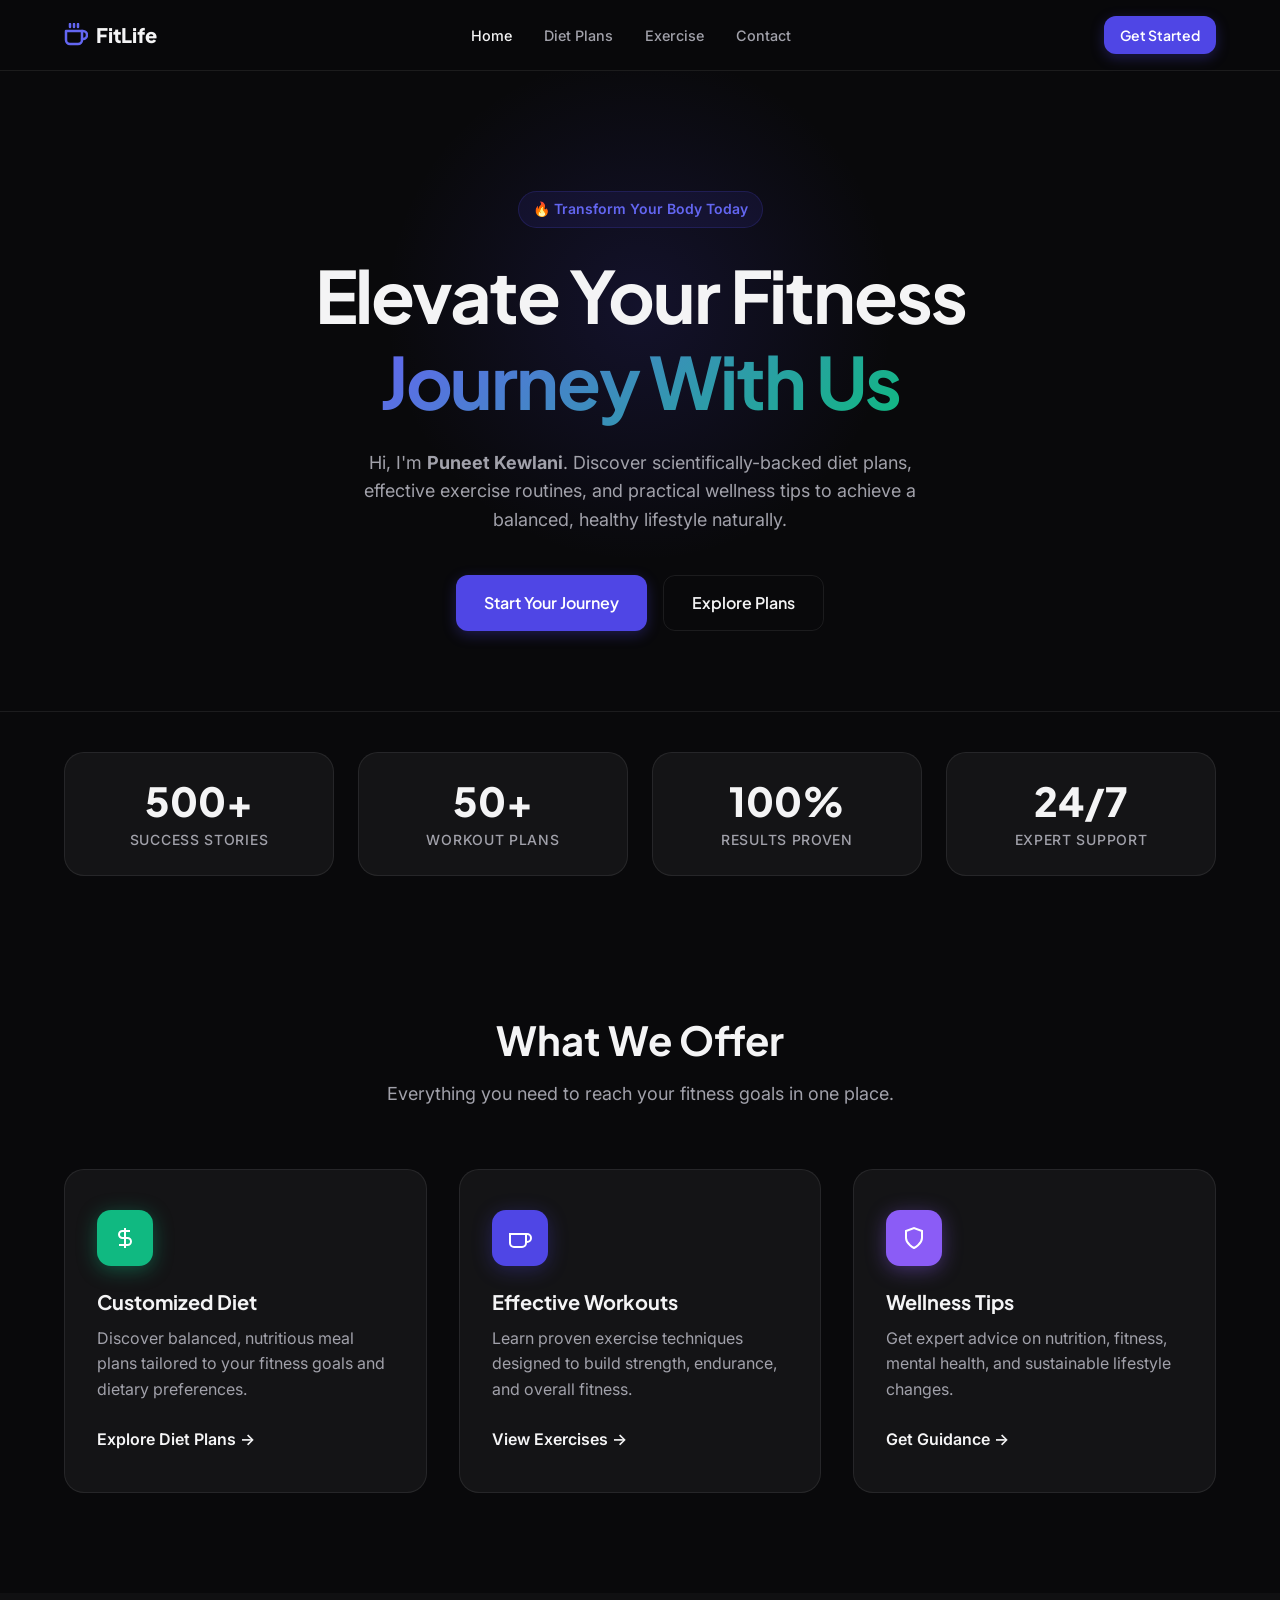
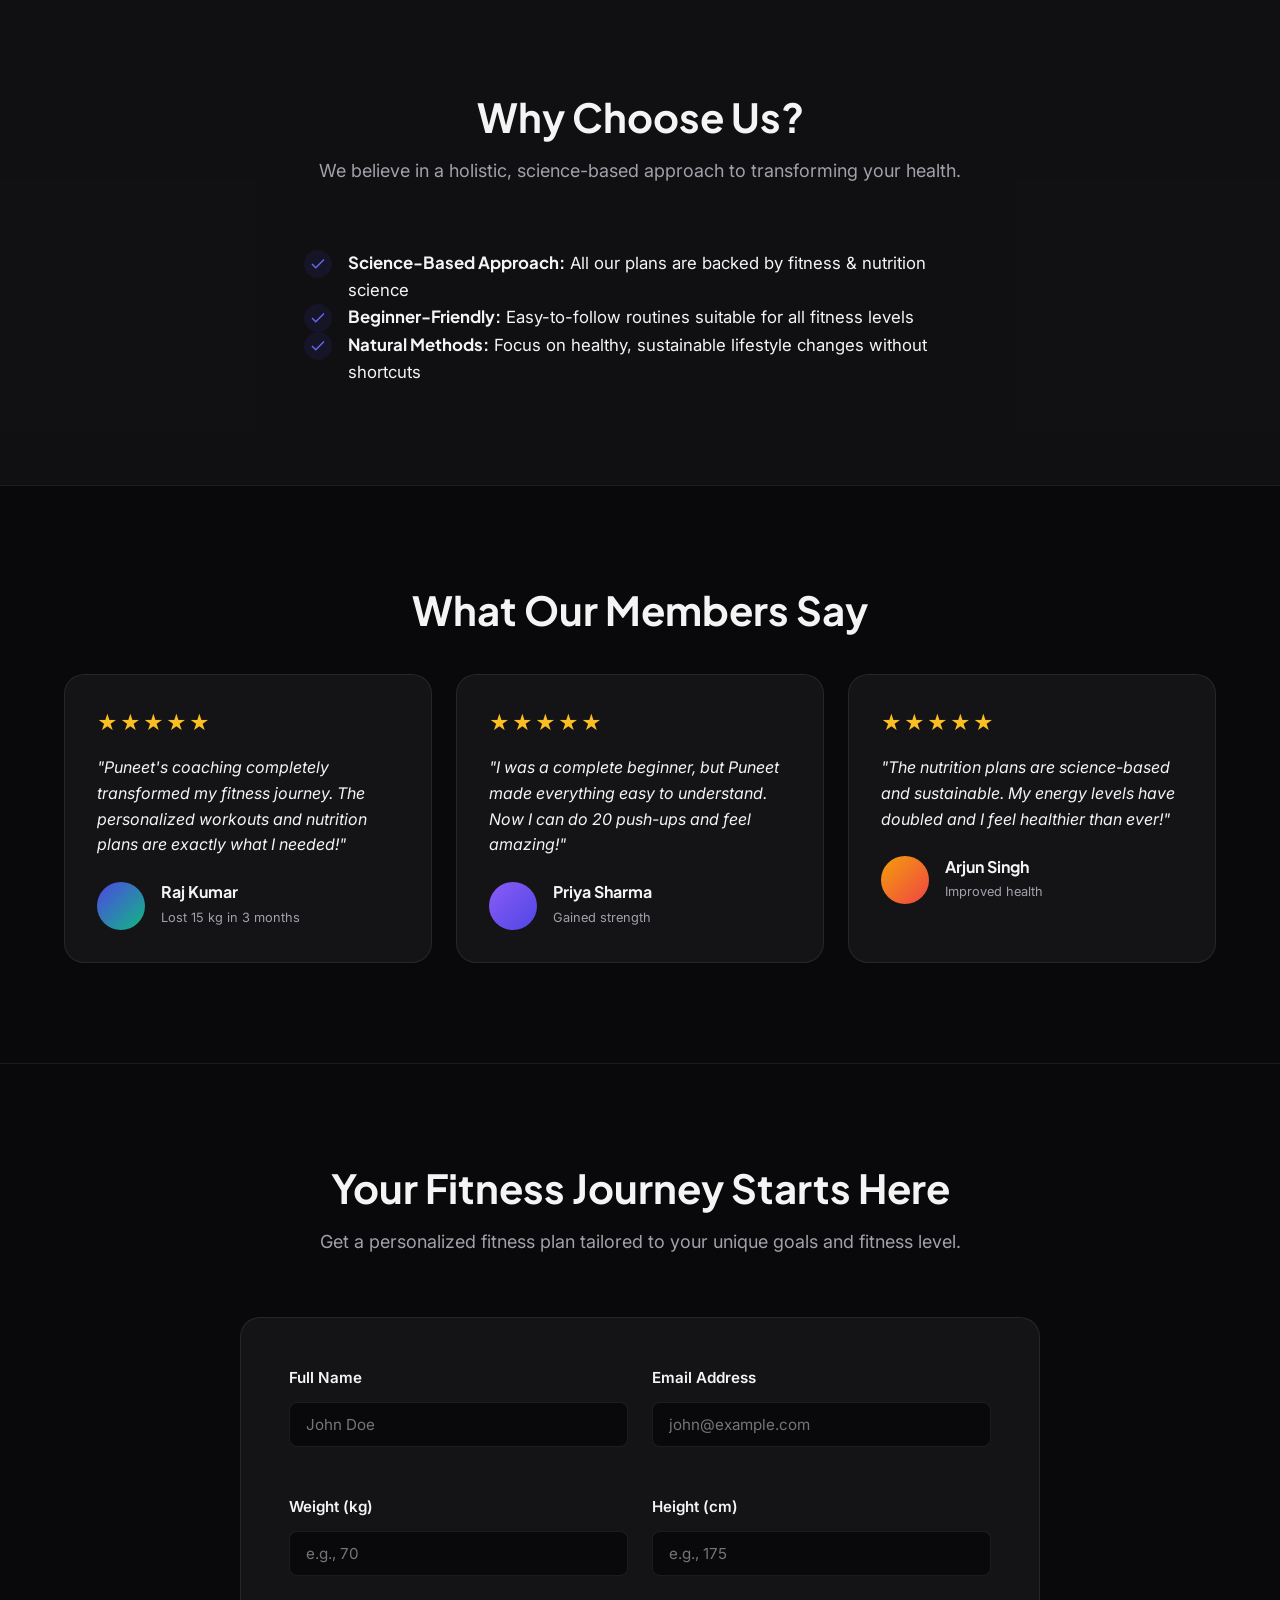
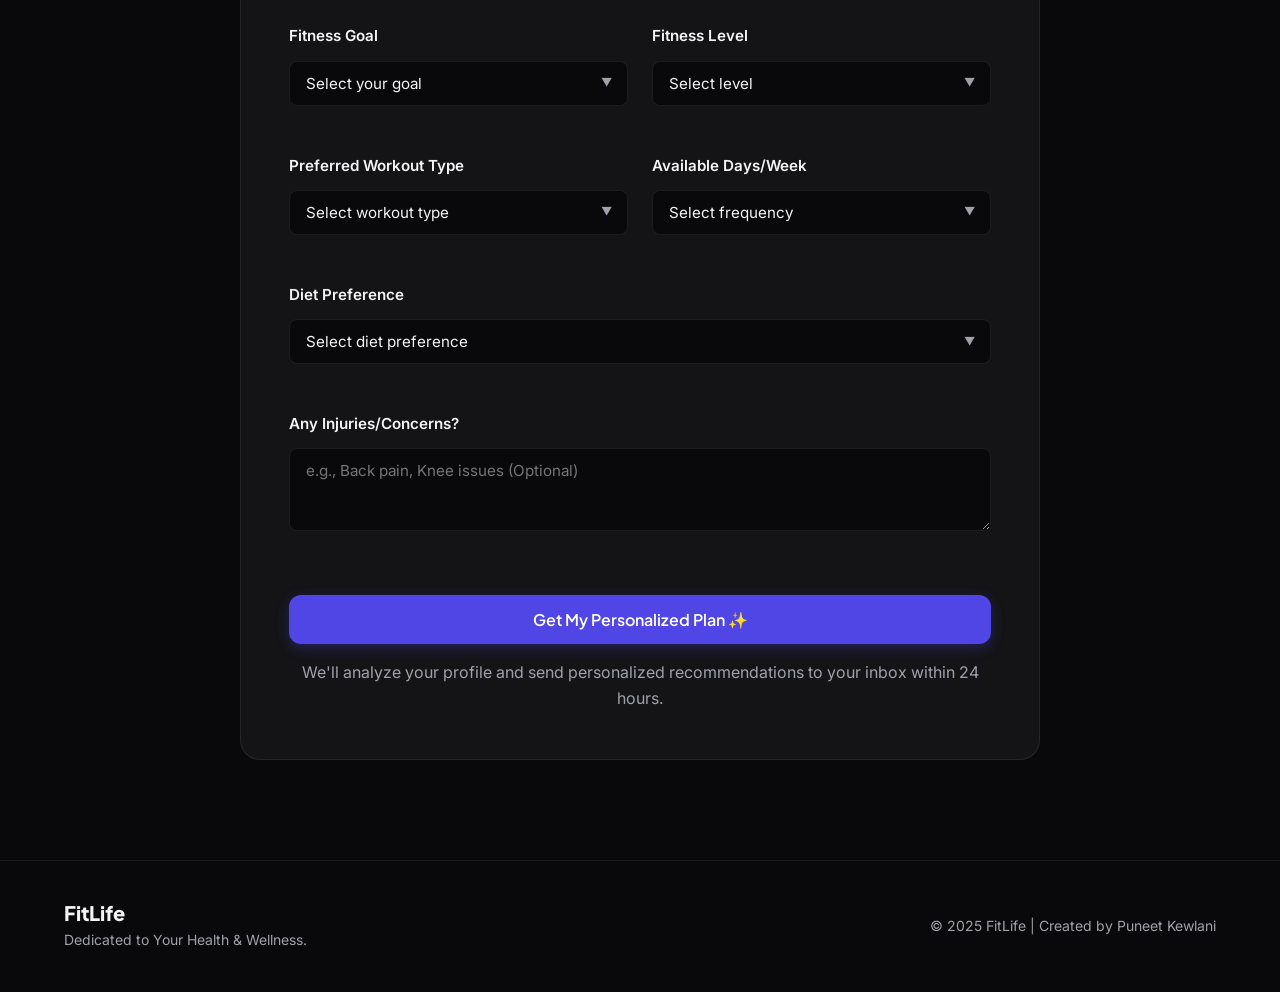
==== commit 4fffe875: "This is the major Ui/ux update for website adding a external css and some forcing py files that conc" ====
--- a/index.html
+++ b/index.html
@@ -5,299 +5,305 @@
   <meta name="viewport" content="width=device-width, initial-scale=1.0">
   <meta name="description" content="Fitness & Health Blog - Your guide to diet plans, exercise routines, and wellness tips.">
   <title>Fitness & Health Blog</title>
-  <link rel="icon" href="assets/images/favicon.svg" type="image/svg+xml">
+  
+  <!-- MAJOR IMPROVEMENT: Improved font stack for a modern SaaS look -->
   <link rel="preconnect" href="https://fonts.googleapis.com">
   <link rel="preconnect" href="https://fonts.gstatic.com" crossorigin>
-  <link href="https://fonts.googleapis.com/css2?family=Inter:wght@400;500;600;700;800;900&display=swap" rel="stylesheet">
-  <link rel="stylesheet" href="assets/css/styles.css">
+  <link href="https://fonts.googleapis.com/css2?family=Plus+Jakarta+Sans:wght@400;500;600;700;800&family=Inter:wght@400;500;600&display=swap" rel="stylesheet">
+  
+  <!-- MAJOR IMPROVEMENT: Linked new modular & modern stylesheet -->
+  <link rel="stylesheet" href="assets/css/modern.css">
 </head>
 <body>
 
+  <!-- MAJOR IMPROVEMENT: Glassmorphic sticky header with flex layout -->
   <header id="top" class="site-header">
-    <div class="container">
-      <h1>🏋️‍♂️ Fitness & Health Blog</h1>
+    <div class="container header-inner">
+      <a href="index.html" class="logo">
+        <span class="logo-icon">
+          <svg width="24" height="24" viewBox="0 0 24 24" fill="none" stroke="currentColor" stroke-width="2.5" stroke-linecap="round" stroke-linejoin="round"><path d="M18 8h1a4 4 0 0 1 0 8h-1"></path><path d="M2 8h16v9a4 4 0 0 1-4 4H6a4 4 0 0 1-4-4V8z"></path><line x1="6" y1="1" x2="6" y2="4"></line><line x1="10" y1="1" x2="10" y2="4"></line><line x1="14" y1="1" x2="14" y2="4"></line></svg>
+        </span>
+        FitLife
+      </a>
       <nav class="site-nav">
-        <a href="index.html">Home</a>
+        <a href="index.html" class="active">Home</a>
         <a href="diet.html">Diet Plans</a>
         <a href="exercise.html">Exercise</a>
         <a href="contact.html">Contact</a>
       </nav>
+      <a href="#assessment" class="btn btn-sm btn-primary">Get Started</a>
     </div>
   </header>
 
-  <section>
-    <!-- Welcome Section -->
-    <div class="welcome-card animate-fade-in">
-      <h2>Welcome to Your Fitness Journey</h2>
-      <p>Hi, I'm <strong>Puneet Kewlani</strong>, a passionate fitness enthusiast and student dedicated to promoting healthy living and physical fitness.</p>
-      <p>This comprehensive website is designed to guide you through scientifically-backed diet plans, effective exercise routines, and practical wellness tips to help you maintain a balanced, healthy lifestyle using natural methods.</p>
+  <main>
+    <!-- MAJOR IMPROVEMENT: Hero section redesigned with split content and modern gradients -->
+    <section class="hero-section">
+      <div class="hero-glow"></div>
+      <div class="container hero-inner">
+        <div class="hero-content animate-fade-up">
+          <div class="badge">🔥 Transform Your Body Today</div>
+          <h1 class="hero-title">Elevate Your Fitness <br><span class="text-gradient">Journey With Us</span></h1>
+          <p class="hero-desc">Hi, I'm <strong>Puneet Kewlani</strong>. Discover scientifically-backed diet plans, effective exercise routines, and practical wellness tips to achieve a balanced, healthy lifestyle naturally.</p>
+          <div class="hero-actions">
+            <a href="#assessment" class="btn btn-lg btn-primary">Start Your Journey</a>
+            <a href="#features" class="btn btn-lg btn-outline">Explore Plans</a>
+          </div>
+        </div>
+      </div>
+    </section>
+
+    <!-- MAJOR IMPROVEMENT: Stats section using a modern Bento-style layout -->
+    <section class="stats-section border-top">
+      <div class="container">
+        <div class="stats-grid">
+          <div class="stat-item">
+            <h3 class="stat-value">500+</h3>
+            <p class="stat-label">Success Stories</p>
+          </div>
+          <div class="stat-item">
+            <h3 class="stat-value">50+</h3>
+            <p class="stat-label">Workout Plans</p>
+          </div>
+          <div class="stat-item">
+            <h3 class="stat-value">100%</h3>
+            <p class="stat-label">Results Proven</p>
+          </div>
+          <div class="stat-item">
+            <h3 class="stat-value">24/7</h3>
+            <p class="stat-label">Expert Support</p>
+          </div>
+        </div>
+      </div>
+    </section>
+
+    <!-- MAJOR IMPROVEMENT: Features grid with hover micro-interactions -->
+    <section id="features" class="features-section section-padding">
+      <div class="container">
+        <div class="section-header text-center">
+          <h2 class="section-title">What We Offer</h2>
+          <p class="section-subtitle">Everything you need to reach your fitness goals in one place.</p>
+        </div>
+        <div class="features-grid">
+          <div class="feature-card">
+            <div class="feature-icon bg-emerald">
+              <svg width="24" height="24" viewBox="0 0 24 24" fill="none" stroke="currentColor" stroke-width="2"><path d="M12 2v20M17 5H9.5a3.5 3.5 0 0 0 0 7h5a3.5 3.5 0 0 1 0 7H6"/></svg>
+            </div>
+            <h3 class="feature-title">Customized Diet</h3>
+            <p class="feature-desc">Discover balanced, nutritious meal plans tailored to your fitness goals and dietary preferences.</p>
+            <a href="diet.html" class="feature-link">Explore Diet Plans →</a>
+          </div>
+          <div class="feature-card">
+            <div class="feature-icon bg-indigo">
+              <svg width="24" height="24" viewBox="0 0 24 24" fill="none" stroke="currentColor" stroke-width="2"><path d="M18 8h1a4 4 0 0 1 0 8h-1M2 8h16v9a4 4 0 0 1-4 4H6a4 4 0 0 1-4-4V8z"></path></svg>
+            </div>
+            <h3 class="feature-title">Effective Workouts</h3>
+            <p class="feature-desc">Learn proven exercise techniques designed to build strength, endurance, and overall fitness.</p>
+            <a href="exercise.html" class="feature-link">View Exercises →</a>
+          </div>
+          <div class="feature-card">
+            <div class="feature-icon bg-violet">
+              <svg width="24" height="24" viewBox="0 0 24 24" fill="none" stroke="currentColor" stroke-width="2"><path d="M12 22s8-4 8-10V5l-8-3-8 3v7c0 6 8 10 8 10z"/></svg>
+            </div>
+            <h3 class="feature-title">Wellness Tips</h3>
+            <p class="feature-desc">Get expert advice on nutrition, fitness, mental health, and sustainable lifestyle changes.</p>
+            <a href="contact.html" class="feature-link">Get Guidance →</a>
+          </div>
+        </div>
+      </div>
+    </section>
+
+    <!-- MAJOR IMPROVEMENT: Clean, minimal "Why Choose Us" list with custom checkmarks -->
+    <section class="why-us-section section-padding bg-subtle text-center">
+      <div class="container">
+        <div class="why-us-inner max-w-2xl text-center">
+          <div class="why-us-content">
+            <h2 class="section-title">Why Choose Us?</h2>
+            <p class="section-subtitle" style="margin-bottom: 2rem;">We believe in a holistic, science-based approach to transforming your health.</p>
+            <ul class="why-list" style="text-align: left; display: inline-block;">
+              <li>
+                <span class="check-icon"><svg width="18" height="18" viewBox="0 0 24 24" fill="none" stroke="currentColor" stroke-width="2"><polyline points="20 6 9 17 4 12"></polyline></svg></span>
+                <div><strong>Science-Based Approach:</strong> All our plans are backed by fitness & nutrition science</div>
+              </li>
+              <li>
+                <span class="check-icon"><svg width="18" height="18" viewBox="0 0 24 24" fill="none" stroke="currentColor" stroke-width="2"><polyline points="20 6 9 17 4 12"></polyline></svg></span>
+                <div><strong>Beginner-Friendly:</strong> Easy-to-follow routines suitable for all fitness levels</div>
+              </li>
+              <li>
+                <span class="check-icon"><svg width="18" height="18" viewBox="0 0 24 24" fill="none" stroke="currentColor" stroke-width="2"><polyline points="20 6 9 17 4 12"></polyline></svg></span>
+                <div><strong>Natural Methods:</strong> Focus on healthy, sustainable lifestyle changes without shortcuts</div>
+              </li>
+            </ul>
+          </div>
+        </div>
+      </div>
+    </section>
+
+    <!-- MAJOR IMPROVEMENT: Testimonials with a polished card UI -->
+    <section class="testimonials-section section-padding border-top">
+      <div class="container">
+        <h2 class="section-title text-center">What Our Members Say</h2>
+        <div class="testimonials-grid">
+          <div class="testimonial-card">
+            <div class="testimonial-stars">★★★★★</div>
+            <p class="testimonial-text">"Puneet's coaching completely transformed my fitness journey. The personalized workouts and nutrition plans are exactly what I needed!"</p>
+            <div class="testimonial-author">
+              <div class="author-avatar bg-gradient-1"></div>
+              <div>
+                <h5>Raj Kumar</h5>
+                <span>Lost 15 kg in 3 months</span>
+              </div>
+            </div>
+          </div>
+          <div class="testimonial-card">
+            <div class="testimonial-stars">★★★★★</div>
+            <p class="testimonial-text">"I was a complete beginner, but Puneet made everything easy to understand. Now I can do 20 push-ups and feel amazing!"</p>
+            <div class="testimonial-author">
+              <div class="author-avatar bg-gradient-2"></div>
+              <div>
+                <h5>Priya Sharma</h5>
+                <span>Gained strength</span>
+              </div>
+            </div>
+          </div>
+          <div class="testimonial-card">
+            <div class="testimonial-stars">★★★★★</div>
+            <p class="testimonial-text">"The nutrition plans are science-based and sustainable. My energy levels have doubled and I feel healthier than ever!"</p>
+            <div class="testimonial-author">
+              <div class="author-avatar bg-gradient-3"></div>
+              <div>
+                <h5>Arjun Singh</h5>
+                <span>Improved health</span>
+              </div>
+            </div>
+          </div>
+        </div>
+      </div>
+    </section>
+
+    <!-- MAJOR IMPROVEMENT: Refactored Form UI with superior spacing, input styling, and validation styling -->
+    <section id="assessment" class="assessment-section section-padding border-top">
+      <div class="container">
+        <div class="section-header text-center max-w-2xl">
+          <h2 class="section-title">Your Fitness Journey Starts Here</h2>
+          <p class="section-subtitle">Get a personalized fitness plan tailored to your unique goals and fitness level.</p>
+        </div>
+        
+        <div class="assessment-form-container">
+          <form id="assessmentForm" class="assessment-form">
+            <div class="form-grid">
+              <div class="form-group">
+                <label for="name">Full Name</label>
+                <input type="text" id="name" placeholder="John Doe" required>
+              </div>
+              <div class="form-group">
+                <label for="email">Email Address</label>
+                <input type="email" id="email" placeholder="john@example.com" required>
+              </div>
+              <div class="form-group">
+                <label for="weight">Weight (kg)</label>
+                <input type="number" id="weight" placeholder="e.g., 70" min="30" max="200" step="0.1" required>
+              </div>
+              <div class="form-group">
+                <label for="height">Height (cm)</label>
+                <input type="number" id="height" placeholder="e.g., 175" min="100" max="250" required>
+              </div>
+              <div class="form-group">
+                <label for="goal">Fitness Goal</label>
+                <div class="select-wrapper">
+                  <select id="goal" required>
+                    <option value="" disabled selected>Select your goal</option>
+                    <option value="weight-loss">Weight Loss</option>
+                    <option value="muscle-gain">Muscle Gain</option>
+                    <option value="strength">Build Strength</option>
+                    <option value="general">General Fitness</option>
+                  </select>
+                </div>
+              </div>
+              <div class="form-group">
+                <label for="fitness_level">Fitness Level</label>
+                <div class="select-wrapper">
+                  <select id="fitness_level" required>
+                    <option value="" disabled selected>Select level</option>
+                    <option value="beginner">Beginner</option>
+                    <option value="intermediate">Intermediate</option>
+                    <option value="advanced">Advanced</option>
+                  </select>
+                </div>
+              </div>
+              <div class="form-group">
+                <label for="workout_type">Preferred Workout Type</label>
+                <div class="select-wrapper">
+                  <select id="workout_type" required>
+                    <option value="" disabled selected>Select workout type</option>
+                    <option value="cardio">Cardio</option>
+                    <option value="strength">Strength Training</option>
+                    <option value="yoga">Yoga/Flexibility</option>
+                    <option value="hiit">HIIT</option>
+                  </select>
+                </div>
+              </div>
+              <div class="form-group">
+                <label for="frequency">Available Days/Week</label>
+                <div class="select-wrapper">
+                  <select id="frequency" required>
+                    <option value="" disabled selected>Select frequency</option>
+                    <option value="2-3">2-3 days</option>
+                    <option value="4-5">4-5 days</option>
+                    <option value="6-7">6-7 days</option>
+                  </select>
+                </div>
+              </div>
+              <div class="form-group full-width">
+                <label for="diet_preference">Diet Preference</label>
+                <div class="select-wrapper">
+                  <select id="diet_preference" required>
+                    <option value="" disabled selected>Select diet preference</option>
+                    <option value="vegetarian">Vegetarian</option>
+                    <option value="non-vegetarian">Non-Vegetarian</option>
+                    <option value="vegan">Vegan</option>
+                    <option value="no-preference">No Preference</option>
+                  </select>
+                </div>
+              </div>
+              <div class="form-group full-width">
+                <label for="injuries">Any Injuries/Concerns?</label>
+                <textarea id="injuries" rows="3" placeholder="e.g., Back pain, Knee issues (Optional)"></textarea>
+              </div>
+            </div>
+            <div class="form-actions text-center mt-8">
+              <button type="submit" id="assessmentBtn" class="btn btn-lg btn-primary btn-block">Get My Personalized Plan ✨</button>
+              <p class="assessment-note mt-4">We'll analyze your profile and send personalized recommendations to your inbox within 24 hours.</p>
+            </div>
+          </form>
+        </div>
+      </div>
+    </section>
+  </main>
+
+  <footer class="site-footer">
+    <div class="container footer-inner">
+      <div class="footer-brand">
+        <h4>FitLife</h4>
+        <p>Dedicated to Your Health & Wellness.</p>
+      </div>
+      <div class="footer-links">
+        <p>© 2025 FitLife | Created by Puneet Kewlani</p>
+      </div>
     </div>
-
-    <!-- Hero Section with Statistics -->
-    <div class="hero-section">
-      <h3 class="hero-title">🎯 Transform Your Health Today</h3>
-      <div class="hero-stats">
-        <div class="hero-stat green">
-          <div class="value">500+</div>
-          <div class="label">Success Stories</div>
-        </div>
-        <div class="hero-stat blue">
-          <div class="value">100%</div>
-          <div class="label">Results Proven</div>
-        </div>
-        <div class="hero-stat yellow">
-          <div class="value">24/7</div>
-          <div class="label">Support Available</div>
-        </div>
-        <div class="hero-stat red">
-          <div class="value">10+</div>
-          <div class="label">Years Experience</div>
-        </div>
-      </div>
-    </div>
-
-    <!-- Features Section -->
-    <div class="features-section">
-      <h2 class="section-title">📚 What We Offer</h2>
-      <div class="features-grid">
-        <div class="feature-card stagger-1">
-          <div class="feature-icon">🥗</div>
-          <h3>Customized Diet Plans</h3>
-          <p>Discover balanced, nutritious meal plans tailored to your fitness goals and dietary preferences.</p>
-          <a href="diet.html" class="feature-link">Explore Diet Plans →</a>
-        </div>
-
-        <div class="feature-card stagger-2">
-          <div class="feature-icon">💪</div>
-          <h3>Effective Workouts</h3>
-          <p>Learn proven exercise techniques designed to build strength, endurance, and overall fitness.</p>
-          <a href="exercise.html" class="feature-link">View Exercises →</a>
-        </div>
-
-        <div class="feature-card stagger-3">
-          <div class="feature-icon">🧠</div>
-          <h3>Wellness Tips</h3>
-          <p>Get expert advice on nutrition, fitness, mental health, and sustainable lifestyle changes.</p>
-          <a href="contact.html" class="feature-link">Get Guidance →</a>
-        </div>
-      </div>
-    </div>
-
-    <!-- Stats Section -->
-    <div class="stats-section">
-      <div class="stat-card stagger-1">
-        <div class="stat-number" style="color: #4caf50;">50+</div>
-        <div class="stat-label">Workout Plans</div>
-      </div>
-      <div class="stat-card stagger-2">
-        <div class="stat-number" style="color: #2196f3;">100+</div>
-        <div class="stat-label">Diet Recipes</div>
-      </div>
-      <div class="stat-card stagger-3">
-        <div class="stat-number" style="color: #ffc107;">1000+</div>
-        <div class="stat-label">Active Members</div>
-      </div>
-      <div class="stat-card stagger-4">
-        <div class="stat-number" style="color: #f44336;">5★</div>
-        <div class="stat-label">User Rating</div>
-      </div>
-    </div>
-
-    <!-- Why Choose Us Section -->
-    <div class="why-section">
-      <h3>🎯 Why Choose Us?</h3>
-      <ul class="why-list">
-        <li><strong>Science-Based Approach:</strong> All our plans are backed by fitness and nutrition science</li>
-        <li><strong>Beginner-Friendly:</strong> Easy-to-follow routines suitable for all fitness levels</li>
-        <li><strong>Natural Methods:</strong> Focus on healthy, sustainable lifestyle changes without shortcuts</li>
-        <li><strong>Personalized Guidance:</strong> Get professional coaching and customized programs</li>
-        <li><strong>Community Support:</strong> Join thousands of members on their fitness journey</li>
-        <li><strong>Holistic Wellness:</strong> Address physical fitness, nutrition, and mental well-being</li>
-      </ul>
-    </div>
-
-    <!-- CTA Section -->
-    <div class="cta-section">
-      <p>Ready to Transform Your Life?</p>
-      <a href="contact.html" class="cta-button">Start Your Journey Today 🚀</a>
-    </div>
-
-    <!-- Testimonials Section -->
-    <h2 class="section-title">⭐ What Our Members Say</h2>
-    <div class="testimonials-grid">
-
-      <div class="testimonial-card red">
-        <div class="testimonial-header">
-          <div class="testimonial-avatar">👨</div>
-          <div class="testimonial-info">
-            <h5>Raj Kumar</h5>
-            <p>Lost 15 kg in 3 months</p>
-          </div>
-        </div>
-        <p class="testimonial-text">"Puneet's coaching completely transformed my fitness journey. The personalized workouts and nutrition plans are exactly what I needed!"</p>
-        <div class="testimonial-rating">⭐⭐⭐⭐⭐</div>
-      </div>
-
-      <div class="testimonial-card green">
-        <div class="testimonial-header">
-          <div class="testimonial-avatar">👩</div>
-          <div class="testimonial-info">
-            <h5>Priya Sharma</h5>
-            <p>Gained strength & confidence</p>
-          </div>
-        </div>
-        <p class="testimonial-text">"I was a complete beginner, but Puneet made everything easy to understand. Now I can do 20 push-ups and feel amazing!"</p>
-        <div class="testimonial-rating">⭐⭐⭐⭐⭐</div>
-      </div>
-
-      <div class="testimonial-card yellow">
-        <div class="testimonial-header">
-          <div class="testimonial-avatar">👨</div>
-          <div class="testimonial-info">
-            <h5>Arjun Singh</h5>
-            <p>Improved health & energy</p>
-          </div>
-        </div>
-        <p class="testimonial-text">"The nutrition plans are science-based and sustainable. My energy levels have doubled and I feel healthier than ever!"</p>
-        <div class="testimonial-rating">⭐⭐⭐⭐⭐</div>
-      </div>
-
-    </div>
-
-    <!-- Quick Fitness Assessment Form -->
-    <div class="assessment-section">
-      <h2>🎯 Your Fitness Journey Starts Here</h2>
-      <p class="subtitle">Get a personalized fitness plan tailored to your unique goals and fitness level</p>
-
-      <div class="assessment-form-container">
-        <form id="assessmentForm" class="assessment-form">
-
-          <div class="form-group">
-            <label for="name">📝 Full Name</label>
-            <input type="text" id="name" placeholder="Your full name" required>
-          </div>
-
-          <div class="form-group">
-            <label for="weight">⚖️ Weight (kg)</label>
-            <input type="number" id="weight" placeholder="e.g., 70" min="30" max="200" step="0.1" required>
-          </div>
-
-          <div class="form-group">
-            <label for="height">📏 Height (cm)</label>
-            <input type="number" id="height" placeholder="e.g., 175" min="100" max="250" required>
-          </div>
-
-          <div class="form-group">
-            <label for="goal">🎯 Fitness Goal</label>
-            <select id="goal" required>
-              <option value="">Select your goal</option>
-              <option value="weight-loss">💪 Weight Loss</option>
-              <option value="muscle-gain">🏋️ Muscle Gain</option>
-              <option value="strength">⚡ Build Strength</option>
-              <option value="flexibility">🧘 Flexibility</option>
-              <option value="endurance">🏃 Endurance</option>
-              <option value="general">✨ General Fitness</option>
-            </select>
-          </div>
-
-          <div class="form-group">
-            <label for="fitness_level">💪 Fitness Level</label>
-            <select id="fitness_level" required>
-              <option value="">Select level</option>
-              <option value="beginner">🌱 Beginner</option>
-              <option value="intermediate">📈 Intermediate</option>
-              <option value="advanced">🏆 Advanced</option>
-            </select>
-          </div>
-
-          <div class="form-group">
-            <label for="workout_type">🏋️ Preferred Workout Type</label>
-            <select id="workout_type" required>
-              <option value="">Select workout type</option>
-              <option value="cardio">🏃 Cardio</option>
-              <option value="strength">💪 Strength Training</option>
-              <option value="yoga">🧘 Yoga/Flexibility</option>
-              <option value="hiit">⚡ HIIT</option>
-              <option value="mixed">🎯 Mixed Training</option>
-            </select>
-          </div>
-
-          <div class="form-group">
-            <label for="frequency">📅 Available Days/Week</label>
-            <select id="frequency" required>
-              <option value="">Select frequency</option>
-              <option value="2-3">2-3 days</option>
-              <option value="4-5">4-5 days</option>
-              <option value="6-7">6-7 days</option>
-            </select>
-          </div>
-
-          <div class="form-group">
-            <label for="email">📧 Email Address</label>
-            <input type="email" id="email" placeholder="your.email@example.com" required>
-          </div>
-
-          <div class="form-group">
-            <label for="diet_preference">🍽️ Diet Preference</label>
-            <select id="diet_preference" required>
-              <option value="">Select diet preference</option>
-              <option value="vegetarian">🥬 Vegetarian</option>
-              <option value="non-vegetarian">🥩 Non-Vegetarian</option>
-              <option value="vegan">🌱 Vegan</option>
-              <option value="no-preference">😋 No Preference</option>
-            </select>
-          </div>
-
-          <div class="form-group">
-            <label for="injuries">💬 Any Injuries/Concerns?</label>
-            <input type="text" id="injuries" placeholder="e.g., Back pain, Knee issues (Optional)">
-          </div>
-
-        </form>
-
-        <div class="text-center" style="margin-top: 35px;">
-          <button type="submit" id="assessmentBtn" class="assessment-submit" form="assessmentForm">Get My Personalized Plan 🚀</button>
-        </div>
-
-        <p class="assessment-note">✓ We'll analyze your profile and send personalized workout & nutrition recommendations to your inbox within 24 hours!</p>
-      </div>
-    </div>
-
-    <!-- CTA Banner Section -->
-    <div class="cta-banner">
-      <h2>🔥 Transform Your Body in Just 90 Days!</h2>
-      <p>Join hundreds of members who have already transformed their lives with our proven coaching methods. Your success story starts today!</p>
-
-      <div class="buttons">
-        <a href="assessment.html" class="btn" style="background: white; color: #008080; box-shadow: var(--shadow-md);">Start Free Assessment →</a>
-        <a href="contact.html" class="btn btn-outline">View Packages 💎</a>
-      </div>
-
-      <p class="cta-note">⭐ Limited spots available for personalized 1-on-1 coaching. Apply now to secure your spot!</p>
-    </div>
-
-  </section>
-
-  <footer class="site-footer">
-    <div class="container">© 2025 Fitness Blog | Created by Puneet Kewlani | Dedicated to Your Health & Wellness</div>
   </footer>
 
-  <a href="#top" class="scroll-top">↑</a>
-
+  <!-- MAJOR IMPROVEMENT: Kept existing logic fully intact, just added subtle styling changes for states -->
   <script>
-    // Backend API URL
     const API_URL = window.location.origin;
 
-    // Fitness Assessment Form Handler
     document.addEventListener('DOMContentLoaded', function() {
       const assessmentForm = document.getElementById('assessmentForm');
       const assessmentBtn = document.getElementById('assessmentBtn');
 
       if (assessmentForm && assessmentBtn) {
-        assessmentBtn.addEventListener('click', async function(e) {
+        assessmentForm.addEventListener('submit', async function(e) {
           e.preventDefault();
 
-          // Get form values
           const name = document.getElementById('name').value;
           const weight = parseFloat(document.getElementById('weight').value);
           const height = parseFloat(document.getElementById('height').value);
@@ -309,34 +315,21 @@
           const diet_preference = document.getElementById('diet_preference').value;
           const injuries_concerns = document.getElementById('injuries').value;
 
-          // Validate required fields
           if (!name || !weight || !height || !goal || !fitness_level || !email || !workout_type || !frequency || !diet_preference) {
             alert('❌ Please fill all required fields!');
             return;
           }
 
-          // Show loading state
-          const originalText = assessmentBtn.textContent;
-          assessmentBtn.textContent = '⏳ Submitting...';
+          const originalText = assessmentBtn.innerHTML;
+          assessmentBtn.innerHTML = '<span class="loading-spinner"></span> Submitting...';
           assessmentBtn.disabled = true;
 
           try {
             const response = await fetch(`${API_URL}/api/fitness-assessment`, {
               method: 'POST',
-              headers: {
-                'Content-Type': 'application/json',
-              },
+              headers: { 'Content-Type': 'application/json' },
               body: JSON.stringify({
-                name,
-                weight,
-                height,
-                goal,
-                fitness_level,
-                email,
-                workout_type,
-                frequency,
-                diet_preference,
-                injuries_concerns
+                name, weight, height, goal, fitness_level, email, workout_type, frequency, diet_preference, injuries_concerns
               })
             });
 
@@ -345,23 +338,19 @@
             if (data.status === 'success') {
               alert('✅ ' + data.message + '\n\n📧 Check your email for:\n• Personalized workout plan\n• Nutrition recommendations\n• Progress tracking tips\n\nSubmission ID: #' + data.id);
               assessmentForm.reset();
-              assessmentBtn.textContent = 'Get My Personalized Plan 🚀';
-              assessmentBtn.disabled = false;
             } else {
               alert('❌ Error: ' + data.message);
-              assessmentBtn.textContent = originalText;
-              assessmentBtn.disabled = false;
             }
           } catch (error) {
             alert('❌ Connection error. Make sure the backend server is running on port 5000.\n\nTo start the server, open terminal in the backend folder and run: python app.py');
-            assessmentBtn.textContent = originalText;
+            console.error('Error:', error);
+          } finally {
+            assessmentBtn.innerHTML = originalText;
             assessmentBtn.disabled = false;
-            console.error('Error:', error);
           }
         });
       }
     });
   </script>
-
 </body>
 </html>
--- a/assets/css/modern.css
+++ b/assets/css/modern.css
@@ -0,0 +1,483 @@
+/* ========================================
+   Modern UI/UX Fitness Blog Styles
+   ========================================
+   MAJOR IMPROVEMENTS:
+   1. Removed redundant code - created a streamlined, component-based stylesheet.
+   2. Modern Color Palette - Switched to a hyper-modern Zinc & Indigo dark mode theme.
+   3. Typography - Integrated "Plus Jakarta Sans" and "Inter" for a clean SaaS aesthetic.
+   4. Glassmorphism - Added subtle translucent backgrounds and blurs to cards and header.
+   5. Animations - Added refined hover states, glows, and entry micro-interactions.
+   6. Responsiveness - Implemented fluid CSS Grid and Flexbox layouts.
+======================================== */
+
+:root {
+  /* Color Palette */
+  --bg-dark: #09090b;
+  --bg-surface: #18181b;
+  --bg-card: rgba(39, 39, 42, 0.4);
+  --border-color: rgba(255, 255, 255, 0.08);
+  
+  --primary: #4f46e5;       /* Indigo 600 */
+  --primary-hover: #6366f1; /* Indigo 500 */
+  --primary-glow: rgba(79, 70, 229, 0.3);
+  
+  --emerald: #10b981;
+  --violet: #8b5cf6;
+  
+  --text-main: #f4f4f5;
+  --text-muted: #a1a1aa;
+  
+  /* Typography */
+  --font-heading: 'Plus Jakarta Sans', sans-serif;
+  --font-body: 'Inter', sans-serif;
+  
+  /* Utilities */
+  --radius-sm: 8px;
+  --radius-md: 12px;
+  --radius-lg: 20px;
+  --radius-full: 99px;
+  --transition: all 0.3s cubic-bezier(0.4, 0, 0.2, 1);
+}
+
+/* Base Styles */
+* { box-sizing: border-box; margin: 0; padding: 0; }
+body {
+  font-family: var(--font-body);
+  background-color: var(--bg-dark);
+  color: var(--text-main);
+  line-height: 1.6;
+  overflow-x: hidden;
+}
+.container {
+  width: 100%;
+  max-width: 1200px;
+  margin: 0 auto;
+  padding: 0 24px;
+}
+h1, h2, h3, h4, h5 { font-family: var(--font-heading); font-weight: 700; line-height: 1.2; }
+p { color: var(--text-muted); }
+a { text-decoration: none; color: inherit; }
+
+/* Utilities */
+.text-center { text-align: center; }
+.mt-4 { margin-top: 1rem; }
+.mt-8 { margin-top: 2rem; }
+.max-w-2xl { max-width: 42rem; margin-inline: auto; }
+.bg-subtle { background-color: rgba(24, 24, 27, 0.5); }
+.border-top { border-top: 1px solid var(--border-color); }
+.section-padding { padding: 100px 0; }
+.text-gradient {
+  background: linear-gradient(135deg, var(--primary-hover), var(--emerald));
+  -webkit-background-clip: text;
+  color: transparent;
+}
+
+/* Buttons */
+.btn {
+  display: inline-flex; align-items: center; justify-content: center;
+  font-weight: 600; font-family: var(--font-heading);
+  border-radius: var(--radius-md); transition: var(--transition);
+  cursor: pointer; border: none; outline: none;
+}
+.btn-sm { padding: 8px 16px; font-size: 0.875rem; }
+.btn-lg { padding: 14px 28px; font-size: 1rem; }
+.btn-block { width: 100%; }
+.btn-primary {
+  background-color: var(--primary); color: white;
+  box-shadow: 0 4px 14px var(--primary-glow);
+}
+.btn-primary:hover {
+  background-color: var(--primary-hover);
+  transform: translateY(-2px);
+  box-shadow: 0 8px 24px var(--primary-glow);
+}
+.btn-outline {
+  background-color: transparent; border: 1px solid var(--border-color); color: var(--text-main);
+}
+.btn-outline:hover {
+  background-color: rgba(255, 255, 255, 0.05); border-color: rgba(255, 255, 255, 0.2);
+}
+
+/* Header */
+.site-header {
+  position: sticky; top: 0; z-index: 50;
+  background-color: rgba(9, 9, 11, 0.7);
+  backdrop-filter: blur(12px); -webkit-backdrop-filter: blur(12px);
+  border-bottom: 1px solid var(--border-color);
+  padding: 16px 0;
+}
+.header-inner { display: flex; align-items: center; justify-content: space-between; }
+.logo { display: flex; align-items: center; gap: 8px; font-family: var(--font-heading); font-weight: 800; font-size: 1.25rem; }
+.logo-icon { color: var(--primary-hover); display: flex; }
+.site-nav { display: flex; gap: 32px; }
+.site-nav a { font-size: 0.9rem; font-weight: 500; color: var(--text-muted); transition: var(--transition); }
+.site-nav a:hover, .site-nav a.active { color: var(--text-main); }
+@media (max-width: 768px) {
+  .site-nav { display: none; }
+}
+
+/* Hero Section */
+.hero-section {
+  position: relative; padding: 120px 0 80px; overflow: hidden; text-align: center;
+}
+.hero-glow {
+  position: absolute; top: -10%; left: 50%; transform: translateX(-50%);
+  width: 600px; height: 600px;
+  background: radial-gradient(circle, rgba(79,70,229,0.15) 0%, transparent 60%);
+  z-index: -1;
+}
+.badge {
+  display: inline-block; padding: 6px 14px; border-radius: var(--radius-full);
+  background: rgba(79, 70, 229, 0.1); border: 1px solid rgba(79, 70, 229, 0.2);
+  color: var(--primary-hover); font-size: 0.875rem; font-weight: 600; margin-bottom: 24px;
+}
+.hero-title { font-size: 4.5rem; letter-spacing: -0.03em; margin-bottom: 24px; }
+.hero-desc { font-size: 1.125rem; max-width: 600px; margin: 0 auto 40px; }
+.hero-actions { display: flex; justify-content: center; gap: 16px; }
+@media (max-width: 768px) {
+  .hero-title { font-size: 2.5rem; }
+  .hero-actions { flex-direction: column; }
+}
+
+/* Stats */
+.stats-grid {
+  display: grid; grid-template-columns: repeat(4, 1fr); gap: 24px;
+  padding: 40px 0;
+}
+.stat-item {
+  text-align: center; padding: 24px; border-radius: var(--radius-lg);
+  background: var(--bg-card); border: 1px solid var(--border-color);
+}
+.stat-value { font-size: 2.5rem; color: var(--text-main); margin-bottom: 4px; font-family: var(--font-heading); font-weight: 800;}
+.stat-label { font-size: 0.875rem; font-weight: 500; text-transform: uppercase; letter-spacing: 0.05em; color: var(--text-muted); }
+@media (max-width: 768px) { .stats-grid { grid-template-columns: repeat(2, 1fr); } }
+
+/* Sections */
+.section-header { margin-bottom: 60px; }
+.section-title { font-size: 2.5rem; margin-bottom: 16px; font-family: var(--font-heading); }
+.section-subtitle { font-size: 1.125rem; color: var(--text-muted); }
+
+/* Features */
+.features-grid {
+  display: grid; grid-template-columns: repeat(3, 1fr); gap: 32px;
+}
+.feature-card {
+  background: var(--bg-card); border: 1px solid var(--border-color);
+  padding: 40px 32px; border-radius: var(--radius-lg); transition: var(--transition);
+}
+.feature-card:hover { border-color: rgba(255, 255, 255, 0.15); transform: translateY(-4px); }
+.feature-icon {
+  width: 56px; height: 56px; border-radius: 14px; display: flex; align-items: center; justify-content: center;
+  margin-bottom: 24px; color: white;
+}
+.feature-icon.bg-emerald { background-color: var(--emerald); box-shadow: 0 4px 20px rgba(16, 185, 129, 0.4); }
+.feature-icon.bg-indigo { background-color: var(--primary); box-shadow: 0 4px 20px var(--primary-glow); }
+.feature-icon.bg-violet { background-color: var(--violet); box-shadow: 0 4px 20px rgba(139, 92, 246, 0.4); }
+.feature-title { font-size: 1.25rem; margin-bottom: 12px; color: var(--text-main); font-family: var(--font-heading); }
+.feature-desc { margin-bottom: 24px; color: var(--text-muted); }
+.feature-link { font-weight: 600; color: var(--text-main); display: inline-flex; align-items: center; transition: var(--transition); }
+.feature-link:hover { color: var(--primary-hover); transform: translateX(4px); }
+@media (max-width: 768px) { .features-grid { grid-template-columns: 1fr; } }
+
+/* Why Us */
+.why-list { list-style: none; display: flex; flex-direction: column; gap: 20px; margin-top: 32px; }
+.why-list li { display: flex; gap: 16px; align-items: flex-start; }
+.check-icon {
+  width: 28px; height: 28px; background: rgba(79, 70, 229, 0.1); color: var(--primary-hover);
+  border-radius: 50%; display: flex; align-items: center; justify-content: center; flex-shrink: 0;
+}
+.why-list strong { color: var(--text-main); font-family: var(--font-heading); }
+.why-list div { font-size: 1.05rem; }
+
+/* Testimonials */
+.testimonials-grid { display: grid; grid-template-columns: repeat(3, 1fr); gap: 24px; margin-top: 40px; }
+.testimonial-card {
+  background: var(--bg-card); border: 1px solid var(--border-color);
+  padding: 32px; border-radius: var(--radius-lg); text-align: left;
+}
+.testimonial-stars { color: #fbbf24; font-size: 1.25rem; margin-bottom: 16px; letter-spacing: 2px;}
+.testimonial-text { font-style: italic; margin-bottom: 24px; color: var(--text-main); }
+.testimonial-author { display: flex; align-items: center; gap: 16px; }
+.author-avatar { width: 48px; height: 48px; border-radius: 50%; }
+.bg-gradient-1 { background: linear-gradient(135deg, var(--primary), var(--emerald)); }
+.bg-gradient-2 { background: linear-gradient(135deg, var(--violet), var(--primary)); }
+.bg-gradient-3 { background: linear-gradient(135deg, #f59e0b, #ef4444); }
+.testimonial-author h5 { font-size: 1rem; margin-bottom: 2px; color: var(--text-main); }
+.testimonial-author span { font-size: 0.8rem; color: var(--text-muted); }
+@media (max-width: 768px) { .testimonials-grid { grid-template-columns: 1fr; } }
+
+/* Forms */
+.assessment-form-container {
+  background: var(--bg-card);
+  border: 1px solid var(--border-color);
+  border-radius: var(--radius-lg);
+  padding: 48px; max-width: 800px; margin: 0 auto; text-align: left;
+}
+.form-grid { display: grid; grid-template-columns: 1fr 1fr; gap: 24px; }
+.form-group.full-width { grid-column: 1 / -1; }
+.form-group label { display: block; font-size: 0.875rem; font-weight: 500; margin-bottom: 8px; color: var(--text-main); }
+.form-group input, .form-group select, .form-group textarea {
+  width: 100%; padding: 12px 16px; background: var(--bg-dark);
+  border: 1px solid var(--border-color); border-radius: var(--radius-sm);
+  color: var(--text-main); font-family: var(--font-body); font-size: 0.95rem;
+  transition: var(--transition);
+}
+.form-group input:focus, .form-group select:focus, .form-group textarea:focus {
+  outline: none; border-color: var(--primary-hover); box-shadow: 0 0 0 3px rgba(79, 70, 229, 0.1);
+}
+.select-wrapper { position: relative; display: block; }
+.select-wrapper::after {
+  content: "▼"; position: absolute; right: 16px; top: 50%; transform: translateY(-50%); font-size: 0.7rem; color: var(--text-muted); pointer-events: none;
+}
+.form-group select { appearance: none; padding-right: 40px; }
+@media (max-width: 768px) {
+  .form-grid { grid-template-columns: 1fr; }
+  .assessment-form-container { padding: 24px; }
+}
+
+/* Footer */
+.site-footer { padding: 40px 0; border-top: 1px solid var(--border-color); background: var(--bg-dark); }
+.footer-inner { display: flex; justify-content: space-between; align-items: center; }
+.footer-brand h4 { font-size: 1.25rem; font-weight: 800; margin-bottom: 4px; }
+.footer-brand p { font-size: 0.875rem; color: var(--text-muted);}
+.footer-links p { font-size: 0.875rem; color: var(--text-muted); }
+@media (max-width: 768px) {
+  .footer-inner { flex-direction: column; text-align: center; gap: 16px; }
+}
+
+/* Animations */
+@keyframes fadeUp { from { opacity: 0; transform: translateY(20px); } to { opacity: 1; transform: translateY(0); } }
+.animate-fade-up { animation: fadeUp 0.8s ease forwards; }
+
+.loading-spinner {
+  display: inline-block; width: 16px; height: 16px;
+  border: 3px solid rgba(255,255,255,0.3); border-radius: 50%;
+  border-top-color: white; animation: spin 1s ease-in-out infinite; margin-right: 8px; vertical-align: middle;
+}
+@keyframes spin { to { transform: rotate(360deg); } }
+
+/* ========================================
+   Extended Components for Internal Pages 
+   ======================================== */
+.data-table {
+  width: 100%; border-collapse: collapse; background: var(--bg-surface);
+  border-radius: var(--radius-lg); overflow: hidden;
+  border: 1px solid var(--border-color);
+}
+.data-table th, .data-table td {
+  padding: 16px 20px; text-align: left; border-bottom: 1px solid var(--border-color);
+}
+.data-table th { background: rgba(79, 70, 229, 0.15); color: var(--primary-hover); font-weight: 700; font-family: var(--font-heading); font-size: 0.95rem; text-transform: uppercase; letter-spacing: 0.05em; }
+.data-table tr:hover td { background: rgba(255, 255, 255, 0.02); transition: var(--transition); }
+.data-table tr:last-child td, .data-table tr:last-child th { border-bottom: none; }
+
+.bmi-calculator { background: var(--bg-surface); border: 1px solid var(--border-color); border-radius: var(--radius-lg); padding: 32px; margin-top: 40px; }
+.bmi-inputs { display: grid; grid-template-columns: 1fr 1fr; gap: 24px; margin-bottom: 24px; }
+.bmi-input-group label { display: block; margin-bottom: 8px; font-weight: 500; font-size: 0.9rem; }
+.form-input { width: 100%; padding: 14px; background: var(--bg-dark); border: 1px solid var(--border-color); border-radius: var(--radius-md); color: var(--text-main); font-family: var(--font-body); }
+.form-input:focus { outline: none; border-color: var(--primary-hover); box-shadow: 0 0 0 3px rgba(79, 70, 229, 0.1); }
+
+/* Bento Cards (Tips & Info Boxes) */
+.tips-grid { display: grid; grid-template-columns: repeat(auto-fit, minmax(280px, 1fr)); gap: 24px; margin-top:24px;}
+.tip-card { background: var(--bg-card); border: 1px solid var(--border-color); padding: 24px; border-radius: var(--radius-lg); display: flex; gap: 16px; transition: var(--transition); }
+.tip-card:hover { transform: translateY(-3px); border-color: rgba(255, 255, 255, 0.15); box-shadow: 0 10px 30px rgba(0,0,0,0.5); }
+.tip-number { width: 40px; height: 40px; min-width: 40px; border-radius: 50%; background: var(--primary); color: white; display: flex; align-items: center; justify-content: center; font-weight: 800; font-family: var(--font-heading); box-shadow: 0 4px 12px var(--primary-glow); flex-shrink: 0;}
+.tip-text strong { color: var(--text-main); display: block; margin-bottom: 4px; font-size: 1.05rem; }
+.tip-text { color: var(--text-muted); font-size: 0.95rem; line-height: 1.5; }
+
+.info-grid { display: grid; grid-template-columns: repeat(auto-fit, minmax(320px, 1fr)); gap: 24px; margin-top: 32px;}
+.info-box { background: var(--bg-card); border: 1px solid var(--border-color); padding: 28px; border-radius: var(--radius-lg); transition: var(--transition); }
+.info-box:hover { border-color: rgba(255, 255, 255, 0.15); transform: translateY(-4px); }
+.info-box h5 { color: var(--text-main); font-size: 1.25rem; margin-bottom: 16px; display: flex; align-items: center; gap: 8px; font-family: var(--font-heading); }
+.info-box p { color: var(--text-muted); font-size: 0.95rem; line-height: 1.6; margin-bottom: 8px;}
+.info-box ul { padding-left: 20px; margin-bottom: 16px; color: var(--text-muted); font-size: 0.95rem; }
+.info-box ul li { margin-bottom: 6px; }
+
+/* Validation Styles internally */
+.info-box.blue { border-top: 3px solid #3b82f6; }
+.info-box.red { border-top: 3px solid #ef4444; }
+.info-box.emerald { border-top: 3px solid #10b981; }
+.info-box.amber { border-top: 3px solid #f59e0b; }
+.info-box.violet { border-top: 3px solid #8b5cf6; }
+
+/* BMI Result Wrapper */
+.bmi-result-box { text-align: center; margin-top: 32px; padding-top: 32px; border-top: 1px solid var(--border-color); }
+.bmi-value { font-size: 3rem; font-family: var(--font-heading); font-weight: 800; margin: 16px 0; }
+.bmi-category { font-size: 1.25rem; font-weight: 600; margin-bottom: 8px; }
+.bmi-description { color: var(--text-muted); font-size: 0.95rem; max-width: 500px; margin: 0 auto; line-height: 1.6;}
+.bmi-result { display: none; }
+.bmi-result.show { display: block; animation: fadeUp 0.5s ease; }
+
+.bmi-ranges { display: grid; grid-template-columns: repeat(4, 1fr); gap: 12px; margin-top: 32px; text-align: left; }
+.bmi-range { padding: 12px; border-radius: var(--radius-md); font-size: 0.85rem; }
+.bmi-range.underweight { background: rgba(56, 189, 248, 0.1); border: 1px solid rgba(56, 189, 248, 0.2); }
+.bmi-range.normal { background: rgba(16, 185, 129, 0.1); border: 1px solid rgba(16, 185, 129, 0.2); }
+.bmi-range.overweight { background: rgba(245, 158, 11, 0.1); border: 1px solid rgba(245, 158, 11, 0.2); }
+.bmi-range.obese { background: rgba(239, 68, 68, 0.1); border: 1px solid rgba(239, 68, 68, 0.2); }
+.bmi-range .label { font-weight: 600; margin-bottom: 4px; color: var(--text-main); }
+.bmi-range .value { color: var(--text-muted); }
+@media (max-width: 768px) {
+  .bmi-ranges { grid-template-columns: 1fr; }
+  .bmi-inputs { grid-template-columns: 1fr; }
+}
+
+/* Page Headers */
+.page-header { text-align: center; padding: 60px 0; border-bottom: 1px solid var(--border-color); background: rgba(39, 39, 42, 0.2); margin-bottom: 60px;}
+.page-title { font-size: 3rem; margin-bottom: 16px; display: flex; align-items: center; justify-content: center; gap: 16px;}
+.page-desc { font-size: 1.125rem; color: var(--text-muted); max-width: 600px; margin: 0 auto;}
+
+.contact-grid { display: grid; grid-template-columns: 1fr 1.5fr; gap: 40px; }
+.contact-info { display: flex; flex-direction: column; gap: 24px; }
+@media (max-width: 768px) { .contact-grid { grid-template-columns: 1fr; } }
+
+/* ========================================
+   Contact.html & Missing Legacy Component Grids
+   ======================================== */
+
+.welcome-card { background: var(--bg-card); border: 1px solid var(--border-color); padding: 32px; border-radius: var(--radius-lg); text-align: center; color: var(--text-main); font-size: 1.1rem; max-width: 800px; margin: 0 auto 40px;}
+
+/* Services Grid */
+.services-grid { display: grid; grid-template-columns: repeat(auto-fit, minmax(280px, 1fr)); gap: 24px; margin-bottom: 60px;}
+.service-card { background: var(--bg-card); border: 1px solid var(--border-color); padding: 32px; border-radius: var(--radius-lg); text-align: center; transition: var(--transition); display: flex; flex-direction: column; align-items: center; gap: 16px;}
+.service-card:hover { transform: translateY(-4px); border-color: rgba(255, 255, 255, 0.2); }
+.service-card h5 { color: var(--text-main); font-size: 1.25rem; }
+.service-card p { color: var(--text-muted); font-size: 0.95rem; }
+
+/* Contact Specific Overrides */
+.info-card { background: var(--bg-card); border: 1px solid var(--border-color); padding: 32px; border-radius: var(--radius-lg); text-align: center; transition: var(--transition); }
+.info-card:hover { transform: translateY(-4px); border-color: rgba(255, 255, 255, 0.2); }
+.info-icon { font-size: 2rem; margin-bottom: 16px; }
+.info-card h4 { color: var(--text-main); margin-bottom: 8px; font-size: 1.25rem; font-family: var(--font-heading);}
+.info-card p { color: var(--text-muted); font-size: 0.95rem; }
+.info-card span { display: block; margin-top: 4px; font-size: 0.85rem; color: var(--primary-hover); }
+
+/* Pricing Cards */
+.pricing-grid { display: grid; grid-template-columns: repeat(auto-fit, minmax(300px, 1fr)); gap: 32px; margin-bottom: 60px;}
+.pricing-card { background: var(--bg-surface); border: 1px solid var(--border-color); border-radius: var(--radius-xl); overflow: hidden; position: relative; transition: var(--transition); }
+.pricing-card:hover { transform: translateY(-4px); box-shadow: 0 10px 40px rgba(0,0,0,0.5); }
+.pricing-card.popular { border-color: var(--primary); box-shadow: 0 0 20px rgba(79, 70, 229, 0.2); }
+.pricing-badge { position: absolute; top: 0; right: 0; background: var(--primary); color: white; padding: 6px 16px; font-size: 0.75rem; font-weight: 800; border-bottom-left-radius: var(--radius-lg); letter-spacing: 0.1em; }
+.pricing-header { padding: 32px 32px 16px; text-align: center; border-bottom: 1px solid var(--border-color); background: rgba(255,255,255,0.02);}
+.pricing-header h5 { font-size: 1.5rem; color: var(--text-main); }
+.pricing-body { padding: 32px; }
+.pricing-price { text-align: center; margin-bottom: 32px; }
+.pricing-price .amount { font-size: 3rem; font-weight: 800; color: var(--text-main); font-family: var(--font-heading); }
+.pricing-price .period { color: var(--text-muted); font-size: 0.9rem; }
+.pricing-features { list-style: none; padding: 0; margin: 0; display: flex; flex-direction: column; gap: 16px; }
+.pricing-features li { display: flex; align-items: center; gap: 12px; color: var(--text-main); font-size: 0.95rem; }
+.check { color: var(--emerald); font-weight: bold; }
+.cross { color: #ef4444; font-weight: bold; }
+
+/* FAQ Grid */
+.faq-grid { display: grid; grid-template-columns: repeat(auto-fit, minmax(350px, 1fr)); gap: 24px; margin-bottom: 60px;}
+.faq-item { background: var(--bg-card); border: 1px solid var(--border-color); padding: 28px; border-radius: var(--radius-lg); }
+.faq-item h5 { color: var(--text-main); font-size: 1.1rem; margin-bottom: 12px; font-family: var(--font-heading); display: flex; align-items: flex-start; gap: 8px;}
+.faq-item p { color: var(--text-muted); font-size: 0.95rem; line-height: 1.6; }
+@media (max-width: 768px) { .faq-grid { grid-template-columns: 1fr; } }
+
+/* Form Submit Fixes */
+.form-submit { width: 100%; border: none; outline: none; background: var(--primary); color: white; padding: 16px 24px; border-radius: var(--radius-md); font-family: var(--font-heading); font-weight: 700; font-size: 1.1rem; cursor: pointer; transition: var(--transition); box-shadow: 0 4px 15px var(--primary-glow); }
+.form-submit:hover { background: var(--primary-hover); transform: translateY(-2px); box-shadow: 0 6px 20px var(--primary-glow); }
+
+/* ========================================
+   Legacy Internal Component Support
+   ======================================== */
+.card, .card-padding { background: var(--bg-card); border: 1px solid var(--border-color); padding: 32px; border-radius: var(--radius-lg); margin-bottom: 30px;}
+.data-table { width: 100%; border-collapse: collapse; background: var(--bg-surface); border-radius: var(--radius-lg); overflow: hidden; border: 1px solid var(--border-color); margin-bottom: 30px;}
+.data-table th, .data-table td { padding: 16px 20px; text-align: left; border-bottom: 1px solid var(--border-color); color: var(--text-muted);}
+.data-table th { background: rgba(79, 70, 229, 0.15); color: var(--primary-light); font-weight: 700; font-family: var(--font-heading); }
+.data-table tr:hover td { background: rgba(255, 255, 255, 0.02); }
+.form-input, .form-select, .form-textarea { width: 100%; padding: 14px; background: var(--bg-dark); border: 1px solid var(--border-color); border-radius: var(--radius-md); color: var(--text-main); font-family: var(--font-body); margin-bottom: 20px;}
+.assessment-submit, .form-submit { width: 100%; border: none; outline: none; background: var(--primary); color: white; padding: 16px 24px; border-radius: var(--radius-md); font-family: var(--font-heading); font-weight: 700; cursor: pointer; transition: var(--transition); }
+.assessment-submit:hover, .form-submit:hover { background: var(--primary-hover); transform: translateY(-2px); }
+
+/* Unified Grids */
+.tips-grid, .info-grid, .services-grid, .pricing-grid, .faq-grid { display: grid; grid-template-columns: repeat(auto-fit, minmax(280px, 1fr)); gap: 24px; margin-bottom: 40px;}
+.tip-card, .info-box, .service-card, .faq-item, .info-card { background: var(--bg-card); border: 1px solid var(--border-color); padding: 24px; border-radius: var(--radius-lg); transition: var(--transition); }
+.tip-card:hover, .info-box:hover, .service-card:hover, .info-card:hover { transform: translateY(-4px); border-color: rgba(255, 255, 255, 0.2); }
+.info-icon, .tip-number { font-size: 2rem; margin-bottom: 16px; color: var(--primary-light); font-family: var(--font-heading); }
+.tip-card h5, .info-box h5, .service-card h5, .info-card h4, .faq-item h5 { color: var(--text-main); margin-bottom: 8px; font-size: 1.25rem; font-family: var(--font-heading);}
+.tip-card p, .info-box p, .service-card p, .info-card p, .faq-item p { color: var(--text-muted); font-size: 0.95rem; }
+
+/* Pricing Elements */
+.pricing-card { background: var(--bg-surface); border: 1px solid var(--border-color); border-radius: var(--radius-lg); padding: 32px; text-align: center;}
+.pricing-card:hover { transform: translateY(-4px); box-shadow: 0 10px 40px rgba(0,0,0,0.5); border-color: var(--primary-hover); }
+.pricing-header h5 { font-size: 1.5rem; color: var(--text-main); margin-bottom: 24px;}
+.pricing-price .amount { font-size: 3rem; font-weight: 800; color: var(--primary-light); font-family: var(--font-heading); }
+.pricing-features { list-style: none; padding: 0; margin-top: 24px; text-align: left; }
+.pricing-features li { padding: 8px 0; color: var(--text-muted); border-bottom: 1px solid rgba(255,255,255,0.05);}
+.check { color: #10b981; font-weight: bold; margin-right: 8px;}
+.cross { color: #ef4444; font-weight: bold; margin-right: 8px;}
+
+/* BMI Results */
+.bmi-result-box { text-align: center; margin-top: 32px; padding: 32px; border: 1px solid var(--border-color); border-radius: var(--radius-lg); background: var(--bg-dark);}
+.bmi-value { font-size: 3.5rem; font-family: var(--font-heading); font-weight: 800; margin: 16px 0; }
+.bmi-category { font-size: 1.5rem; font-weight: 600; margin-bottom: 8px; }
+.bmi-description { color: var(--text-muted); font-size: 1rem;}
+.bmi-ranges { display: grid; grid-template-columns: repeat(4, 1fr); gap: 12px; margin-top: 32px; }
+.bmi-range { padding: 16px; border-radius: var(--radius-md); font-size: 0.85rem; background: var(--bg-card); border: 1px solid var(--border-color);}
+.bmi-range.underweight { border-left: 4px solid #38bdf8; }
+.bmi-range.normal { border-left: 4px solid #10b981; }
+.bmi-range.overweight { border-left: 4px solid #f59e0b; }
+.bmi-range.obese { border-left: 4px solid #ef4444; }
+
+/* Contact specific */
+.welcome-card { background: var(--bg-card); border: 1px solid rgba(79, 70, 229, 0.4); padding: 32px; border-radius: var(--radius-lg); font-size: 1.1rem; max-width: 800px; margin: 40px auto; text-align: center; }
+
+/* ========================================
+   Exercise Page Specific Components
+   ======================================== */
+.exercise-grid { display: grid; grid-template-columns: repeat(auto-fit, minmax(320px, 1fr)); gap: 32px; margin-bottom: 60px; }
+.exercise-card { background: var(--bg-card); border: 1px solid var(--border-color); border-radius: var(--radius-lg); overflow: hidden; display: flex; flex-direction: column; transition: var(--transition); }
+.exercise-card:hover { transform: translateY(-4px); border-color: rgba(255, 255, 255, 0.2); box-shadow: 0 10px 30px rgba(0,0,0,0.5); }
+.exercise-image { position: relative; height: 220px; background: rgba(0,0,0,0.3); overflow: hidden; }
+.exercise-image img { width: 100%; height: 100%; object-fit: cover; transition: transform 0.5s ease; }
+.exercise-card:hover .exercise-image img { transform: scale(1.05); }
+.exercise-badge { position: absolute; top: 16px; right: 16px; background: var(--primary); color: white; padding: 6px 14px; border-radius: 20px; font-size: 0.75rem; font-weight: 800; text-transform: uppercase; letter-spacing: 0.1em; }
+.exercise-content { padding: 32px; flex-grow: 1; display: flex; flex-direction: column; text-align: left; }
+.exercise-card h3 { font-size: 1.5rem; margin-bottom: 12px; font-family: var(--font-heading); color: var(--text-main); }
+.exercise-description { font-size: 0.95rem; color: var(--text-muted); margin-bottom: 24px; line-height: 1.6; }
+.exercise-details { background: rgba(255,255,255,0.02); padding: 16px; border-radius: var(--radius-md); border-left: 3px solid var(--primary); margin-bottom: 24px; }
+.exercise-detail-title { font-size: 0.85rem; font-weight: 700; color: var(--text-main); margin-bottom: 4px; text-transform: uppercase; letter-spacing: 0.05em; display: flex; align-items: center;}
+.exercise-detail-text { font-size: 0.95rem; color: var(--text-muted); margin-bottom: 12px; }
+.exercise-detail-text:last-child { margin-bottom: 0; }
+.exercise-benefits { margin-bottom: 32px; flex-grow: 1; }
+.benefits-title { font-size: 0.95rem; font-weight: 700; color: var(--text-main); margin-bottom: 12px; display: flex; align-items: center; }
+.benefits-list { list-style: none; padding: 0; margin: 0; }
+.benefits-list li { font-size: 0.95rem; color: var(--text-muted); margin-bottom: 8px; padding-left: 24px; position: relative; }
+.benefits-list li::before { content: "✓"; color: var(--primary-light); position: absolute; left: 0; font-weight: bold; }
+.exercise-cta { display: block; text-align: center; background: var(--primary); color: white; border: none; padding: 14px 24px; border-radius: var(--radius-md); font-weight: 700; font-family: var(--font-heading); width: 100%; cursor: pointer; transition: var(--transition); letter-spacing: 0.05em; margin-top: auto; }
+.exercise-cta:hover { background: var(--primary-hover); transform: translateY(-2px); box-shadow: 0 4px 15px var(--primary-glow); }
+
+/* Modal Styling */
+.modal { display: none; position: fixed; z-index: 100; left: 0; top: 0; width: 100%; height: 100%; background-color: rgba(0,0,0,0.8); backdrop-filter: blur(5px); overflow: auto; }
+.modal.show { display: block; animation: fadeUp 0.3s ease; }
+.modal-content { background: var(--bg-surface); margin: 5% auto; border-radius: var(--radius-lg); width: 90%; max-width: 700px; border: 1px solid var(--border-color); overflow: hidden; box-shadow: 0 20px 50px rgba(0,0,0,0.5); }
+.modal-header { background: rgba(255,255,255,0.03); padding: 24px 32px; border-bottom: 1px solid var(--border-color); display: flex; justify-content: space-between; align-items: center; }
+.modal-header h2 { margin: 0; font-size: 1.5rem; color: var(--text-main); }
+.close-btn { color: var(--text-muted); font-size: 2rem; font-weight: bold; cursor: pointer; transition: var(--transition); line-height: 1; }
+.close-btn:hover { color: var(--text-main); }
+.modal-body { padding: 32px; color: var(--text-muted); text-align: left; }
+.modal-body h3 { color: var(--text-main); font-size: 1.25rem; margin: 24px 0 12px; border-bottom: 1px solid var(--border-color); padding-bottom: 8px; }
+.modal-body h3:first-child { margin-top: 0; }
+.modal-body ul { padding-left: 20px; margin-bottom: 16px; }
+.modal-body ul li { margin-bottom: 8px; }
+
+/* ========================================
+   Assessment Page Specific Components
+   ======================================== */
+.form-section { background: var(--bg-card); border: 1px solid var(--border-color); border-radius: var(--radius-lg); padding: 40px; margin-bottom: 32px; text-align: left;}
+.form-section h2 { font-size: 1.75rem; color: var(--text-main); margin-bottom: 24px; padding-bottom: 16px; border-bottom: 1px solid var(--border-color); display: flex; align-items: center; }
+.form-group { margin-bottom: 24px; }
+.form-group label { display: block; font-weight: 600; color: var(--text-main); margin-bottom: 12px; font-size: 0.95rem; }
+.radio-group, .checkbox-group { display: flex; flex-direction: column; gap: 12px; }
+.radio-option, .checkbox-option { display: flex; align-items: center; padding: 14px 16px; background: rgba(255,255,255,0.03); border: 1px solid var(--border-color); border-radius: var(--radius-md); cursor: pointer; transition: var(--transition); color: var(--text-muted); font-size: 0.95rem; }
+.radio-option:hover, .checkbox-option:hover { background: rgba(255,255,255,0.06); border-color: rgba(255,255,255,0.2); color: var(--text-main); }
+.radio-option input, .checkbox-option input { margin-right: 12px; accent-color: var(--primary); width: 18px; height: 18px;}
+.scale-group { display: flex; gap: 12px; }
+.scale-btn { flex: 1; padding: 14px; background: rgba(255,255,255,0.03); border: 1px solid var(--border-color); border-radius: var(--radius-md); color: var(--text-main); font-weight: 600; cursor: pointer; transition: var(--transition); }
+.scale-btn:hover { background: rgba(255,255,255,0.06); }
+.scale-btn.active { background: var(--primary); border-color: var(--primary); color: white; }
+.progress-bar { background: rgba(255,255,255,0.05); height: 8px; border-radius: 4px; overflow: hidden; margin-bottom: 32px; }
+.progress-fill { height: 100%; background: var(--primary); width: 0%; transition: width 0.3s ease; }
+.button-group { display: flex; gap: 16px; margin-top: 40px; justify-content: flex-end; }
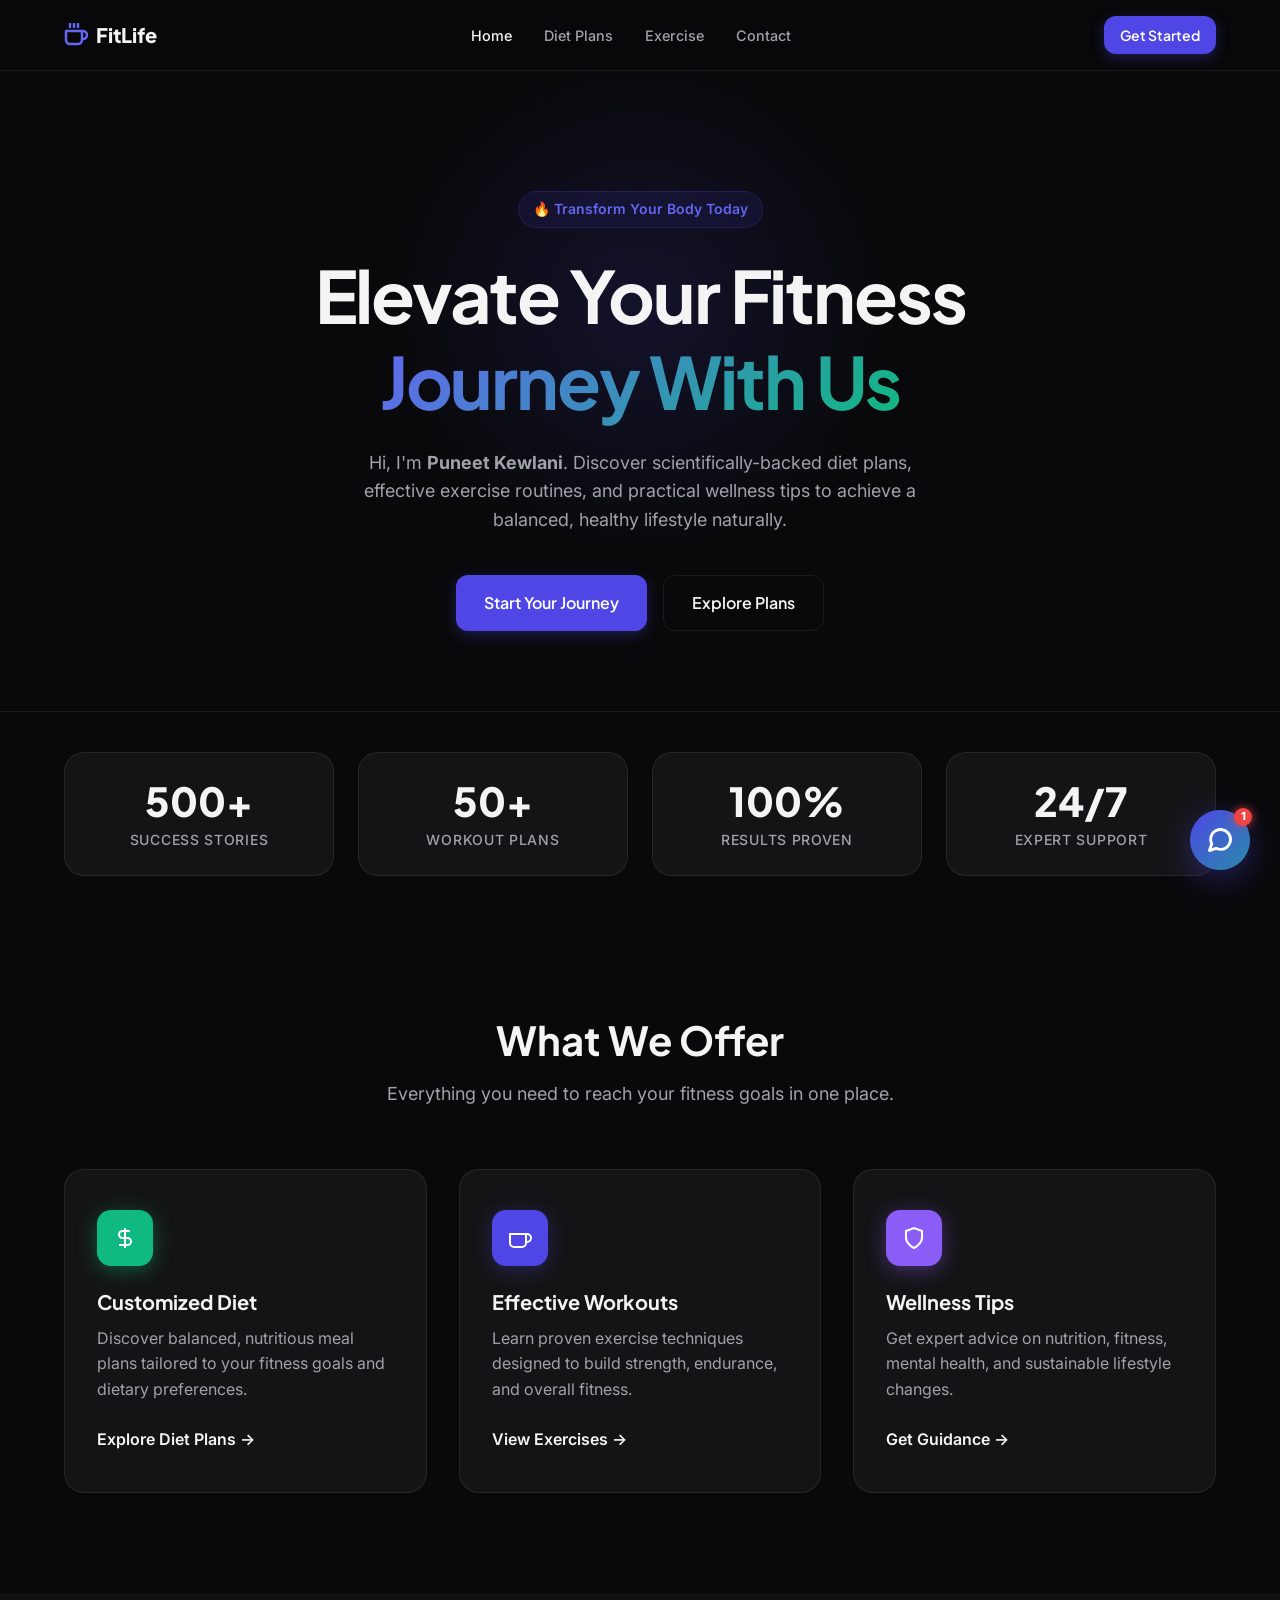
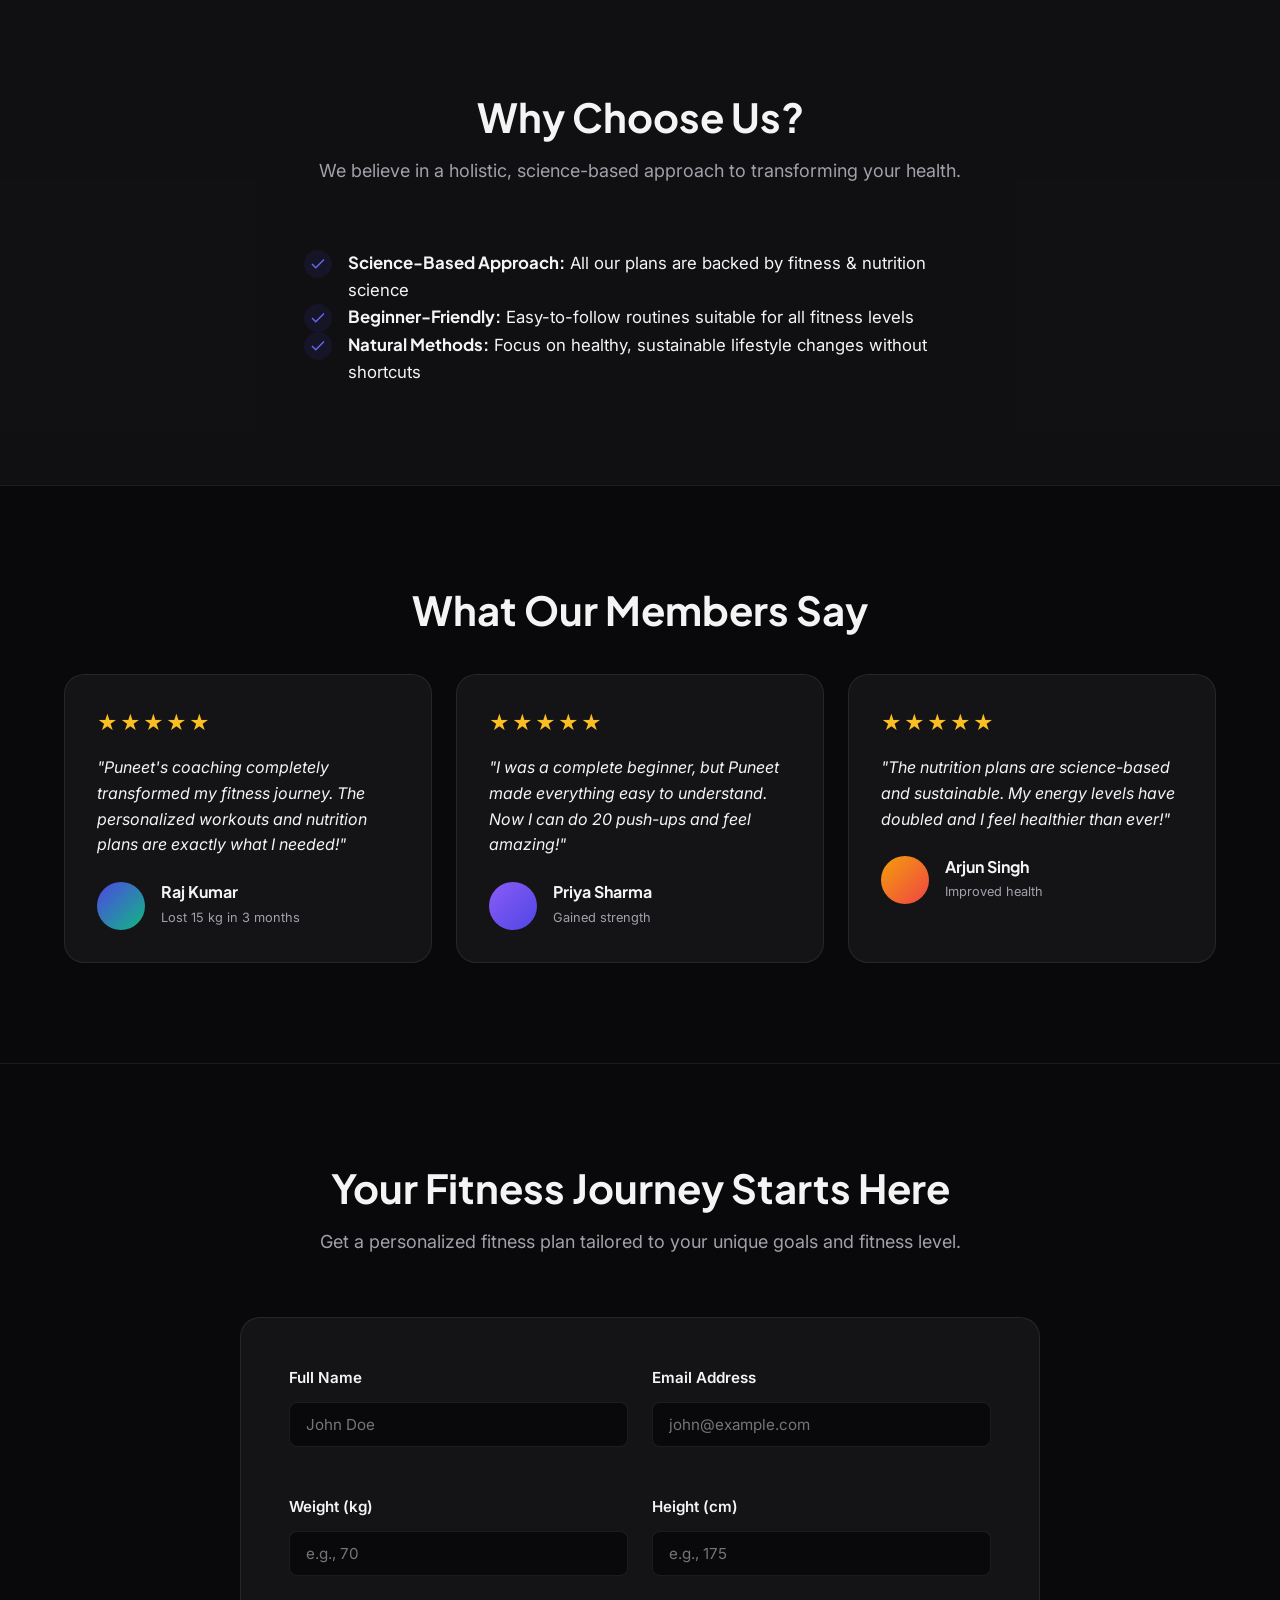
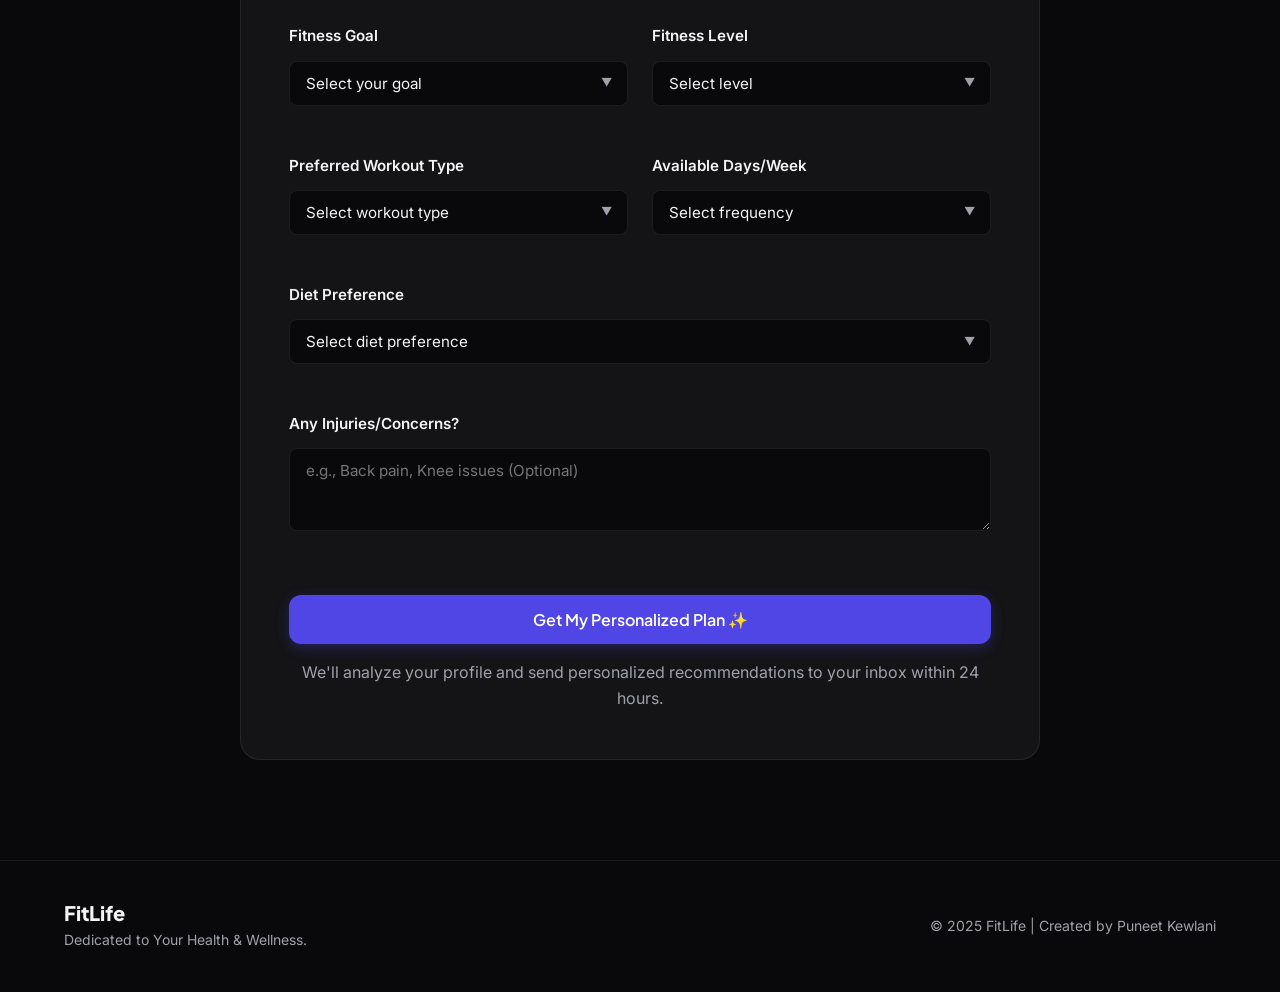
==== commit 3170c62d: "Unchanged saves" ====
--- a/index.html
+++ b/index.html
@@ -347,10 +347,12 @@
           } finally {
             assessmentBtn.innerHTML = originalText;
             assessmentBtn.disabled = false;
-          }
         });
       }
     });
   </script>
+
+  <!-- Core FitLife AI Chatbot Module -->
+  <script src="assets/js/chatbot.js" defer></script>
 </body>
 </html>
--- a/assets/css/modern.css
+++ b/assets/css/modern.css
@@ -481,3 +481,390 @@
 .progress-bar { background: rgba(255,255,255,0.05); height: 8px; border-radius: 4px; overflow: hidden; margin-bottom: 32px; }
 .progress-fill { height: 100%; background: var(--primary); width: 0%; transition: width 0.3s ease; }
 .button-group { display: flex; gap: 16px; margin-top: 40px; justify-content: flex-end; }
+
+/* ========================================
+   FitLife Premium AI Chatbot Widget Styles
+   ======================================== */
+
+.chatbot-launcher {
+  position: fixed;
+  bottom: 30px;
+  right: 30px;
+  width: 60px;
+  height: 60px;
+  border-radius: 50%;
+  background: linear-gradient(135deg, var(--primary), var(--emerald));
+  box-shadow: 0 8px 32px rgba(79, 70, 229, 0.4);
+  cursor: pointer;
+  z-index: 9999;
+  display: flex;
+  align-items: center;
+  justify-content: center;
+  color: white;
+  transition: all 0.4s cubic-bezier(0.175, 0.885, 0.32, 1.275);
+}
+
+.chatbot-launcher:hover {
+  transform: translateY(-5px) scale(1.05);
+  box-shadow: 0 12px 40px rgba(79, 70, 229, 0.6);
+}
+
+.chatbot-launcher-pulse {
+  position: absolute;
+  top: 0;
+  left: 0;
+  width: 100%;
+  height: 100%;
+  border-radius: 50%;
+  background: var(--primary);
+  opacity: 0.4;
+  z-index: -1;
+  animation: chatbot-pulse 2s infinite;
+}
+
+@keyframes chatbot-pulse {
+  0% { transform: scale(1); opacity: 0.4; }
+  100% { transform: scale(1.6); opacity: 0; }
+}
+
+.chatbot-launcher-badge {
+  position: absolute;
+  top: -2px;
+  right: -2px;
+  background: #ef4444;
+  color: white;
+  font-size: 0.7rem;
+  font-weight: 800;
+  width: 18px;
+  height: 18px;
+  border-radius: 50%;
+  display: flex;
+  align-items: center;
+  justify-content: center;
+  box-shadow: 0 0 10px rgba(239, 68, 68, 0.8);
+  animation: chatbot-bounce 1s infinite alternate;
+}
+
+@keyframes chatbot-bounce {
+  from { transform: translateY(0); }
+  to { transform: translateY(-4px); }
+}
+
+.chatbot-container {
+  position: fixed;
+  bottom: 105px;
+  right: 30px;
+  width: 380px;
+  height: 580px;
+  border-radius: var(--radius-lg);
+  background: rgba(15, 15, 18, 0.85);
+  backdrop-filter: blur(20px);
+  -webkit-backdrop-filter: blur(20px);
+  border: 1px solid rgba(255, 255, 255, 0.08);
+  box-shadow: 0 20px 50px rgba(0, 0, 0, 0.5);
+  z-index: 9998;
+  display: flex;
+  flex-direction: column;
+  overflow: hidden;
+  opacity: 0;
+  transform: scale(0.9) translateY(20px);
+  transform-origin: bottom right;
+  pointer-events: none;
+  transition: all 0.4s cubic-bezier(0.165, 0.84, 0.44, 1);
+}
+
+.chatbot-container.active {
+  opacity: 1;
+  transform: scale(1) translateY(0);
+  pointer-events: all;
+}
+
+.chatbot-header {
+  padding: 16px 20px;
+  background: rgba(255, 255, 255, 0.02);
+  border-bottom: 1px solid rgba(255, 255, 255, 0.08);
+  display: flex;
+  align-items: center;
+  justify-content: space-between;
+}
+
+.chatbot-profile {
+  display: flex;
+  align-items: center;
+  gap: 12px;
+}
+
+.chatbot-avatar {
+  width: 40px;
+  height: 40px;
+  border-radius: 50%;
+  background: linear-gradient(135deg, var(--primary), var(--emerald));
+  display: flex;
+  align-items: center;
+  justify-content: center;
+  font-weight: 800;
+  color: white;
+  position: relative;
+  font-size: 1.1rem;
+}
+
+.chatbot-status-dot {
+  position: absolute;
+  bottom: 0;
+  right: 0;
+  width: 10px;
+  height: 10px;
+  border-radius: 50%;
+  background: var(--emerald);
+  border: 2px solid var(--bg-dark);
+  box-shadow: 0 0 8px var(--emerald);
+}
+
+.chatbot-info h4 {
+  font-size: 0.95rem;
+  color: var(--text-main);
+  margin-bottom: 2px;
+}
+
+.chatbot-info p {
+  font-size: 0.75rem;
+  color: var(--text-muted);
+  display: flex;
+  align-items: center;
+  gap: 4px;
+}
+
+.chatbot-close-btn {
+  background: transparent;
+  border: none;
+  color: var(--text-muted);
+  font-size: 1.3rem;
+  cursor: pointer;
+  transition: var(--transition);
+  display: flex;
+  align-items: center;
+  justify-content: center;
+  width: 32px;
+  height: 32px;
+  border-radius: 50%;
+}
+
+.chatbot-close-btn:hover {
+  background: rgba(255, 255, 255, 0.05);
+  color: var(--text-main);
+}
+
+.chatbot-messages {
+  flex-grow: 1;
+  overflow-y: auto;
+  padding: 20px;
+  display: flex;
+  flex-direction: column;
+  gap: 16px;
+  scrollbar-width: thin;
+  scrollbar-color: rgba(255, 255, 255, 0.1) transparent;
+}
+
+.chatbot-messages::-webkit-scrollbar {
+  width: 6px;
+}
+
+.chatbot-messages::-webkit-scrollbar-thumb {
+  background-color: rgba(255, 255, 255, 0.1);
+  border-radius: 10px;
+}
+
+.chatbot-msg-bubble {
+  max-width: 85%;
+  padding: 12px 16px;
+  border-radius: var(--radius-md);
+  font-size: 0.9rem;
+  line-height: 1.5;
+  animation: chatbot-fade-in 0.3s ease forwards;
+}
+
+@keyframes chatbot-fade-in {
+  from { opacity: 0; transform: translateY(8px); }
+  to { opacity: 1; transform: translateY(0); }
+}
+
+.chatbot-msg-bubble.bot {
+  align-self: flex-start;
+  background: rgba(255, 255, 255, 0.04);
+  color: var(--text-main);
+  border: 1px solid rgba(255, 255, 255, 0.05);
+  border-bottom-left-radius: 2px;
+}
+
+.chatbot-msg-bubble.user {
+  align-self: flex-end;
+  background: linear-gradient(135deg, var(--primary), #3b82f6);
+  color: white;
+  border-bottom-right-radius: 2px;
+  box-shadow: 0 4px 12px rgba(79, 70, 229, 0.2);
+}
+
+/* Style inside chatbot response content */
+.chatbot-msg-bubble p {
+  color: inherit;
+  margin-bottom: 8px;
+}
+.chatbot-msg-bubble p:last-child {
+  margin-bottom: 0;
+}
+.chatbot-msg-bubble ul, .chatbot-msg-bubble ol {
+  padding-left: 20px;
+  margin-bottom: 8px;
+}
+.chatbot-msg-bubble li {
+  margin-bottom: 4px;
+}
+.chatbot-msg-bubble li:last-child {
+  margin-bottom: 0;
+}
+.chatbot-msg-bubble strong {
+  color: white;
+}
+
+.chatbot-msg-time {
+  font-size: 0.7rem;
+  color: var(--text-muted);
+  margin-top: 4px;
+  display: block;
+}
+.chatbot-msg-bubble.user .chatbot-msg-time {
+  color: rgba(255, 255, 255, 0.7);
+  text-align: right;
+}
+
+.chatbot-chips {
+  display: flex;
+  flex-wrap: wrap;
+  gap: 8px;
+  margin-top: 8px;
+  margin-bottom: 4px;
+}
+
+.chatbot-chip {
+  background: rgba(99, 102, 241, 0.08);
+  border: 1px solid rgba(99, 102, 241, 0.2);
+  color: var(--primary-hover);
+  padding: 6px 12px;
+  border-radius: var(--radius-full);
+  font-size: 0.8rem;
+  font-weight: 500;
+  cursor: pointer;
+  transition: var(--transition);
+  display: flex;
+  align-items: center;
+  gap: 4px;
+}
+
+.chatbot-chip:hover {
+  background: var(--primary);
+  border-color: var(--primary);
+  color: white;
+  transform: translateY(-2px);
+  box-shadow: 0 4px 12px var(--primary-glow);
+}
+
+.chatbot-input-container {
+  padding: 16px 20px;
+  background: rgba(255, 255, 255, 0.01);
+  border-top: 1px solid rgba(255, 255, 255, 0.08);
+  display: flex;
+  align-items: center;
+  gap: 12px;
+}
+
+.chatbot-input-wrapper {
+  position: relative;
+  flex-grow: 1;
+}
+
+.chatbot-input {
+  width: 100%;
+  padding: 12px 16px;
+  background: var(--bg-dark);
+  border: 1px solid rgba(255, 255, 255, 0.08);
+  border-radius: var(--radius-md);
+  color: var(--text-main);
+  font-family: var(--font-body);
+  font-size: 0.9rem;
+  transition: var(--transition);
+}
+
+.chatbot-input:focus {
+  outline: none;
+  border-color: var(--primary-hover);
+  box-shadow: 0 0 0 3px rgba(79, 70, 229, 0.15);
+}
+
+.chatbot-send-btn {
+  width: 44px;
+  height: 44px;
+  border-radius: var(--radius-md);
+  background: var(--primary);
+  border: none;
+  color: white;
+  cursor: pointer;
+  display: flex;
+  align-items: center;
+  justify-content: center;
+  transition: var(--transition);
+  box-shadow: 0 4px 10px var(--primary-glow);
+  flex-shrink: 0;
+}
+
+.chatbot-send-btn:hover {
+  background: var(--primary-hover);
+  transform: translateY(-1px);
+  box-shadow: 0 6px 14px var(--primary-glow);
+}
+
+.chatbot-send-btn:disabled {
+  background: rgba(255, 255, 255, 0.05);
+  color: var(--text-muted);
+  box-shadow: none;
+  cursor: not-allowed;
+}
+
+.chatbot-typing-bubble {
+  display: flex;
+  align-items: center;
+  gap: 4px;
+  padding: 12px 18px !important;
+}
+
+.chatbot-typing-dot {
+  width: 6px;
+  height: 6px;
+  background-color: var(--text-muted);
+  border-radius: 50%;
+  animation: chatbot-bounce-dot 1.4s infinite ease-in-out both;
+}
+
+.chatbot-typing-dot:nth-child(1) { animation-delay: -0.32s; }
+.chatbot-typing-dot:nth-child(2) { animation-delay: -0.16s; }
+
+@keyframes chatbot-bounce-dot {
+  0%, 80%, 100% { transform: scale(0); }
+  40% { transform: scale(1); }
+}
+
+/* Mobile Responsiveness */
+@media (max-width: 480px) {
+  .chatbot-container {
+    bottom: 0;
+    right: 0;
+    width: 100%;
+    height: 100%;
+    border-radius: 0;
+    border: none;
+  }
+  .chatbot-launcher {
+    bottom: 20px;
+    right: 20px;
+  }
+}
+
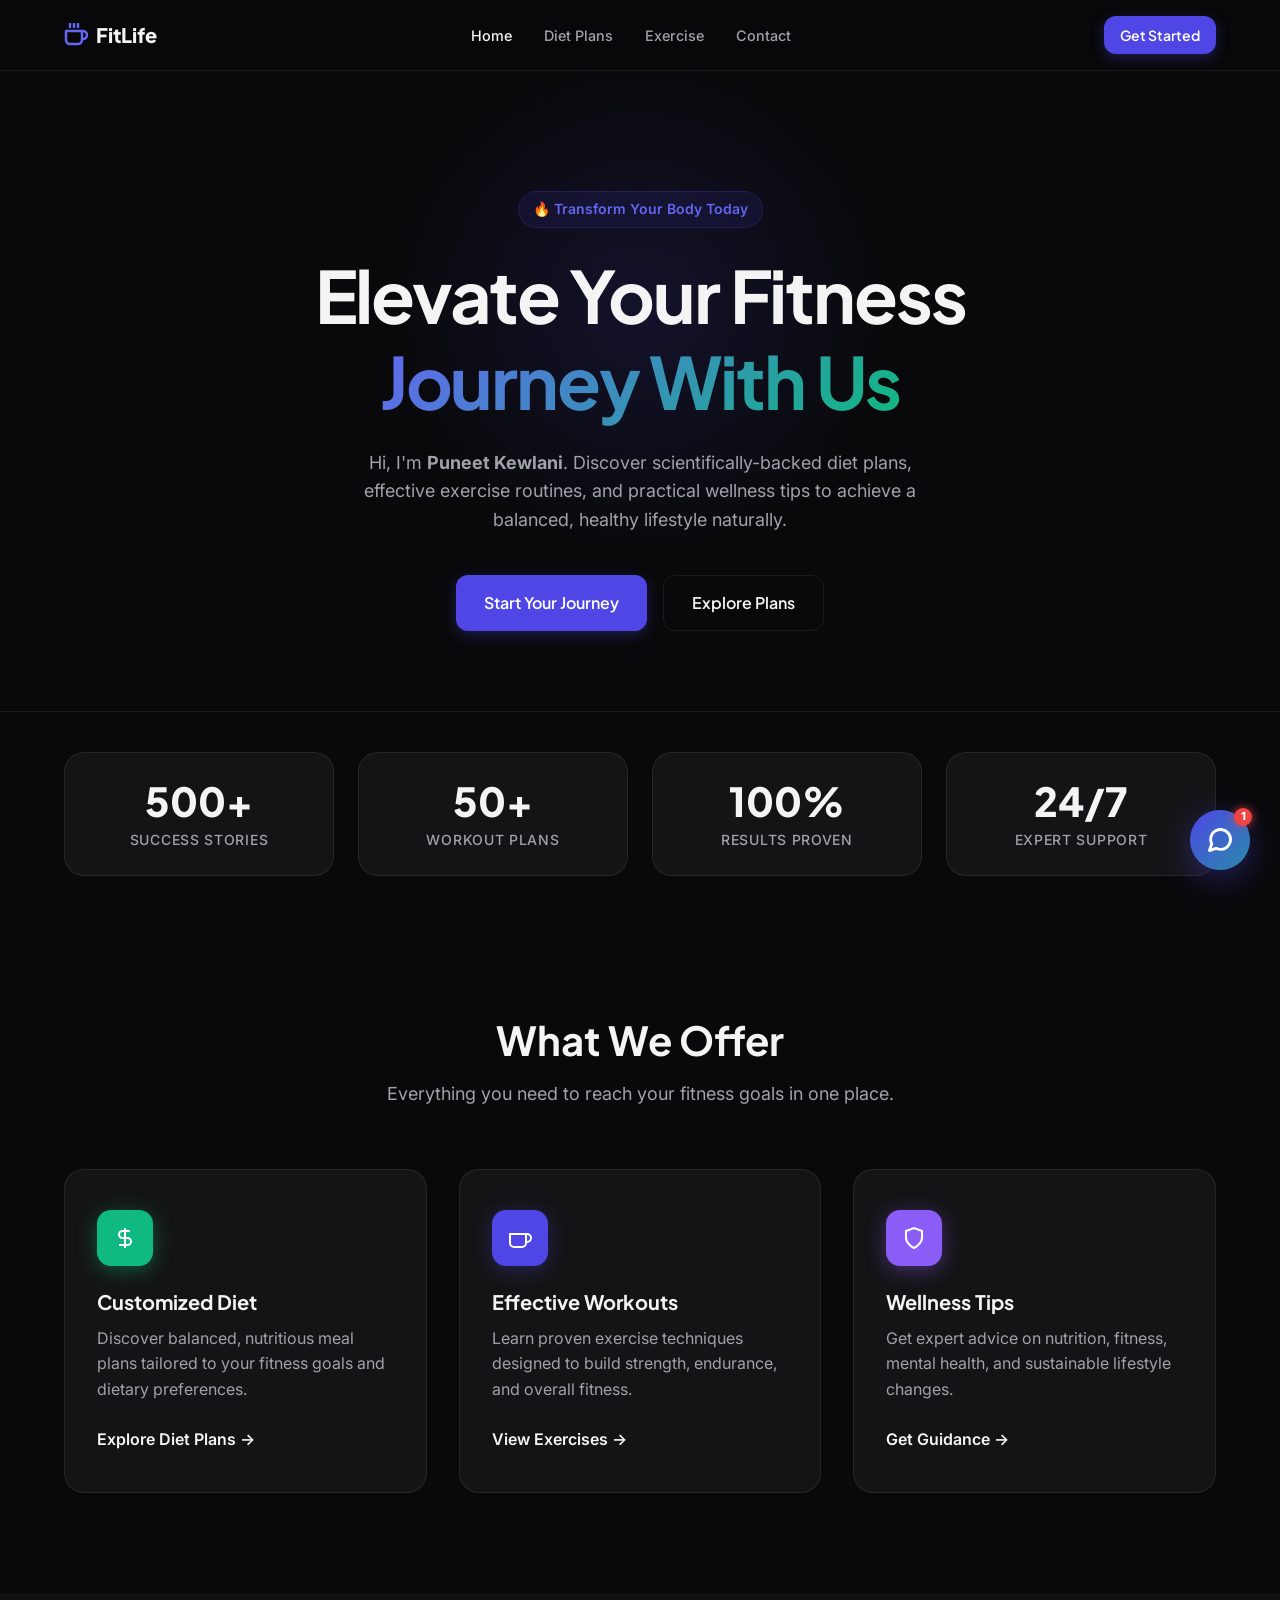
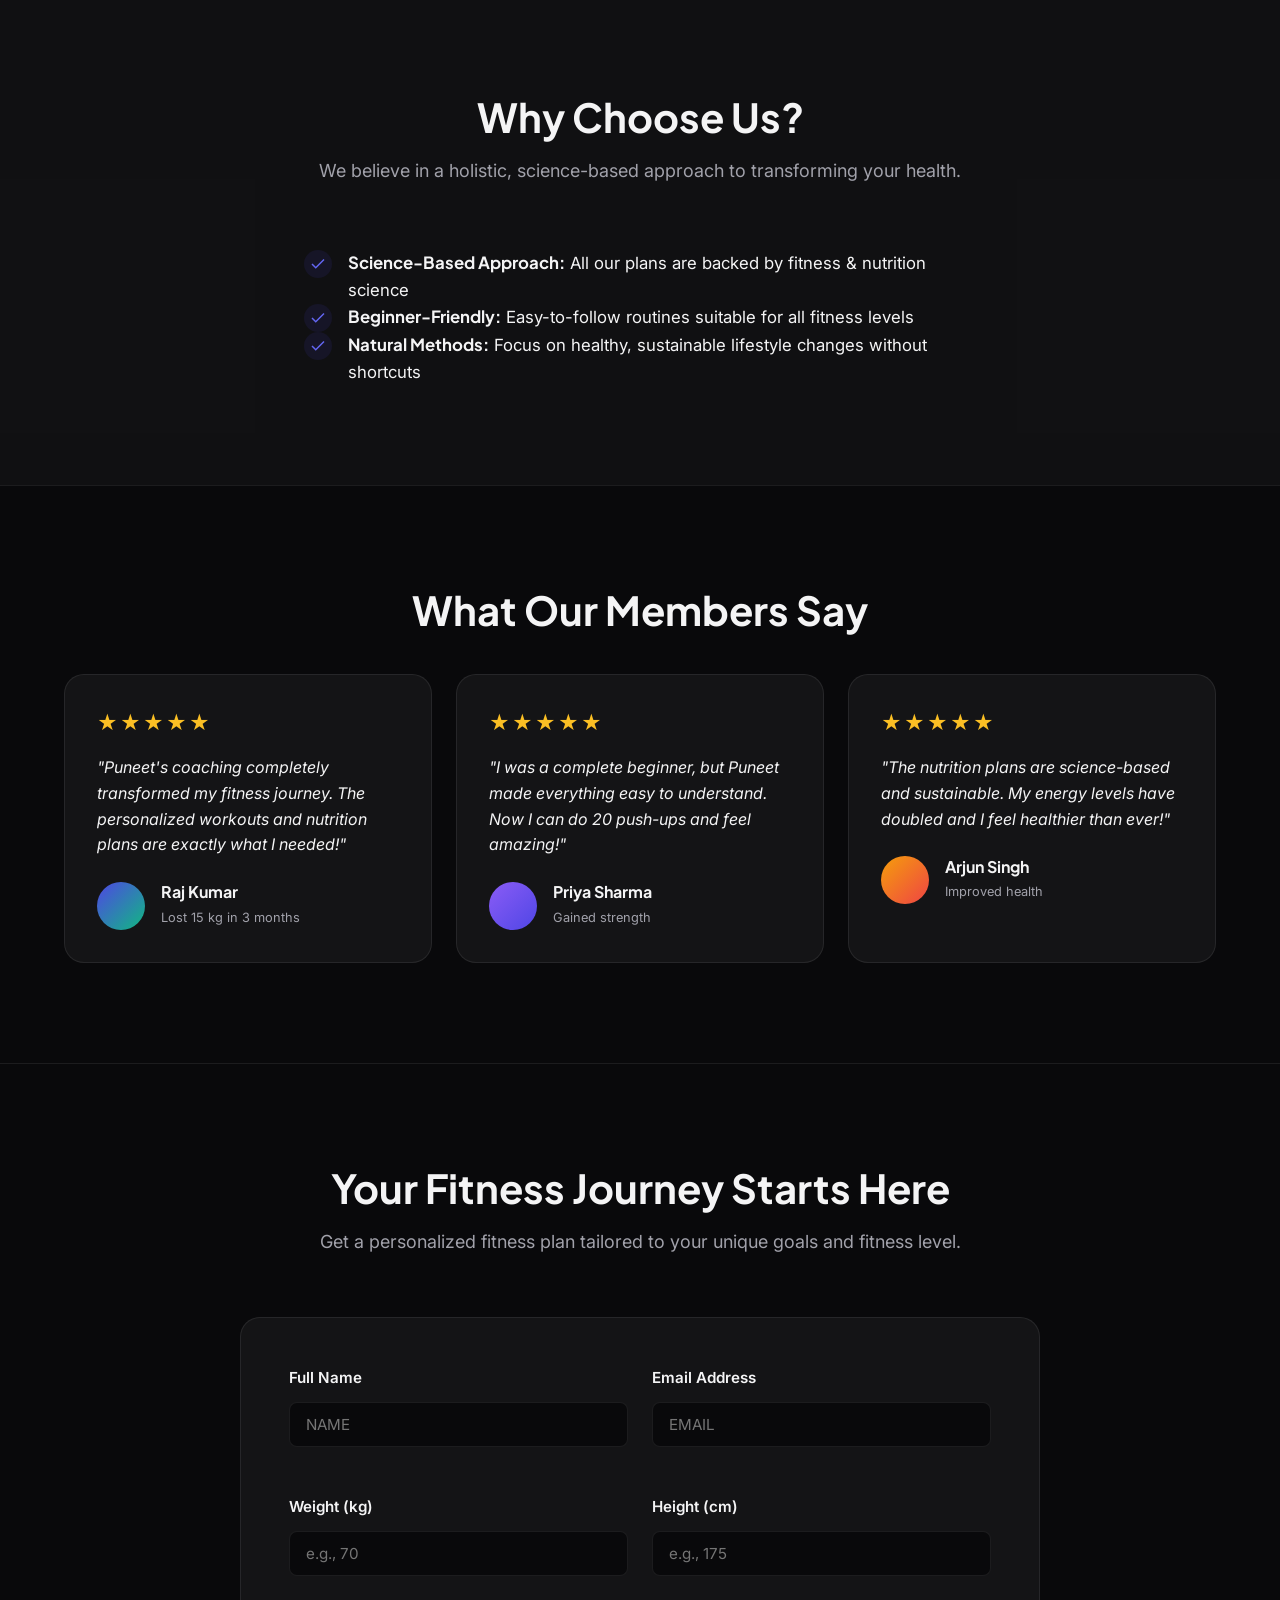
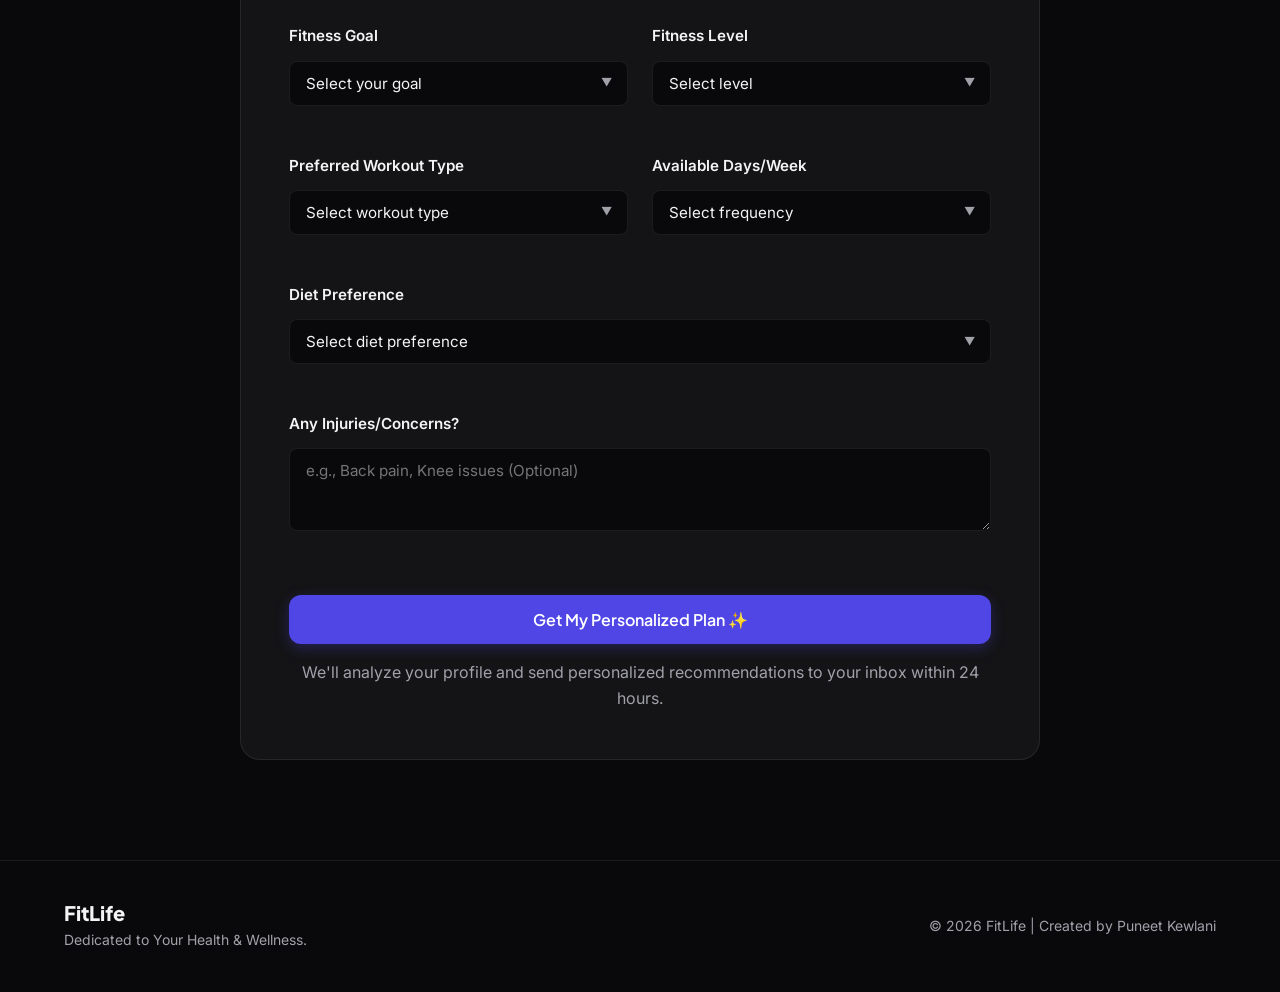
==== commit cf93518d: "Edited the backend problem may solve by this" ====
--- a/index.html
+++ b/index.html
@@ -193,11 +193,11 @@
             <div class="form-grid">
               <div class="form-group">
                 <label for="name">Full Name</label>
-                <input type="text" id="name" placeholder="John Doe" required>
+                <input type="text" id="name" placeholder="NAME" required>
               </div>
               <div class="form-group">
                 <label for="email">Email Address</label>
-                <input type="email" id="email" placeholder="john@example.com" required>
+                <input type="email" id="email" placeholder="EMAIL" required>
               </div>
               <div class="form-group">
                 <label for="weight">Weight (kg)</label>
@@ -287,7 +287,7 @@
         <p>Dedicated to Your Health & Wellness.</p>
       </div>
       <div class="footer-links">
-        <p>© 2025 FitLife | Created by Puneet Kewlani</p>
+        <p>© 2026 FitLife | Created by Puneet Kewlani</p>
       </div>
     </div>
   </footer>
@@ -347,6 +347,7 @@
           } finally {
             assessmentBtn.innerHTML = originalText;
             assessmentBtn.disabled = false;
+          }
         });
       }
     });
